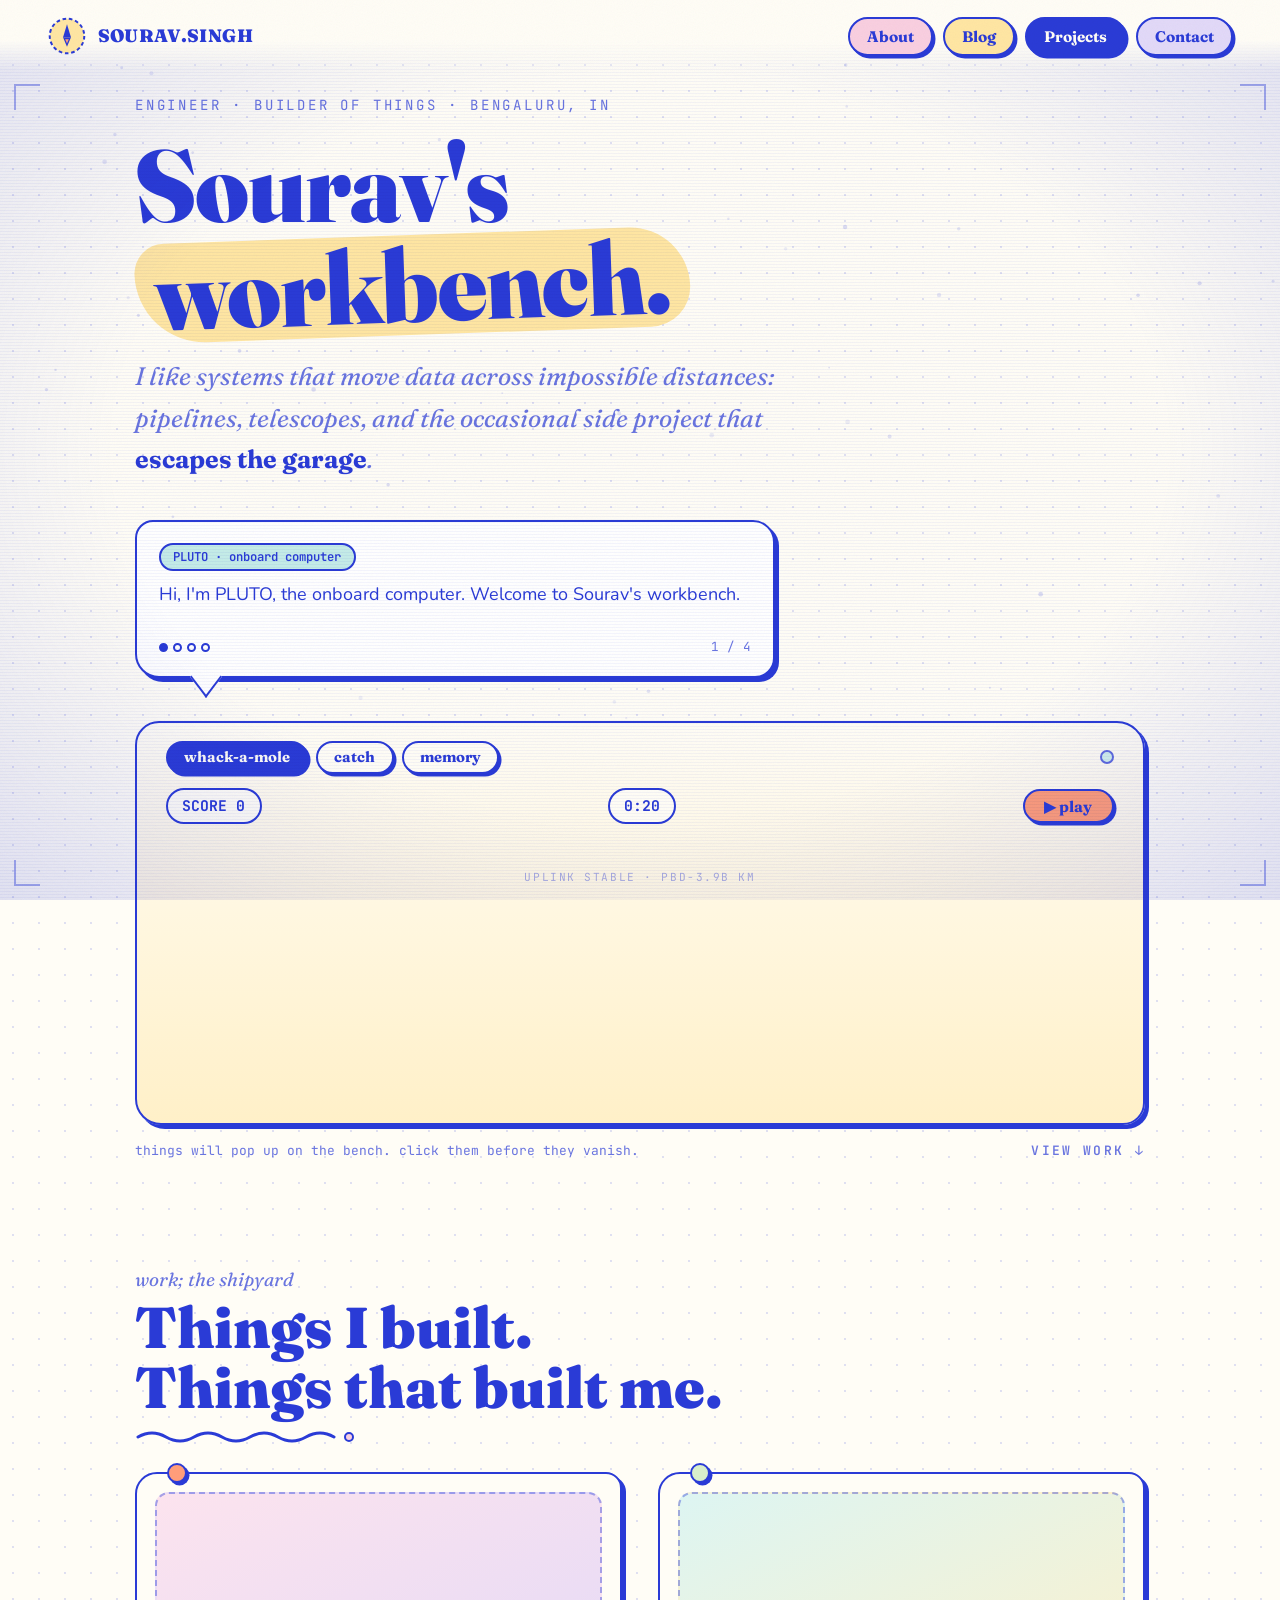
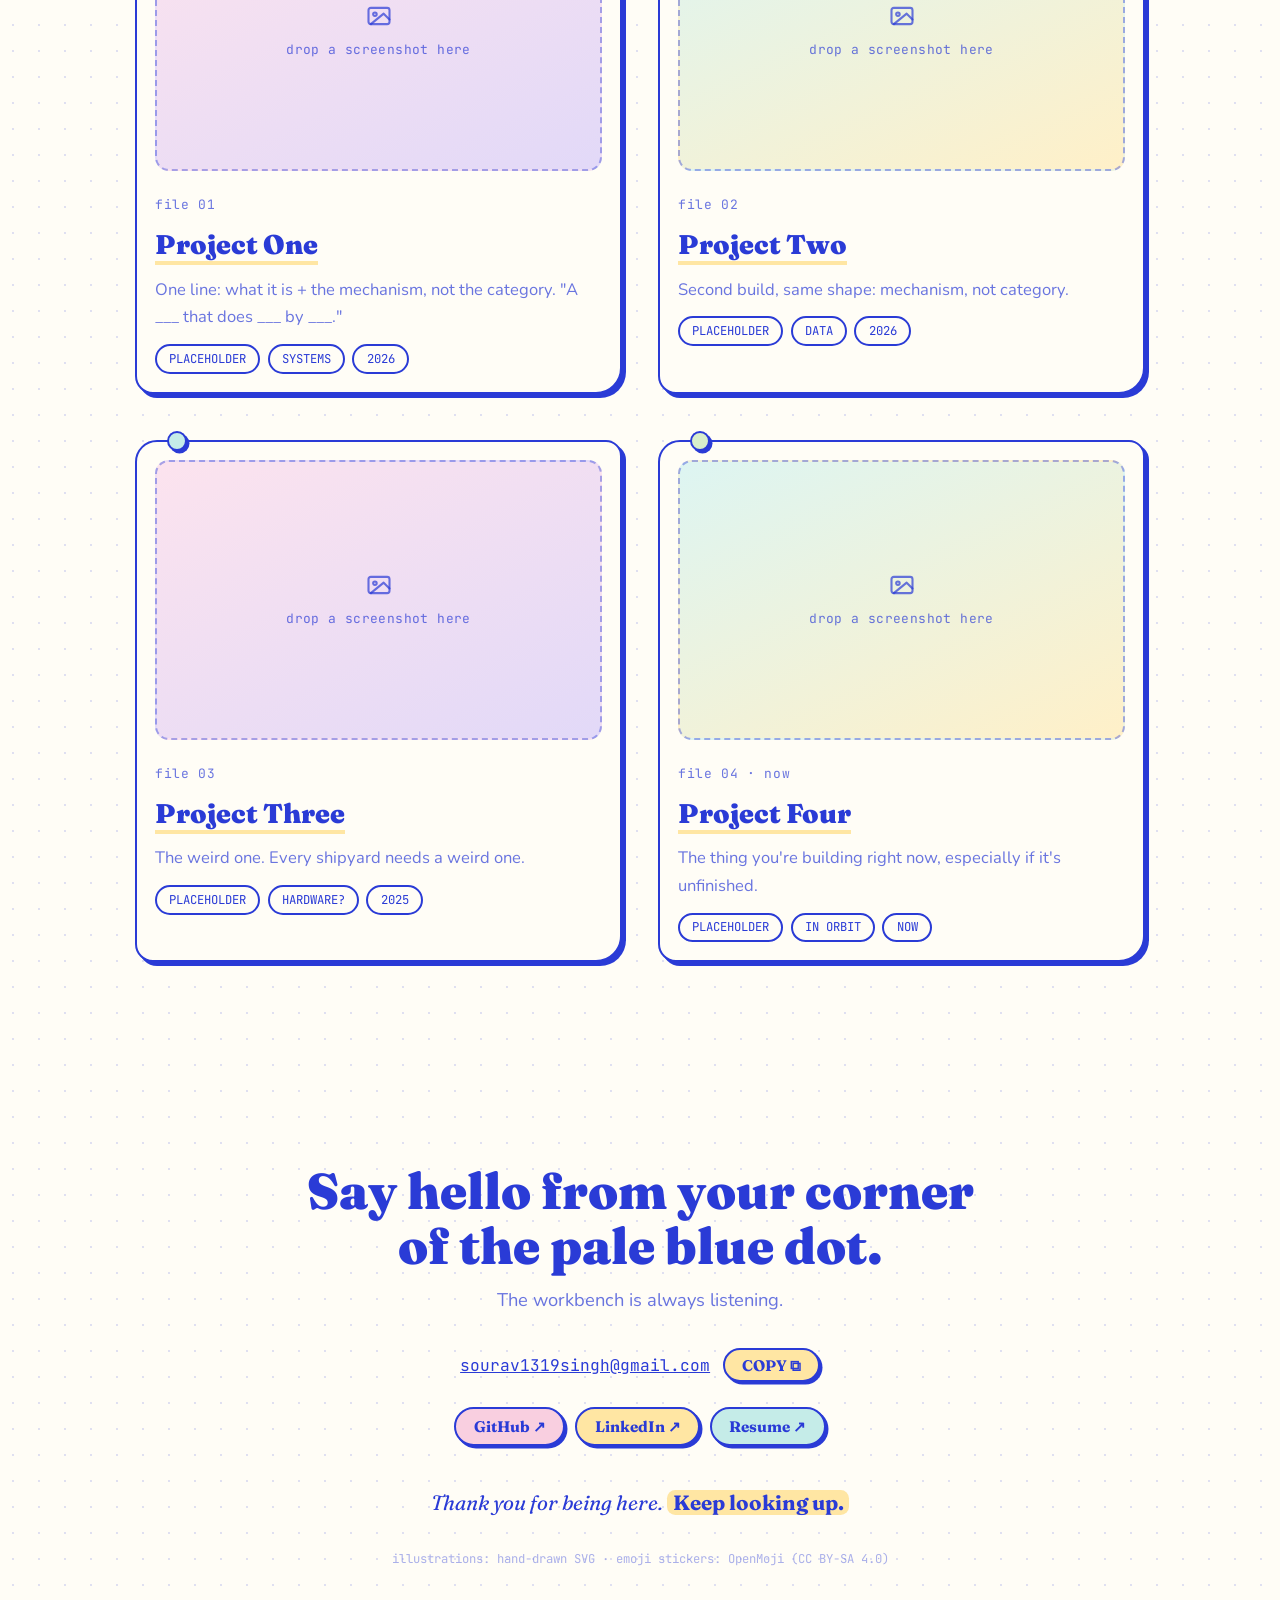
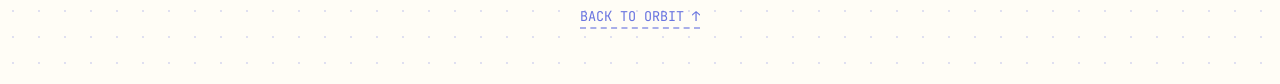
==== index.html @ b473039c "Revert "Full dark sci-fi reskin: pure black palette via token swap, glitching RGB-split boot sequenc" ====
<!DOCTYPE html>
<html lang="en">
<head>
<meta charset="UTF-8">
<meta name="viewport" content="width=device-width, initial-scale=1.0">
<title>Sourav Singh — Engineer, builder of things</title>
<meta name="description" content="Sourav Singh's workbench. Software engineer, space enthusiast, builder of things.">
<link rel="icon" href="data:image/svg+xml,%3Csvg xmlns='http://www.w3.org/2000/svg' viewBox='0 0 32 32'%3E%3Crect width='32' height='32' rx='7' fill='%23ffe6a3'/%3E%3Cpath d='M16 5l4 13h-8z' fill='%232a3bd6'/%3E%3Cpath d='M13 20h6l-3 6z' fill='%23ff9d7a'/%3E%3C/svg%3E">
<link rel="preconnect" href="https://fonts.googleapis.com">
<link rel="preconnect" href="https://fonts.gstatic.com" crossorigin>
<link href="https://fonts.googleapis.com/css2?family=Fraunces:ital,opsz,wght@0,9..144,500;0,9..144,700;0,9..144,900;1,9..144,500&family=Nunito:wght@400;600;700&family=JetBrains+Mono:wght@400;600&display=swap" rel="stylesheet">
<link rel="stylesheet" href="style.css">
</head>
<body>

<div id="boot" aria-hidden="true">
  <div>ESTABLISHING UPLINK<span class="blink">_</span></div>
  <div class="bar"><i id="bootbar"></i></div>
  <div id="bootmsg">warming up the workbench…</div>
</div>

<div class="grain" aria-hidden="true"></div>

<div id="sky"><canvas id="cv"></canvas></div>

<nav>
  <a class="stamp" href="./" aria-label="home">
    <svg width="40" height="40" viewBox="0 0 44 44" aria-hidden="true">
      <circle cx="22" cy="22" r="19" fill="var(--yellow)" stroke="var(--ink)" stroke-width="2.2" stroke-dasharray="4 3"/>
      <path d="M22 9l4.5 15h-9z" fill="var(--ink)"/>
      <path d="M19 25h6l-3 7z" fill="var(--coral)" stroke="var(--ink)" stroke-width="1.4"/>
    </svg>
    <span>SOURAV.SINGH</span>
  </a>
  <div class="links">
    <a class="pill p-pink" href="about.html">About</a>
    <a class="pill" href="blog.html">Blog</a>
    <a class="pill p-aqua" href="#projects" aria-current="page">Projects</a>
    <a class="pill p-lav" href="#contact">Contact</a>
  </div>
</nav>

<main>

  <!-- ==================== HERO ==================== -->
  <header class="hero">
    <p class="kicker">ENGINEER · BUILDER OF THINGS · BENGALURU, IN</p>
    <h1>Sourav's<br><span class="yay">workbench.</span></h1>
    <p class="sub">
      I like systems that move data across impossible distances: pipelines,
      telescopes, and the occasional side project that <b>escapes the garage</b>.
    </p>

    <div class="bubble" id="bubble" role="button" tabindex="0" aria-label="PLUTO is speaking, click for next page">
      <span class="who">PLUTO · onboard computer</span>
      <p class="txt" id="btxt"></p>
      <div class="pg">
        <span class="dots" id="bdots"></span>
        <span class="cnt" id="bcnt">1 / 4</span>
      </div>
    </div>

    <div class="bench-wrap">
      <div class="bench" id="bench">
        <div class="gtop">
          <div class="gtabs" role="tablist" aria-label="choose a game">
            <button class="gtab on" data-game="whack" role="tab" aria-selected="true">whack-a-mole</button>
            <button class="gtab" data-game="catch" role="tab" aria-selected="false">catch</button>
            <button class="gtab" data-game="memory" role="tab" aria-selected="false">memory</button>
          </div>
          <button id="pbd" title="a pale, blue dot" aria-label="A pale blue dot, press for a message"><span class="sr">pale blue dot</span></button>
        </div>
        <div class="ghud">
          <span class="gstat"><b id="gscore">SCORE 0</b></span>
          <span class="gstat" id="gtimewrap"><b id="gtime">0:20</b></span>
          <button id="gstart">▶ play</button>
        </div>
        <div id="gstage" class="gstage"></div>
      </div>
      <div class="bench-controls">
        <span class="benchnote" id="gmsg">pick a game and hit play.</span>
        <span class="benchnote viewwork">VIEW WORK ↓</span>
      </div>
    </div>

  </header>

  <!-- ==================== PROJECTS ==================== -->
  <section id="projects">
    <p class="eyebrow rv">work; the shipyard</p>
    <h2 class="rv">Things I built.<br>Things that built me.</h2>
    <svg class="squig rv" width="220" height="14" viewBox="0 0 220 14" aria-hidden="true">
      <path d="M3 8 q14 -8 28 0 t28 0 t28 0 t28 0 t28 0 t28 0 t28 0" fill="none" stroke="var(--ink)" stroke-width="3" stroke-linecap="round"/>
      <circle cx="214" cy="8" r="4" fill="var(--pink)" stroke="var(--ink)" stroke-width="2"/>
    </svg>

    <div class="board rv">
      <article class="pcard">
        <span class="pin"></span>
        <a class="mock" href="project.html" aria-label="Open Project One">
          <svg width="28" height="28" viewBox="0 0 24 24" fill="none" stroke="currentColor" stroke-width="1.8" stroke-linecap="round" stroke-linejoin="round" aria-hidden="true"><rect x="3" y="5" width="18" height="14" rx="2"/><circle cx="8.5" cy="10.5" r="1.5"/><path d="M21 15l-5-5L5 19"/></svg>
          drop a screenshot here
        </a>
        <div class="pinfo">
          <span class="pno">file 01</span>
          <h3><a href="project.html">Project One</a></h3>
          <p class="pitch">One line: what it is + the mechanism, not the category. "A ___ that does ___ by ___."</p>
          <div class="ptags"><span>PLACEHOLDER</span><span>SYSTEMS</span><span>2026</span></div>
        </div>
      </article>

      <article class="pcard">
        <span class="pin"></span>
        <a class="mock" href="project.html" aria-label="Open Project Two">
          <svg width="28" height="28" viewBox="0 0 24 24" fill="none" stroke="currentColor" stroke-width="1.8" stroke-linecap="round" stroke-linejoin="round" aria-hidden="true"><rect x="3" y="5" width="18" height="14" rx="2"/><circle cx="8.5" cy="10.5" r="1.5"/><path d="M21 15l-5-5L5 19"/></svg>
          drop a screenshot here
        </a>
        <div class="pinfo">
          <span class="pno">file 02</span>
          <h3><a href="project.html">Project Two</a></h3>
          <p class="pitch">Second build, same shape: mechanism, not category.</p>
          <div class="ptags"><span>PLACEHOLDER</span><span>DATA</span><span>2026</span></div>
        </div>
      </article>

      <article class="pcard">
        <span class="pin"></span>
        <a class="mock" href="project.html" aria-label="Open Project Three">
          <svg width="28" height="28" viewBox="0 0 24 24" fill="none" stroke="currentColor" stroke-width="1.8" stroke-linecap="round" stroke-linejoin="round" aria-hidden="true"><rect x="3" y="5" width="18" height="14" rx="2"/><circle cx="8.5" cy="10.5" r="1.5"/><path d="M21 15l-5-5L5 19"/></svg>
          drop a screenshot here
        </a>
        <div class="pinfo">
          <span class="pno">file 03</span>
          <h3><a href="project.html">Project Three</a></h3>
          <p class="pitch">The weird one. Every shipyard needs a weird one.</p>
          <div class="ptags"><span>PLACEHOLDER</span><span>HARDWARE?</span><span>2025</span></div>
        </div>
      </article>

      <article class="pcard">
        <span class="pin"></span>
        <a class="mock" href="project.html" aria-label="Open Project Four">
          <svg width="28" height="28" viewBox="0 0 24 24" fill="none" stroke="currentColor" stroke-width="1.8" stroke-linecap="round" stroke-linejoin="round" aria-hidden="true"><rect x="3" y="5" width="18" height="14" rx="2"/><circle cx="8.5" cy="10.5" r="1.5"/><path d="M21 15l-5-5L5 19"/></svg>
          drop a screenshot here
        </a>
        <div class="pinfo">
          <span class="pno">file 04 · now</span>
          <h3><a href="project.html">Project Four</a></h3>
          <p class="pitch">The thing you're building right now, especially if it's unfinished.</p>
          <div class="ptags"><span>PLACEHOLDER</span><span>IN ORBIT</span><span>NOW</span></div>
        </div>
      </article>
    </div>
  </section>

</main>

<footer id="contact">
  <p class="big rv">Say hello from your corner<br>of the pale blue dot.</p>
  <p class="sub rv">The workbench is always listening.</p>
  <div class="mailrow rv">
    <a href="mailto:sourav1319singh@gmail.com">sourav1319singh@gmail.com</a>
    <button id="copymail">COPY ⧉</button>
  </div>
  <div class="elsewhere rv">
    <a class="pill p-pink" href="#" rel="noopener">GitHub ↗</a>
    <a class="pill" href="#" rel="noopener">LinkedIn ↗</a>
    <a class="pill p-aqua" href="#" rel="noopener">Resume ↗</a>
  </div>
  <p class="signoff rv">Thank you for being here. <b>Keep looking up.</b></p>
  <p class="credit">illustrations: hand-drawn SVG · emoji stickers: OpenMoji (CC BY-SA 4.0)</p>
  <a class="top" href="#">BACK TO ORBIT ↑</a>
</footer>

<div id="plutow">
  <button class="x" aria-label="close">✕</button>
  <span class="who">PLUTO</span>
  <p id="plutowtxt">psst, try the whack-a-mole. it's harder than it looks.</p>
</div>

<div id="modal" role="dialog" aria-modal="true" aria-label="A message">
  <div class="box">
    <button id="mclose" aria-label="close">✕</button>
    <p>“Look again at that dot. That's here. That's home. That's us.”</p>
    <cite>— CARL SAGAN · PALE BLUE DOT · 1994</cite>
  </div>
</div>

<script src="main.js"></script>
<script>
/* ---------- mini games (index only) ---------- */
(function(){
const ICONS={
  rocket: "<g id=\"color\">\n    <circle cx=\"48.4645\" cy=\"23.7594\" r=\"2.1014\" fill=\"#fff\"/>\n    <path fill=\"#fcea2b\" d=\"m16.12,48.114c-3.1584,3.1634-4.6518,7.5601-3.97,11.688,4.128.6763,8.5223-.8196,11.683-3.977,3.1584-3.1634,4.6518-7.5601,3.97-11.688-4.128-.6763-8.5223.8196-11.683,3.977Z\"/>\n    <path fill=\"#61b2e4\" d=\"m31.973,45.839c-.1919.966-.6657,1.8536-1.3616,2.5507-.3389.3373-.7246.6241-1.1452.8516,2.1626,2.9716,3.7579,6.2847,4.6952,9.7506.7092-.6216,1.3906-1.2786,2.0417-1.9685,1.9136-2.0343,3.5491-4.3376,4.8516-6.8326,1.2507-2.4201,2.1751-4.9922,2.7442-7.6354-3.7285,1.9544-7.7719,3.0771-11.826,3.2837h0Z\"/>\n    <path fill=\"#92d3f5\" d=\"m14.923,35.749c-.69.65-1.3472,1.3303-1.9691,2.0383,3.4682.9313,6.7846,2.521,9.7604,4.6784.2264-.414.5104-.7939.8435-1.1281.6949-.6935,1.5791-1.1665,2.5417-1.3598.2106-4.0507,1.3364-8.0899,3.293-11.814.0019-.0037.0037-.0074.0056-.0112-2.645.5687-5.2188,1.4928-7.6405,2.7434-2.496,1.303-4.7999,2.9389-6.8346,4.853h0Z\"/>\n    <path fill=\"#ea5a47\" d=\"m34.821,20.747c-5.2314,5.2507-8.3665,12.1635-8.7228,19.233,1.6376-.3318,3.3326.1781,4.515,1.3584,1.186,1.1868,1.6956,2.8903,1.356,4.5332,7.0754-.3609,13.9919-3.5024,19.242-8.7398,6.7117-6.7229,9.8843-16.067,8.4337-24.839-1.7318-.2827-3.5044-.3879-5.2915-.3141-7.1741.2926-14.2097,3.4508-19.532,8.7677l-.0004.0006Zm10.249-.5291c1.8412-1.8413,4.8269-1.8418,6.6687-.0012.0004.0004.0008.0008.0012.0012,1.8418,1.8407,1.8424,4.8255.0012,6.6667-.0004.0004-.0008.0008-.0012.0012-1.8419,1.8404-4.8274,1.8398-6.6685-.0014-1.8417-1.8406-1.8424-4.8252-.0014-6.6665Z\"/>\n    <path fill=\"#f1b31c\" d=\"m26.538,52.037c-.8756.9831-1.8894,1.8467-3.0072,2.5617-3.4907,2.2228-7.7244,2.8345-11.441,1.653-.1495,1.1964-.1293,2.3916.06,3.5496,4.128.6763,8.5223-.8195,11.683-3.9769,1.1048-1.1131,2.0209-2.3956,2.7055-3.7874h-.0003Z\"/>\n    <path fill=\"#d22f27\" d=\"m26.204,38.687c-.033.4281-.0559.8558-.0684,1.283,1.6271-.316,3.305.1967,4.4773,1.3682,1.186,1.1868,1.6956,2.8903,1.356,4.5332,7.075-.3618,13.9907-3.5038,19.24-8.7412,1.4932-1.5067,2.8266-3.1619,3.9746-4.9339-1.3472,1.2267-2.8051,2.3344-4.353,3.3074-7.5574,4.7109-16.6938,5.8918-24.627,3.1832h.0005Z\"/>\n    <path fill=\"#61b2e4\" d=\"m24.039,48.551c.8703-.4372,1.7206-.9178,2.5501-1.438,2.4433-1.5323,4.6776-3.4046,6.6294-5.5552l.0028-.0028c1.8803-2.0911,3.4745-4.4187,4.7329-6.9122.061-.1204.0967-.252.1047-.3867-3.3985-.7533-14.846,10.251-14.0199,14.2949h0Z\"/>\n  </g>\n  <g id=\"line\">\n    <path d=\"m48.405,29.49c-3.2761,0-5.941-2.6641-5.941-5.9392s2.6649-5.9392,5.941-5.9392,5.941,2.6641,5.941,5.9392-2.6649,5.9392-5.941,5.9392Zm0-9.8987c-2.1839,0-3.9607,1.7757-3.9607,3.9595s1.7768,3.9595,3.9607,3.9595,3.9607-1.7758,3.9607-3.9595-1.7769-3.9595-3.9607-3.9595Z\"/>\n    <path fill=\"none\" stroke=\"#000\" stroke-linecap=\"round\" stroke-linejoin=\"round\" stroke-width=\"1.949\" d=\"m20.653,45.063c-1.678.7083-3.2222,1.7475-4.5331,3.0508-3.1581,3.1631-4.6517,7.5594-3.9703,11.687,4.128.6762,8.5221-.8196,11.683-3.9769,1.3043-1.3104,2.3446-2.8541,3.0537-4.5318\"/>\n    <path fill=\"none\" stroke=\"#000\" stroke-linecap=\"round\" stroke-linejoin=\"round\" stroke-width=\"1.949\" d=\"m14.923,35.749c-.69.65-1.3472,1.3303-1.9691,2.0383,3.4682.9313,6.7846,2.521,9.7604,4.6784.2264-.414.5104-.7939.8435-1.1281.6949-.6935,1.5791-1.1665,2.5417-1.3598.2106-4.0507,1.3364-8.0899,3.293-11.814.0019-.0037.0037-.0074.0056-.0112-2.645.5687-5.2188,1.4928-7.6405,2.7434-2.496,1.303-4.7999,2.9389-6.8346,4.853h0Z\"/>\n    <path fill=\"none\" stroke=\"#000\" stroke-linecap=\"round\" stroke-linejoin=\"round\" stroke-width=\"1.949\" d=\"m31.973,45.839c-.1919.966-.6657,1.8536-1.3616,2.5507-.3389.3373-.7246.6241-1.1452.8516,2.1626,2.9716,3.7579,6.2847,4.6952,9.7506.7092-.6216,1.3906-1.2786,2.0417-1.9685,1.9136-2.0343,3.5491-4.3376,4.8516-6.8326,1.2507-2.4201,2.1751-4.9922,2.7442-7.6354-3.7285,1.9544-7.7719,3.0771-11.826,3.2837h0Z\"/>\n    <path fill=\"none\" stroke=\"#000\" stroke-linecap=\"round\" stroke-linejoin=\"round\" stroke-width=\"1.949\" d=\"m31.83,43.345c.2696.8863.2506,1.6919.1371,2.5245,7.0759-.3611,13.993-3.5031,19.243-8.7412,6.7106-6.7215,9.8836-16.063,8.4351-24.834-8.7712-1.4365-18.108,1.742-24.823,8.4508-5.2322,5.2509-8.3679,12.164-8.7242,19.234.9413-.1907,1.8984-.0942,2.7693.2387\"/>\n    <path fill=\"none\" stroke=\"#000\" stroke-linecap=\"round\" stroke-linejoin=\"round\" stroke-width=\"1.949\" d=\"m37.072,34.196h-.0002c-2.4156,1.2183-4.6724,2.7626-6.6996,4.5844-2.0849,1.8911-3.9,4.0556-5.3844,6.4211-.5039.8031-.9684,1.6273-1.3917,2.4694\"/>\n  </g>",
  cube: "<g id=\"color\">\n    <polygon fill=\"#D0CFCE\" points=\"58.0936,22.6076 35.6729,27.8442 13.9289,22.2732 35.6729,17.4173\"/>\n    <polygon fill=\"#9B9B9A\" points=\"58.2211,48.3473 36.0428,54.1045 35.6729,27.0042 58.1657,21.846\"/>\n    <polygon fill=\"#D0CFCE\" points=\"13.9856,47.957 35.7027,54.1045 35.6729,27.8442 22.6497,24.6986 13.9832,22.2957\"/>\n  </g>\n  <g id=\"hair\"/>\n  <g id=\"skin\"/>\n  <g id=\"skin-shadow\"/>\n  <g id=\"line\">\n    <polyline fill=\"none\" stroke=\"#000000\" stroke-linecap=\"round\" stroke-linejoin=\"round\" stroke-miterlimit=\"10\" stroke-width=\"2.069\" points=\"35.6352,54.0172 57.4698,48.7313 57.4698,21.7647 35.6167,26.5155 13.7667,21.7647 13.7667,48.7313 35.6013,54.0172 35.6013,30.3713\"/>\n    <polyline fill=\"none\" stroke=\"#000000\" stroke-linecap=\"round\" stroke-linejoin=\"round\" stroke-miterlimit=\"10\" stroke-width=\"2.069\" points=\"13.7667,21.7647 35.8082,16.4545 57.4698,21.7647\"/>\n    <circle cx=\"21.2735\" cy=\"32.9339\" r=\"3\"/>\n    <circle cx=\"27.2446\" cy=\"44.3761\" r=\"3\"/>\n    <circle cx=\"41.767\" cy=\"45.2211\" r=\"3\"/>\n    <circle cx=\"46.8274\" cy=\"38.0668\" r=\"3\"/>\n    <circle cx=\"51.8878\" cy=\"30.9124\" r=\"3\"/>\n    <ellipse cx=\"35.8312\" cy=\"21.1219\" rx=\"4\" ry=\"1.6191\"/>\n  </g>",
  telescope: "<g id=\"color\">\n    <path fill=\"#3f3f3f\" d=\"m52.3814,18.772l-3.5781-8.2122-6.837,3.3699c.2373-.1073,3.2886,7.6306,3.2886,7.6306.1093.2534,7.1265-2.7883,7.1265-2.7883Z\"/>\n    <path fill=\"#9b9b9a\" d=\"m29.095,27.698l3.8277-1.665c-.0619.0172,12.4053-4.5587,12.4053-4.5587l-3.1999-7.6428-15.205,7.5593,2.1719,6.3072Z\"/>\n    <path fill=\"#9b9b9a\" d=\"m14.6585,27.9833l1.7596,3.9323,13.2103-4.4182-2.4411-6.2384-4.0234,2.1377c.2375-.0993-8.5054,4.5866-8.5054,4.5866Z\"/>\n  </g>\n  <g id=\"line\">\n    <polyline fill=\"none\" stroke=\"#000\" stroke-linecap=\"round\" stroke-linejoin=\"round\" stroke-width=\"2\" points=\"16.0186 56.6623 29.1491 36.039 31.624 36.039 43.8948 56.6564\"/>\n    <line x1=\"30.4618\" x2=\"30.4618\" y1=\"36.741\" y2=\"60.257\" fill=\"none\" stroke=\"#000\" stroke-linecap=\"round\" stroke-linejoin=\"round\" stroke-width=\"2\"/>\n    <line x1=\"9.7475\" x2=\"11.8352\" y1=\"32.5748\" y2=\"31.7117\" fill=\"none\" stroke=\"#000\" stroke-linecap=\"round\" stroke-linejoin=\"round\" stroke-width=\"2\"/>\n    <polyline fill=\"none\" stroke=\"#000\" stroke-linecap=\"round\" stroke-linejoin=\"round\" stroke-width=\"2\" points=\"45.6328 12.1786 48.8033 10.5598 52.3814 18.772 49.2019 19.9125\"/>\n    <line x1=\"26.8219\" x2=\"30.3531\" y1=\"19.924\" y2=\"31.3607\" fill=\"none\" stroke=\"#000\" stroke-linecap=\"round\" stroke-linejoin=\"round\" stroke-width=\"2\"/>\n    <circle cx=\"30.3531\" cy=\"31.3607\" r=\"2\"/>\n    <polyline fill=\"none\" stroke=\"#000\" stroke-linecap=\"round\" stroke-linejoin=\"round\" stroke-width=\"2\" points=\"25.028 28.5329 16.1973 31.7319 14.6585 28.1744 23.5457 23.5568\"/>\n    <polyline fill=\"none\" stroke=\"#000\" stroke-linecap=\"round\" stroke-linejoin=\"round\" stroke-width=\"2\" points=\"30.9216 19.7807 42.1281 14.0815 45.2549 21.3103 32.6562 25.8289\"/>\n  </g>",
  planet: "<g id=\"color\">\n    <circle cx=\"36.1456\" cy=\"36.4282\" r=\"22.5428\" fill=\"#ea5a47\"/>\n    <path fill=\"#d22f27\" d=\"M52.5238,20.931A22.5441,22.5441,0,0,1,16.2821,47.0757,22.5423,22.5423,0,1,0,52.5238,20.931Z\"/>\n    <path fill=\"#f1b31c\" d=\"M52.7935,22.7551c7.6746-.9256,13.1384-.0236,14.1918,2.8489C68.8256,30.6221,56.51,39.7536,39.4777,46S7.1461,53.2415,5.3059,48.2235c-1.07-2.9183,2.6472-7.2279,9.2958-11.552l.0766,1.5538c-2.5091,2.2523-3.7143,4.3411-3.1382,5.9122,1.4336,3.909,13.3515,3.1334,26.6194-1.7323s22.8616-11.9789,21.428-15.8879c-.5527-1.5073-2.6644-2.3181-5.8112-2.4664Z\"/>\n  </g>\n  <g id=\"line\">\n    <path fill=\"none\" stroke=\"#000\" stroke-linecap=\"round\" stroke-linejoin=\"round\" stroke-width=\"2\" d=\"M17.1562,46.5937A21.5389,21.5389,0,1,1,55.9267,27.9065\"/>\n    <path fill=\"none\" stroke=\"#000\" stroke-linecap=\"round\" stroke-linejoin=\"round\" stroke-width=\"2\" d=\"M57.6771,37.1641a21.5552,21.5552,0,0,1-34.892,16.1641\"/>\n    <path fill=\"none\" stroke=\"#000\" stroke-linecap=\"round\" stroke-linejoin=\"round\" stroke-width=\"2\" d=\"M52.7935,22.7551c7.6746-.9256,13.1384-.0236,14.1918,2.8489C68.8256,30.6221,56.51,39.7536,39.4777,46S7.1461,53.2415,5.3059,48.2235c-1.07-2.9183,2.6472-7.2279,9.2958-11.552\"/>\n    <path fill=\"none\" stroke=\"#000\" stroke-linecap=\"round\" stroke-linejoin=\"round\" stroke-width=\"2\" d=\"M53.7763,24.0509c3.1468.1483,5.2585.9591,5.8112,2.4664,1.4336,3.909-8.16,11.0223-21.428,15.8879S12.9737,48.0465,11.54,44.1375c-.5761-1.5711.6291-3.66,3.1382-5.9122\"/>\n  </g>",
  pencil: "<g id=\"color\">\n    <polygon fill=\"#3F3F3F\" stroke=\"none\" points=\"14.5943,53.154 18.2544,56.814 12.6242,59.0928\"/>\n    <polyline fill=\"#f4aa41\" stroke=\"none\" points=\"18.0381,41.8761 36.8684,23.0457 48.1813,34.3586 29.5108,53.0291\"/>\n    <polyline fill=\"#a57939\" stroke=\"none\" points=\"14.4132,52.5663 17.9281,43.3946 27.8278,53.2939 18.6558,56.809\"/>\n    <polyline fill=\"#EA5A47\" stroke=\"none\" points=\"42.9209,16.9933 50.4228,9.4913 61.7357,20.8042 54.2975,28.2424\"/>\n    <polyline fill=\"#9b9b9a\" stroke=\"none\" points=\"35.6498,24.2643 43.3318,16.5823 54.6447,27.8952 47.0278,35.512\"/>\n  </g>\n  <g id=\"hair\"/>\n  <g id=\"skin\"/>\n  <g id=\"skin-shadow\"/>\n  <g id=\"line\">\n    <polygon fill=\"none\" stroke=\"#000000\" stroke-linecap=\"round\" stroke-linejoin=\"round\" stroke-miterlimit=\"10\" stroke-width=\"2\" points=\"18.6304,56.8203 27.8278,53.2939 53.8207,27.301 43.9212,17.4015 17.9281,43.3946 14.3904,52.6032\"/>\n    <polyline fill=\"none\" stroke=\"#000000\" stroke-linecap=\"round\" stroke-linejoin=\"round\" stroke-miterlimit=\"10\" stroke-width=\"2\" points=\"47.3354,13.9873 50.8388,10.4839 60.7383,20.3834 57.2645,23.8572\"/>\n    <line x1=\"18.5562\" x2=\"28.4557\" y1=\"42.7665\" y2=\"52.6659\" fill=\"none\" stroke=\"#000000\" stroke-linecap=\"round\" stroke-linejoin=\"round\" stroke-miterlimit=\"10\" stroke-width=\"2\"/>\n    <polyline fill=\"none\" stroke=\"#000000\" stroke-linecap=\"round\" stroke-linejoin=\"round\" stroke-miterlimit=\"10\" stroke-width=\"2\" points=\"14.3979,52.5817 11.9073,59.3148 18.6558,56.809\"/>\n    <line x1=\"36.9099\" x2=\"46.4225\" y1=\"25.0073\" y2=\"34.5199\" fill=\"none\" stroke=\"#000000\" stroke-linecap=\"round\" stroke-linejoin=\"round\" stroke-miterlimit=\"10\" stroke-width=\"2\"/>\n  </g>",
  floppies: "<g id=\"color\">\n    <rect x=\"11.1359\" y=\"11\" width=\"50\" height=\"50\" fill=\"#3F3F3F\" stroke=\"none\" stroke-linecap=\"round\" stroke-linejoin=\"round\" stroke-miterlimit=\"10\" stroke-width=\"2\"/>\n    <polyline fill=\"#D0CFCE\" stroke=\"none\" stroke-linecap=\"round\" stroke-linejoin=\"round\" stroke-miterlimit=\"10\" stroke-width=\"2\" points=\"56.1359,60 56.1359,35.1616 16.1359,35.1616 16.1359,60\"/>\n    <polyline fill=\"#9B9B9A\" stroke=\"none\" stroke-linecap=\"round\" stroke-linejoin=\"round\" stroke-miterlimit=\"10\" stroke-width=\"2\" points=\"16.1359,12 16.1359,29.6067 47.0488,29.6067 47.0488,12\"/>\n    <rect x=\"19.9563\" y=\"38.96\" width=\"32.0306\" height=\"5.7713\" fill=\"#61B2E4\" stroke=\"none\" stroke-linecap=\"round\" stroke-linejoin=\"round\" stroke-miterlimit=\"10\" stroke-width=\"2\"/>\n  </g>\n  <g id=\"hair\"/>\n  <g id=\"skin\"/>\n  <g id=\"skin-shadow\"/>\n  <g id=\"line\">\n    <rect x=\"11.1359\" y=\"11\" width=\"50\" height=\"50\" fill=\"none\" stroke=\"#000000\" stroke-linecap=\"round\" stroke-linejoin=\"round\" stroke-miterlimit=\"10\" stroke-width=\"2\"/>\n    <polyline fill=\"none\" stroke=\"#000000\" stroke-linecap=\"round\" stroke-linejoin=\"round\" stroke-miterlimit=\"10\" stroke-width=\"2\" points=\"56.1359,60 56.1359,35.1616 16.1359,35.1616 16.1359,60\"/>\n    <polyline fill=\"none\" stroke=\"#000000\" stroke-linecap=\"round\" stroke-linejoin=\"round\" stroke-miterlimit=\"10\" stroke-width=\"2\" points=\"16.1359,12 16.1359,29.6067 47.0488,29.6067 47.0488,12\"/>\n    <rect x=\"19.9563\" y=\"38.96\" width=\"32.0306\" height=\"5.7713\" fill=\"none\" stroke=\"#000000\" stroke-linecap=\"round\" stroke-linejoin=\"round\" stroke-miterlimit=\"10\" stroke-width=\"2\"/>\n  </g>",
  mouse: "<g id=\"color\">\n    <path fill=\"#d0cfce\" d=\"m38.41,11.95h-4.821c-7.25,0-13.18,4.932-13.18,12.18v23.74c0,7.25,5.932,12.18,13.18,12.18h4.821c7.25,0,13.18-4.932,13.18-12.18v-23.74c-.0001-7.25-5.932-12.18-13.18-12.18Z\"/>\n    <path fill=\"#3f3f3f\" d=\"m36.15,17.93h-.3082c-1.407,0-2.558,1.151-2.558,2.558v7.94c0,1.407,1.151,2.558,2.558,2.558h.3082c1.407,0,2.558-1.151,2.558-2.558v-7.94c0-1.407-1.151-2.558-2.558-2.558Z\"/>\n    <path fill=\"#9b9b9a\" d=\"m34.79,12.79c3.959,1.699,7.723,4.137,8.161,10.3.5077,7.135-2.133,20.5-2.982,27.28-.5935,4.745-2.3281,6.4477-5.4441,8.9377-1.571,1.256,6.7008.6745,10.1818-1.3614,2.989-1.747,3.9726-3.4222,5.7914-6.5333l.1283-30.0929s-1.225-9.075-11.2-9.078c0,0-10.01-.5155-4.635.5512l-.0014-.0034Z\"/>\n  </g>\n  <g id=\"line\">\n    <path fill=\"none\" stroke=\"#000\" stroke-linecap=\"round\" stroke-linejoin=\"round\" stroke-width=\"2\" d=\"m36.26,31.12h-.5181c-1.37,0-2.49-1.115-2.49-2.478v-8.126c0-1.363,1.121-2.478,2.49-2.478h.5181c1.37,0,2.49,1.115,2.49,2.478v8.126c0,1.363-1.121,2.478-2.49,2.478Z\"/>\n    <path fill=\"none\" stroke=\"#000\" stroke-linecap=\"round\" stroke-linejoin=\"round\" stroke-width=\"2\" d=\"m39.61,60.05h-7.215c-6.475,0-11.77-5.263-11.77-11.7v-24.71c0-6.432,5.298-11.7,11.77-11.7h7.215c6.475,0,11.77,5.263,11.77,11.7v24.71c0,6.432-5.298,11.7-11.77,11.7Z\"/>\n  </g>",
  dish: "<g id=\"color\">\n    <path fill=\"#d0cfce\" d=\"m14.276,31.5192h3.2117l-.0234-1.1721-3.2401.0106c-.0434.3279.0085.8336.0519,1.1615Z\"/>\n    <polygon fill=\"#9b9b9a\" points=\"52.4477 59.999 54.9527 38.197 51.7041 38.197 48.8004 59.999 52.4477 59.999\"/>\n    <path fill=\"#d0cfce\" d=\"m47.6445,29.3771c.0569.5118.0938,1.0293.0938,1.556,0-.5267-.0369-1.0442-.0938-1.556Z\"/>\n    <path fill=\"#d0cfce\" d=\"m48.8004,29.3771c-.4111-3.6953-2.5001-7.7075-5.8095-10.2492-2.6571-2.0407-6.2527-2.9817-9.2531-3.1947l.2712,26.9989c.2486.6495-.3346,2.4231.6547,2.6473,2.0178.4572,6.3562-1.3102,8.0762-2.6473,1.7857-1.3882,3.8837-3.5192,4.9515-6.3317.9164-2.4136.9159-5.4874,1.109-7.2233Z\"/>\n    <path fill=\"#9b9b9a\" d=\"m34.7383,41.7864l-1.2595.1084.259,4.0384c2.2672-.1608,8.4311-2.5655,10.2455-4.0463,2.9667-2.4215,4.7545-5.8777,4.7545-10.9537,0-.5267,0-1.7478-1.0933-1.5561-.7412,6.6622-6.1689,11.9313-12.9062,12.4093Z\"/>\n    <path fill=\"#3f3f3f\" d=\"m52.7421,27.7526l-3.4453-.0401c-.499.189-.6415,5.5357-.0034,6.2814h3.0961s2.7955-.5886,2.4704-3.7291c-.3754-2.5138-1.5545-2.5138-2.1178-2.5122Z\"/>\n  </g>\n  <g id=\"line\">\n    <path fill=\"none\" stroke=\"#000\" stroke-linecap=\"round\" stroke-linejoin=\"round\" stroke-width=\"2\" d=\"m33.7378,45.9332c8.2843,0,15-6.7157,15-15s-6.7157-15-15-15v30Z\"/>\n    <path fill=\"none\" stroke=\"#000\" stroke-linecap=\"round\" stroke-linejoin=\"round\" stroke-width=\"2\" d=\"m52.6418,27.9625c1.6565.0351,2.9709,1.4064,2.9358,3.0629-.0351,1.6565-1.4064,2.9709-3.0629,2.9358\"/>\n    <path fill=\"none\" stroke=\"#000\" stroke-linecap=\"round\" stroke-linejoin=\"round\" stroke-width=\"2\" d=\"m18.4115,32.4905h-4.3872s-.7404.0215-.7404-1.5303.7404-1.5305.7404-1.5305h4.3872v3.0608Z\"/>\n    <line x1=\"24.1309\" x2=\"33.7378\" y1=\"30.9332\" y2=\"30.9332\" fill=\"none\" stroke=\"#000\" stroke-linecap=\"round\" stroke-linejoin=\"round\" stroke-width=\"2\"/>\n    <line x1=\"22.1212\" x2=\"33.7378\" y1=\"27.6488\" y2=\"15.9332\" fill=\"none\" stroke=\"#000\" stroke-linecap=\"round\" stroke-linejoin=\"round\" stroke-width=\"2\"/>\n    <line x1=\"22.1564\" x2=\"33.7378\" y1=\"34.2741\" y2=\"45.9332\" fill=\"none\" stroke=\"#000\" stroke-linecap=\"round\" stroke-linejoin=\"round\" stroke-width=\"2\"/>\n    <line x1=\"40.2378\" x2=\"58.8314\" y1=\"59.999\" y2=\"59.999\" fill=\"none\" stroke=\"#000\" stroke-linecap=\"round\" stroke-linejoin=\"round\" stroke-width=\"2\"/>\n    <polyline fill=\"none\" stroke=\"#000\" stroke-linecap=\"round\" stroke-linejoin=\"round\" stroke-width=\"2\" points=\"48.8004 59.999 51.7041 38.197 54.9527 38.197 52.049 59.999\"/>\n  </g>",
};
function icon(id,size){ return '<svg width="'+size+'" height="'+size+'" viewBox="0 0 72 72">'+ICONS[id]+'</svg>'; }
function floatPlus(x,y,parent){
  const f=document.createElement('span');
  f.className='gfloat'; f.textContent='+1';
  f.style.left=x+'px'; f.style.top=y+'px';
  parent.appendChild(f);
  setTimeout(()=>f.remove(),700);
}

const WPOOL=['rocket','cube','telescope','planet','pencil','floppies','mouse','dish'];
const MPOOL=['rocket','cube','telescope','planet','floppies','dish'];
const BLURB={
  whack:"things will pop up on the bench. click them before they vanish.",
  catch:"things will fall off the shelf. catch them before they hit the table.",
  memory:"find the pairs. PLUTO is timing your brain, not your hands."
};

const gstage=document.getElementById('gstage');
const gscoreEl=document.getElementById('gscore');
const gtimeEl=document.getElementById('gtime');
const gtimewrap=document.getElementById('gtimewrap');
const gstart=document.getElementById('gstart');
const gmsg=document.getElementById('gmsg');
const gtabs=[...document.querySelectorAll('.gtab')];

let active='whack', score=0, timeLeft=20, countdownTimer=null, playing=false;

function setScore(t){ gscoreEl.textContent=t; }

/* ---------- whack-a-mole ---------- */
const whack={spawnTimer:null, pops:new Map()};
function whackStop(){
  clearInterval(whack.spawnTimer); whack.spawnTimer=null;
  whack.pops.forEach((t,el)=>{ clearTimeout(t); el.classList.remove('up'); el.innerHTML=''; });
  whack.pops.clear();
}
function whackBoard(){
  gstage.innerHTML='<div class="wgrid">'+Array.from({length:6},(_,i)=>'<div class="gslot" data-slot="'+i+'"></div>').join('')+'</div>';
}
function whackStart(){
  whackBoard();
  const slots=[...gstage.querySelectorAll('.gslot')];
  slots.forEach(s=>s.addEventListener('click',()=>{
    if(!s.classList.contains('up'))return;
    score++; setScore('SCORE '+score);
    clearTimeout(whack.pops.get(s)); whack.pops.delete(s);
    const r=s.getBoundingClientRect(), gr=gstage.getBoundingClientRect();
    floatPlus(r.left-gr.left+r.width/2, r.top-gr.top+r.height*.3, gstage);
    s.classList.remove('up'); s.classList.add('hit');
    s.innerHTML='';
    setTimeout(()=>s.classList.remove('hit'),260);
  }));
  whack.spawnTimer=setInterval(()=>{
    const free=slots.filter(s=>!s.classList.contains('up'));
    if(!free.length)return;
    const s=free[Math.floor(Math.random()*free.length)];
    const id=WPOOL[Math.floor(Math.random()*WPOOL.length)];
    s.innerHTML='<div class="gpiece">'+icon(id,58)+'</div>';
    s.classList.add('up');
    const t=setTimeout(()=>{ s.classList.remove('up'); s.innerHTML=''; whack.pops.delete(s); },820);
    whack.pops.set(s,t);
  },640);
}
function reactWhack(s){
  if(s===0)return "zero. the objects remain undefeated.";
  if(s<=3)return "a few casualties. mostly yours.";
  if(s<=7)return "respectable. the dice looked nervous.";
  if(s<=12)return "okay now you're just showing off.";
  return "i'm telling the rocket to watch its back.";
}

/* ---------- catch ---------- */
const catchG={spawnTimer:null, pieces:new Set()};
function catchStop(){
  clearInterval(catchG.spawnTimer); catchG.spawnTimer=null;
  catchG.pieces.forEach(el=>{clearTimeout(el._t); el.remove();});
  catchG.pieces.clear();
}
function catchBoard(){
  gstage.innerHTML='<div class="cstage" id="cstage"></div>';
}
function catchStart(){
  catchBoard();
  const stageEl=document.getElementById('cstage');
  catchG.spawnTimer=setInterval(()=>{
    const id=WPOOL[Math.floor(Math.random()*WPOOL.length)];
    const el=document.createElement('div');
    el.className='gfall';
    el.innerHTML=icon(id,50);
    const maxLeft=Math.max(0, stageEl.clientWidth-54);
    el.style.left=Math.floor(Math.random()*maxLeft)+'px';
    el.style.top='-54px';
    const spin=(Math.random()<.5?'':'-')+(2.2+Math.random()*1.6).toFixed(2)+'s';
    el.style.animation='gspin '+spin+' linear infinite';
    stageEl.appendChild(el);
    catchG.pieces.add(el);
    requestAnimationFrame(()=>{
      el.style.transition='top 2.4s linear';
      el.style.top=(stageEl.clientHeight+10)+'px';
    });
    el.addEventListener('click',()=>{
      if(!catchG.pieces.has(el))return;
      score++; setScore('SCORE '+score);
      catchG.pieces.delete(el); clearTimeout(el._t);
      const r=el.getBoundingClientRect(), gr=stageEl.getBoundingClientRect();
      floatPlus(r.left-gr.left+r.width/2, r.top-gr.top+r.height/2, stageEl);
      el.style.transition='transform .18s ease,opacity .18s ease';
      el.style.transform='scale(1.6)'; el.style.opacity='0';
      setTimeout(()=>el.remove(),180);
    });
    el._t=setTimeout(()=>{ catchG.pieces.delete(el); el.remove(); },2500);
  },780);
}
function reactCatch(s){
  if(s===0)return "you caught nothing. gravity wins again.";
  if(s<=3)return "a few made it. barely.";
  if(s<=7)return "solid hands. nothing escapes orbit today.";
  return "perfect streak. are you even human.";
}

/* ---------- memory ---------- */
let mem={openEls:[], moves:0, lock:false, matched:0};
function memoryStop(){ mem={openEls:[],moves:0,lock:false,matched:0}; }
function memoryBoard(){
  let deck=[...MPOOL,...MPOOL];
  for(let i=deck.length-1;i>0;i--){const j=Math.floor(Math.random()*(i+1));[deck[i],deck[j]]=[deck[j],deck[i]];}
  gstage.innerHTML='<div class="mgrid">'+deck.map((id,idx)=>
    '<button class="gcard" data-idx="'+idx+'" data-id="'+id+'">'
    +'<span class="gcard-inner">'
    +'<span class="gcard-face gcard-back"><span class="qm">?</span></span>'
    +'<span class="gcard-face gcard-front">'+icon(id,42)+'</span>'
    +'</span></button>'
  ).join('')+'</div>';
}
function memoryStart(){
  memoryBoard();
  mem={openEls:[],moves:0,lock:false,matched:0};
  setScore('MOVES 0');
  gstage.querySelectorAll('.gcard').forEach(card=>{
    card.addEventListener('click',()=>{
      if(mem.lock||card.classList.contains('open')||card.classList.contains('matched'))return;
      card.classList.add('open');
      mem.openEls.push(card);
      if(mem.openEls.length===2){
        mem.moves++; setScore('MOVES '+mem.moves);
        mem.lock=true;
        const [a,b]=mem.openEls;
        if(a.dataset.id===b.dataset.id){
          setTimeout(()=>{
            a.classList.add('matched'); b.classList.add('matched');
            mem.openEls=[]; mem.lock=false; mem.matched++;
            if(mem.matched===MPOOL.length){ endGame('memory'); }
          },200);
        } else {
          setTimeout(()=>{
            a.classList.remove('open'); b.classList.remove('open');
            mem.openEls=[]; mem.lock=false;
          },800);
        }
      }
    });
  });
}
function reactMemory(m){
  if(m<=8)return "suspiciously good. did you peek?";
  if(m<=14)return "respectable memory. PLUTO is mildly impressed.";
  if(m<=22)return "you found them all. eventually.";
  return "a valiant, chaotic effort.";
}

/* ---------- controller ---------- */
function stopAll(){
  whackStop(); catchStop(); memoryStop();
  clearInterval(countdownTimer); countdownTimer=null;
  playing=false;
}
function idleState(game){
  stopAll();
  gstage.innerHTML='';
  score=0;
  if(game==='memory'){ gtimewrap.style.visibility='hidden'; setScore('MOVES 0'); }
  else { gtimewrap.style.visibility='visible'; gtimeEl.textContent='0:20'; setScore('SCORE 0'); }
  gstart.textContent='▶ play'; gstart.disabled=false;
  gmsg.textContent=BLURB[game];
}
function startCountdown(onEnd){
  timeLeft=20; gtimeEl.textContent='0:20';
  countdownTimer=setInterval(()=>{
    timeLeft--;
    gtimeEl.textContent='0:'+String(timeLeft).padStart(2,'0');
    if(timeLeft<=0){ clearInterval(countdownTimer); countdownTimer=null; onEnd(); }
  },1000);
}
function endGame(game){
  playing=false;
  if(game==='whack'){ whackStop(); gmsg.textContent=reactWhack(score); }
  if(game==='catch'){ catchStop(); gmsg.textContent=reactCatch(score); }
  if(game==='memory'){ gmsg.textContent=reactMemory(mem.moves); }
  gstart.textContent='↺ play again'; gstart.disabled=false;
}
gtabs.forEach(tab=>tab.addEventListener('click',()=>{
  gtabs.forEach(t=>{t.classList.remove('on');t.setAttribute('aria-selected','false');});
  tab.classList.add('on'); tab.setAttribute('aria-selected','true');
  active=tab.dataset.game;
  idleState(active);
}));
gstart.addEventListener('click',()=>{
  if(playing)return;
  playing=true; gstart.disabled=true; score=0;
  gmsg.textContent='go!';
  if(active==='whack'){ setScore('SCORE 0'); whackStart(); startCountdown(()=>endGame('whack')); }
  else if(active==='catch'){ setScore('SCORE 0'); catchStart(); startCountdown(()=>endGame('catch')); }
  else if(active==='memory'){ memoryStart(); }
});
idleState('whack');

})();

</script>
</body>
</html>
---- style.css ----
/* Sourav's workbench — shared styles (riso aesthetic) */
:root{
  --paper:#fffdf6; --paper-2:#fbf7ea;
  --ink:#2a3bd6;
  --ink-70:rgba(42,59,214,.7); --ink-40:rgba(42,59,214,.4); --ink-15:rgba(42,59,214,.15);
  --pink:#f9cfe0; --pink-2:#fce3ee;
  --yellow:#ffe6a3; --yellow-2:#fff0c8;
  --aqua:#c5ece8; --aqua-2:#ddf5f2;
  --mint:#d8eecb; --lav:#e2d9f8;
  --coral:#ff9d7a; --cream:#fff8e6;
  --hard:4px 4px 0 var(--ink); --hard-s:2.5px 2.5px 0 var(--ink);
  --serif:'Fraunces',Georgia,serif;
  --sans:'Nunito',system-ui,sans-serif;
  --mono:'JetBrains Mono',monospace;
}
*{margin:0;padding:0;box-sizing:border-box}
html{scroll-behavior:smooth;font-size:112.5%}
body{background:var(--paper);color:var(--ink);font-family:var(--sans);line-height:1.65;font-size:1.02rem;overflow-x:hidden;
  background-image:radial-gradient(var(--ink-15) .8px, transparent .8px);background-size:26px 26px}
::selection{background:var(--yellow);color:var(--ink)}
.wob{border-radius:255px 15px 225px 15px/15px 225px 15px 255px}
.wob2{border-radius:15px 225px 15px 255px/255px 15px 225px 15px}

#boot{position:fixed;inset:0;z-index:100;background:var(--paper);display:flex;flex-direction:column;justify-content:center;align-items:center;gap:1rem;font-family:var(--mono);color:var(--ink);font-size:.9rem;transition:opacity .5s ease}
#boot.done{opacity:0;pointer-events:none}
#boot .bar{width:220px;height:10px;border:2px solid var(--ink);border-radius:99px;overflow:hidden;background:var(--yellow-2)}
#boot .bar i{display:block;height:100%;width:0;background:var(--yellow);transition:width .18s linear}
#boot .blink{animation:blink 1s steps(1) infinite}
@keyframes blink{50%{opacity:0}}

#sky{position:fixed;inset:0;z-index:-1;pointer-events:none}
#cv{position:absolute;inset:0;width:100%;height:100%}

/* cockpit-monitor atmosphere: scanlines + vignette + HUD corner frame, all above content but non-interactive */
body::before{content:"";position:fixed;inset:0;z-index:5;pointer-events:none;
  background:repeating-linear-gradient(to bottom,rgba(42,59,214,.05) 0px,rgba(42,59,214,.05) 1px,transparent 1px,transparent 3px);
  mix-blend-mode:multiply}
body::after{content:"";position:fixed;inset:0;z-index:5;pointer-events:none;
  background:radial-gradient(ellipse at center,transparent 58%,rgba(42,59,214,.14) 100%)}
.hudframe{position:fixed;inset:0;z-index:6;pointer-events:none}
.hudframe .hc{position:absolute;width:26px;height:26px;border:2px solid var(--ink);opacity:.4}
.hudframe .hc.tl{top:84px;left:14px;border-right:none;border-bottom:none}
.hudframe .hc.tr{top:84px;right:14px;border-left:none;border-bottom:none}
.hudframe .hc.bl{bottom:14px;left:14px;border-right:none;border-top:none}
.hudframe .hc.br{bottom:14px;right:14px;border-left:none;border-top:none}
.hudframe .hreadout{position:absolute;bottom:14px;left:50%;transform:translateX(-50%);font-family:var(--mono);font-size:.62rem;letter-spacing:.14em;color:var(--ink);opacity:.4;white-space:nowrap}
@media(max-width:860px){.hudframe{display:none}}
@media(prefers-reduced-motion:reduce){body::before{display:none}}

nav{position:fixed;top:0;left:0;right:0;z-index:50;display:flex;justify-content:space-between;align-items:center;padding:.9rem clamp(1.2rem,4vw,2.6rem);background:linear-gradient(to bottom,var(--paper) 55%,transparent)}
.stamp{display:flex;align-items:center;gap:.6rem;text-decoration:none;color:var(--ink)}
.stamp svg{display:block}
.stamp span{font-family:var(--serif);font-weight:900;font-size:1rem;letter-spacing:.02em}
nav .links{display:flex;gap:.55rem;flex-wrap:wrap}
.pill{font-family:var(--serif);font-weight:700;font-size:.85rem;color:var(--ink);text-decoration:none;border:2px solid var(--ink);padding:.28rem .95rem;background:var(--yellow);box-shadow:var(--hard-s);border-radius:99px;transition:transform .15s,box-shadow .15s;display:inline-block}
.pill:hover{transform:translate(-2px,-2px);box-shadow:4px 4px 0 var(--ink)}
.pill:active{transform:translate(1px,1px);box-shadow:1px 1px 0 var(--ink)}
.pill.p-pink{background:var(--pink)}.pill.p-aqua{background:var(--aqua)}.pill.p-lav{background:var(--lav)}.pill.p-mint{background:var(--mint)}
.pill.ghost{background:var(--paper)}
.pill[aria-current="page"]{background:var(--ink);color:var(--paper)}

main{max-width:1100px;margin:0 auto;padding:0 clamp(1.2rem,4.5vw,2.5rem)}

/* hero */
header.hero{min-height:100svh;display:flex;flex-direction:column;justify-content:center;padding-top:5.2rem;position:relative}
.kicker{font-family:var(--mono);font-size:.78rem;letter-spacing:.2em;color:var(--ink-70);margin-bottom:1rem}
h1{font-family:var(--serif);font-weight:900;font-size:clamp(2.9rem,8vw,6rem);line-height:.98;letter-spacing:-.01em}
h1 .yay{display:inline-block;background:var(--yellow);padding:0 .18em;border-radius:.3em .6em .4em .7em;transform:rotate(-2deg)}
.hero .sub{margin-top:1.1rem;font-family:var(--serif);font-style:italic;font-size:clamp(1.1rem,2.4vw,1.4rem);color:var(--ink-70);max-width:38rem}
.hero .sub b{color:var(--ink);font-style:normal;font-weight:700}

.bubble{margin-top:2.2rem;max-width:640px;background:#fff;border:2px solid var(--ink);border-radius:18px 22px 20px 24px;box-shadow:var(--hard);padding:1rem 1.2rem;position:relative;cursor:pointer}
.bubble::after{content:"";position:absolute;bottom:-14px;left:56px;width:24px;height:24px;background:#fff;border-right:2px solid var(--ink);border-bottom:2px solid var(--ink);transform:rotate(45deg) skew(8deg,8deg)}
.bubble .who{display:inline-block;font-family:var(--mono);font-size:.68rem;font-weight:600;background:var(--aqua);border:2px solid var(--ink);border-radius:99px;padding:.1rem .7rem;margin-bottom:.5rem}
.bubble .txt{font-size:1rem;min-height:2.6rem;color:var(--ink)}
.bubble.typing .txt::after{content:"";display:inline-block;width:2px;height:1em;background:var(--ink);margin-left:2px;vertical-align:-2px;animation:blink .9s steps(1) infinite}
.bubble .pg{display:flex;align-items:center;gap:.45rem;margin-top:.6rem}
.bubble .pg .dots{display:flex;gap:5px}
.bubble .pg .dots i{width:9px;height:9px;border:2px solid var(--ink);border-radius:50%;background:transparent;transition:background .2s}
.bubble .pg .dots i.on{background:var(--ink)}
.bubble .pg .cnt{font-family:var(--mono);font-size:.7rem;color:var(--ink-70);margin-left:auto}

.bench-wrap{margin-top:2.4rem;position:relative}
.bench{position:relative;border:2px solid var(--ink);background:linear-gradient(to bottom,var(--paper) 0%,var(--yellow-2) 100%);border-radius:24px 28px 22px 26px;box-shadow:var(--hard);overflow:hidden;padding:1rem clamp(.8rem,3vw,1.6rem) 1.3rem}
.bench-controls{display:flex;justify-content:space-between;align-items:center;margin-top:.8rem;gap:.6rem;flex-wrap:wrap}
.bench-controls .benchnote{font-family:var(--mono);font-size:.72rem;color:var(--ink-70);white-space:nowrap}
.bench-controls .viewwork{margin-left:auto;letter-spacing:.18em;font-weight:600}
#pbd{flex-shrink:0;width:14px;height:14px;border-radius:50%;background:var(--aqua);border:2px solid var(--ink);opacity:.75;cursor:pointer}
#pbd:hover{opacity:1;background:var(--ink)}
.sr{position:absolute;width:1px;height:1px;overflow:hidden;clip:rect(0 0 0 0)}

/* ---------- games ---------- */
.gtop{display:flex;justify-content:space-between;align-items:center;gap:.6rem;margin-bottom:.8rem;flex-wrap:wrap}
.gtabs{display:flex;gap:.45rem;flex-wrap:wrap}
.gtab{font-family:var(--serif);font-weight:700;font-size:.82rem;border:2px solid var(--ink);background:var(--paper);color:var(--ink);border-radius:99px;padding:.3rem .9rem;cursor:pointer;box-shadow:var(--hard-s);transition:transform .15s,box-shadow .15s}
.gtab:hover{transform:translate(-2px,-2px);box-shadow:4px 4px 0 var(--ink)}
.gtab.on{background:var(--ink);color:var(--paper)}
.ghud{display:flex;justify-content:space-between;align-items:center;gap:.6rem;margin-bottom:.9rem;font-family:var(--mono);flex-wrap:wrap}
.ghud .gstat{display:flex;gap:.9rem}
.ghud .gstat b{font-family:var(--mono);font-size:.82rem;background:var(--paper);border:2px solid var(--ink);border-radius:99px;padding:.2rem .8rem;display:inline-block}
#gstart{font-family:var(--serif);font-weight:700;font-size:.85rem;border:2px solid var(--ink);background:var(--coral);color:var(--ink);border-radius:99px;padding:.3rem 1.1rem;cursor:pointer;box-shadow:var(--hard-s);transition:transform .15s,box-shadow .15s}
#gstart:hover{transform:translate(-2px,-2px);box-shadow:4px 4px 0 var(--ink)}
#gstart:disabled{opacity:.55;cursor:default;transform:none;box-shadow:var(--hard-s)}
.gstage{position:relative;min-height:260px}

.wgrid{display:grid;grid-template-columns:repeat(3,1fr);gap:1rem;max-width:480px;margin:0 auto}
.gslot{aspect-ratio:1;border:2px dashed var(--ink-40);border-radius:50%;display:flex;align-items:center;justify-content:center;background:var(--paper-2);cursor:pointer;transition:transform .2s cubic-bezier(.34,1.56,.64,1)}
.gslot.up{background:var(--yellow-2);border-color:var(--ink);box-shadow:0 0 0 4px rgba(255,230,163,.6)}
.gslot.hit{transform:scale(1.18)}
.gslot .gpiece{width:78%;height:78%;display:flex;align-items:center;justify-content:center;transform:scale(0);transition:transform .15s cubic-bezier(.34,1.56,.64,1)}
.gslot.up .gpiece{transform:scale(1)}
.gfloat{position:absolute;font-family:var(--serif);font-weight:900;font-size:1.05rem;color:var(--ink);pointer-events:none;z-index:5;animation:gfloatup .7s ease forwards}
@keyframes gfloatup{0%{opacity:1;transform:translate(-50%,-50%) scale(.8)}30%{opacity:1;transform:translate(-50%,-160%) scale(1.2)}100%{opacity:0;transform:translate(-50%,-240%) scale(1)}}
@keyframes gspin{to{transform:rotate(360deg)}}

.cstage{position:relative;height:260px;border:2px dashed var(--ink-40);border-radius:14px;background:var(--paper-2);overflow:hidden}
.gfall{position:absolute;top:-54px;width:50px;height:50px;cursor:pointer}

.mgrid{display:grid;grid-template-columns:repeat(6,1fr);gap:.6rem;max-width:620px;margin:0 auto}
@media(max-width:640px){.mgrid{grid-template-columns:repeat(4,1fr)}}
.gcard{aspect-ratio:1;border:none;background:none;cursor:pointer;padding:0;perspective:600px}
.gcard.matched{cursor:default}
.gcard-inner{position:relative;display:block;width:100%;height:100%;transition:transform .4s cubic-bezier(.4,.2,.2,1);transform-style:preserve-3d}
.gcard.open .gcard-inner,.gcard.matched .gcard-inner{transform:rotateY(180deg)}
.gcard-face{position:absolute;inset:0;display:flex;align-items:center;justify-content:center;border:2px solid var(--ink);border-radius:10px;box-shadow:var(--hard-s);backface-visibility:hidden;-webkit-backface-visibility:hidden}
.gcard-back{background:var(--paper)}
.gcard-front{background:var(--yellow-2);transform:rotateY(180deg)}
.gcard.matched .gcard-front{background:var(--mint)}
.gcard .qm{font-family:var(--serif);font-weight:900;font-size:1.3rem;color:var(--ink-40)}
.scrollcue{position:absolute;bottom:1.4rem;right:clamp(1.2rem,4vw,2.5rem);font-family:var(--mono);font-size:.72rem;letter-spacing:.18em;color:var(--ink-70)}
.scrollcue::after{content:"↓";display:block;text-align:center;font-size:1rem;animation:hop 1.6s ease-in-out infinite}
@keyframes hop{0%,100%{transform:translateY(0)}50%{transform:translateY(5px)}}

#plutow{position:fixed;bottom:18px;right:18px;z-index:60;max-width:250px;background:#fff;border:2px solid var(--ink);border-radius:16px 20px 18px 22px;box-shadow:var(--hard-s);padding:.8rem .9rem;font-size:.85rem;display:none;cursor:pointer}
#plutow.on{display:block}
#plutow .who{display:inline-block;font-family:var(--mono);font-size:.64rem;font-weight:600;background:var(--pink);border:2px solid var(--ink);border-radius:99px;padding:.05rem .6rem;margin-bottom:.4rem}
#plutow button.x{position:absolute;top:-10px;right:-10px;width:24px;height:24px;border:2px solid var(--ink);background:var(--yellow);color:var(--ink);border-radius:50%;font-weight:700;cursor:pointer;box-shadow:var(--hard-s)}

/* sections */
section{padding:clamp(3.6rem,8vw,6rem) 0;position:relative}
.eyebrow{font-family:var(--serif);font-style:italic;font-size:1.05rem;color:var(--ink-70)}
h2{font-family:var(--serif);font-weight:900;font-size:clamp(2rem,4.6vw,3.2rem);line-height:1.04;margin:.2rem 0 .6rem}
.squig{display:block;margin:.4rem 0 1.6rem}
.lead{color:var(--ink-70);max-width:42rem;margin-bottom:2.2rem}

.about-grid{display:grid;grid-template-columns:1.1fr .9fr;gap:clamp(1.6rem,4vw,3.4rem);align-items:start}
@media(max-width:880px){.about-grid{grid-template-columns:1fr}}
.about-copy p{margin-bottom:.95rem}
.about-copy p strong{font-weight:700}
.chips{display:flex;flex-wrap:wrap;gap:.5rem;margin-top:1.2rem}
.chips span{font-family:var(--mono);font-size:.72rem;border:2px solid var(--ink);border-radius:99px;padding:.22rem .75rem;background:var(--paper)}
.chips span:nth-child(2n){background:var(--pink-2)}.chips span:nth-child(3n){background:var(--aqua-2)}.chips span:nth-child(5n){background:var(--yellow-2)}

.orbitcard{border:2px solid var(--ink);background:var(--paper);box-shadow:var(--hard);padding:1rem;border-radius:26px 22px 28px 20px}
.orbitcard svg{width:100%;height:auto;display:block}
.orbitcard .cap{font-family:var(--mono);font-size:.7rem;color:var(--ink-70);text-align:center;margin-top:.4rem}

.qcard{margin-top:1.2rem;border:2px solid var(--ink);background:var(--cream);box-shadow:var(--hard);padding:1.1rem 1.4rem;border-radius:14px 22px 16px 24px}
.qcard .tag{display:inline-block;font-family:var(--serif);font-weight:700;font-size:.78rem;border:2px solid var(--ink);border-radius:99px;padding:.12rem .8rem;background:var(--aqua);margin-bottom:.6rem}
.qcard blockquote{font-family:var(--serif);font-style:italic;font-size:clamp(1.15rem,2.6vw,1.45rem);line-height:1.45}
.qcard cite{display:block;margin-top:.5rem;font-style:normal;font-family:var(--mono);font-size:.78rem;color:var(--ink-70)}

.plancard{margin-top:2.8rem;border:2px solid var(--ink);box-shadow:var(--hard);border-radius:16px 24px 14px 26px;overflow:hidden;background:var(--cream)}
.plancard .bar{display:flex;align-items:center;gap:.6rem;padding:.55rem 1rem;background:var(--lav);border-bottom:2px solid var(--ink);font-family:var(--mono);font-size:.74rem}
.plancard .bar .dots{display:flex;gap:5px}
.plancard .bar .dots i{width:11px;height:11px;border-radius:50%;border:2px solid var(--ink)}
.plancard .bar .dots i:nth-child(1){background:var(--coral)}.plancard .bar .dots i:nth-child(2){background:var(--yellow)}.plancard .bar .dots i:nth-child(3){background:var(--mint)}
.plancard .bar .path{margin-left:auto}
.plancard pre{padding:1.2rem 1.3rem;overflow-x:auto;font-family:var(--mono);font-size:.88rem;line-height:1.8;color:var(--ink)}
.plancard .c{color:var(--ink-40)}.plancard .k{color:#7a3bd6}.plancard .v{color:#c9622a}

.bloghead{display:grid;grid-template-columns:1fr auto;gap:1.6rem;align-items:end;margin-bottom:2rem}
@media(max-width:880px){.bloghead{grid-template-columns:1fr}}
.feyncard{border:2px solid var(--ink);background:var(--paper);box-shadow:var(--hard);padding:.7rem;border-radius:20px 14px 22px 16px;max-width:340px}
.feyncard svg{width:100%;height:auto;display:block}
.notes{display:grid;gap:1rem}
.note{display:grid;grid-template-columns:54px 1fr auto;gap:1rem;align-items:center;border:2px solid var(--ink);background:var(--paper);box-shadow:var(--hard);border-radius:18px 26px 16px 24px;padding:1rem 1.2rem;text-decoration:none;color:var(--ink);transition:transform .15s,box-shadow .15s}
.note:hover{transform:translate(-2px,-2px);box-shadow:6px 6px 0 var(--ink)}
.note .icon{width:44px;height:44px;border:2px solid var(--ink);border-radius:48% 52% 45% 55%;display:grid;place-items:center;background:var(--aqua)}
.note:nth-child(7n+2) .icon{background:var(--pink)}.note:nth-child(7n+3) .icon{background:var(--yellow)}
.note:nth-child(7n+4) .icon{background:var(--mint)}.note:nth-child(7n+5) .icon{background:var(--lav)}
.note:nth-child(7n+6) .icon{background:var(--coral)}.note:nth-child(7n+7) .icon{background:var(--pink-2)}
.note .no{font-family:var(--mono);font-size:.72rem;color:var(--ink-70)}
.note .t{font-family:var(--serif);font-weight:700;font-size:1.12rem}
.note .t small{display:block;font-family:var(--sans);font-weight:400;font-size:.85rem;color:var(--ink-70);margin-top:.1rem}
.note .arr{font-family:var(--serif);font-size:1.3rem}
@media(max-width:640px){.note{grid-template-columns:1fr;gap:.5rem}}

/* featured work — scattered card board */
.board{display:grid;grid-template-columns:1fr 1fr;gap:2.6rem 2rem;margin-top:1rem}
@media(max-width:820px){.board{grid-template-columns:1fr;gap:2.2rem}}

.pcard{position:relative;border:2px solid var(--ink);background:var(--paper);box-shadow:var(--hard);border-radius:22px 16px 26px 18px;padding:1rem;transition:transform .2s ease,box-shadow .2s ease}
.pcard:hover{transform:translateY(-4px);box-shadow:7px 7px 0 var(--ink);z-index:2}

.pcard .pin{position:absolute;top:-11px;left:30px;width:20px;height:20px;border-radius:50%;background:var(--coral);border:2px solid var(--ink);box-shadow:var(--hard-s)}
.pcard:nth-child(2n) .pin{background:var(--mint)}
.pcard:nth-child(3n) .pin{background:var(--aqua)}

.pcard .mock{display:flex;flex-direction:column;align-items:center;justify-content:center;gap:.5rem;aspect-ratio:16/10;border:2px dashed var(--ink-40);border-radius:14px;background:linear-gradient(155deg,var(--pink-2),var(--lav));color:var(--ink-70);font-family:var(--mono);font-size:.72rem;letter-spacing:.03em;text-decoration:none}
.pcard:nth-child(2n) .mock{background:linear-gradient(155deg,var(--aqua-2),var(--yellow-2))}
.pcard .mock:hover{color:var(--ink)}

.pinfo{margin-top:.95rem}
.pinfo .pno{font-family:var(--mono);font-size:.72rem;color:var(--ink-70);letter-spacing:.05em}
.pinfo h3{font-family:var(--serif);font-weight:900;font-size:1.5rem;margin:.25rem 0 .45rem}
.pinfo h3 a{color:var(--ink);text-decoration:none;border-bottom:4px solid var(--yellow)}
.pinfo .pitch{font-size:.92rem;color:var(--ink-70);margin-bottom:.75rem}
.pinfo .ptags{display:flex;flex-wrap:wrap;gap:.4rem}
.pinfo .ptags span{font-family:var(--mono);font-size:.68rem;border:2px solid var(--ink);border-radius:99px;padding:.16rem .68rem;background:var(--paper)}

/* project detail page (case study) */
.cs{display:grid;grid-template-columns:200px 1fr;gap:clamp(1.4rem,4vw,3rem);align-items:start}
@media(max-width:880px){.cs{grid-template-columns:1fr}}
.rail{position:sticky;top:90px;display:flex;flex-direction:column;gap:.5rem;border-right:2px dashed var(--ink-40);padding-right:1rem}
@media(max-width:880px){.rail{position:static;flex-direction:row;flex-wrap:wrap;border-right:none;padding-right:0;border-bottom:2px dashed var(--ink-40);padding-bottom:.8rem}}
.rail a{font-family:var(--serif);font-weight:700;font-size:.92rem;color:var(--ink);text-decoration:none;border:2px solid var(--ink);border-radius:99px;padding:.25rem .9rem;background:var(--paper);box-shadow:var(--hard-s);transition:transform .15s}
.rail a:hover{transform:translate(-2px,-2px)}
.rail a.on{background:var(--lav)}
.cs h3.big{font-family:var(--serif);font-weight:900;font-size:clamp(1.5rem,3.4vw,2.2rem);margin:1.8rem 0 .4rem}
.cs .body p{margin:.8rem 0;max-width:46rem}
.cs .body .eyebrow{margin-top:2.2rem;display:block}
ul.resolve{list-style:none;max-width:46rem;margin:.8rem 0}
ul.resolve li{border:2px dashed var(--ink-40);border-radius:12px 18px 10px 16px;padding:.5rem .9rem;margin:.4rem 0;font-size:.92rem}
ul.resolve li b{font-family:var(--mono);font-size:.78rem}
.mockcards{display:grid;grid-template-columns:repeat(auto-fit,minmax(180px,1fr));gap:.8rem;margin:1rem 0}
.mockcards .mc{border:2px solid var(--ink);border-radius:16px 12px 18px 14px;padding:1rem;background:linear-gradient(160deg,var(--pink-2),var(--lav));box-shadow:var(--hard-s);min-height:120px;display:flex;flex-direction:column;justify-content:flex-end;gap:.2rem}
.mockcards .mc:nth-child(2n){background:linear-gradient(160deg,var(--aqua-2),var(--yellow-2))}
.mockcards .mc b{font-family:var(--serif);font-size:.98rem}
.mockcards .mc small{font-size:.8rem;color:var(--ink-70)}

/* blog post (long-form article) */
.post{max-width:46rem;margin:0 auto}
.post .pkicker{display:flex;align-items:center;gap:.6rem;flex-wrap:wrap;margin-bottom:1rem}
.post .pkicker .no{font-family:var(--mono);font-size:.72rem;border:2px solid var(--ink);border-radius:99px;padding:.15rem .75rem;background:var(--yellow-2)}
.post .pkicker .src{font-family:var(--mono);font-size:.72rem;color:var(--ink-70)}
.post h1{font-family:var(--serif);font-weight:900;font-size:clamp(1.9rem,4.6vw,3rem);line-height:1.08;margin-bottom:.7rem}
.post .dek{font-family:var(--serif);font-style:italic;font-size:1.1rem;color:var(--ink-70);margin-bottom:2rem;max-width:40rem}
.post .body p{margin:1rem 0;line-height:1.75}
.post .body strong{font-weight:700}
.post .body table{width:100%;border-collapse:collapse;margin:1.4rem 0;font-size:.88rem}
.post .body th,.post .body td{border:2px solid var(--ink);padding:.45rem .7rem;text-align:left;vertical-align:top}
.post .body th{background:var(--yellow-2);font-family:var(--serif);font-weight:700}
.post .body tbody tr:nth-child(2n){background:var(--paper-2)}
.post .body pre{background:var(--cream);border:2px solid var(--ink);border-radius:12px 16px 10px 14px;padding:1rem 1.2rem;overflow-x:auto;font-family:var(--mono);font-size:.85rem;line-height:1.65;margin:1.3rem 0;box-shadow:var(--hard-s)}
.post .body code{font-family:var(--mono);font-size:.88em;background:var(--yellow-2);padding:.05rem .35rem;border-radius:5px}
.post .body pre code{background:none;padding:0}
.post .body blockquote{border-left:4px solid var(--ink);padding:.2rem 0 .2rem 1.1rem;margin:1.3rem 0;font-family:var(--serif);font-style:italic;font-size:1.05rem;color:var(--ink-70)}
.post .memo{border:2px dashed var(--coral);background:var(--pink-2);border-radius:14px 20px 12px 22px;padding:1rem 1.2rem;margin:1.5rem 0;font-family:var(--mono);font-size:.82rem;line-height:1.6}
.post .memo .flag{display:block;font-family:var(--sans);font-weight:700;font-size:.72rem;letter-spacing:.06em;text-transform:uppercase;color:#c9622a;margin-bottom:.35rem}
.post-nav{margin-top:2.6rem;padding-top:1.4rem;border-top:2px dashed var(--ink-40);display:flex;justify-content:space-between;align-items:center;gap:1rem;flex-wrap:wrap}
.post-nav a{font-family:var(--serif);font-weight:700;font-size:.88rem;color:var(--ink);text-decoration:none;border:2px solid var(--ink);border-radius:99px;padding:.3rem 1rem;background:var(--paper);box-shadow:var(--hard-s);transition:transform .15s}
.post-nav a:hover{transform:translate(-2px,-2px);box-shadow:4px 4px 0 var(--ink)}
.post-nav .all{margin:0 auto}

footer{padding:clamp(3.5rem,8vw,5.5rem) 0 3rem;text-align:center}
footer .big{font-family:var(--serif);font-weight:900;font-size:clamp(1.8rem,4.5vw,2.8rem);line-height:1.1;margin-bottom:.6rem}
footer .sub{color:var(--ink-70);margin-bottom:1.8rem}
.mailrow{display:flex;justify-content:center;align-items:center;gap:.7rem;flex-wrap:wrap;margin-bottom:1.4rem;font-family:var(--mono);font-size:.9rem}
.mailrow a{color:var(--ink)}
#copymail{font-family:var(--serif);font-weight:700;font-size:.85rem;background:var(--yellow);border:2px solid var(--ink);color:var(--ink);padding:.3rem .95rem;border-radius:99px;cursor:pointer;box-shadow:var(--hard-s)}
#copymail:hover{transform:translate(-2px,-2px);box-shadow:4px 4px 0 var(--ink)}
.elsewhere{display:flex;justify-content:center;gap:.6rem;flex-wrap:wrap;margin-bottom:2.2rem}
.signoff{font-family:var(--serif);font-style:italic;font-size:1.15rem}
.signoff b{font-style:normal;background:var(--yellow);padding:0 .25em;border-radius:.4em}
footer .top{display:inline-block;margin-top:2rem;font-family:var(--mono);font-size:.75rem;color:var(--ink-70);text-decoration:none;border-bottom:2px dashed var(--ink-40)}
footer .top:hover{color:var(--ink)}

#modal{position:fixed;inset:0;z-index:90;display:none;place-items:center;background:rgba(42,59,214,.25);padding:1.5rem}
#modal.open{display:grid}
#modal .box{max-width:520px;border:2px solid var(--ink);background:var(--cream);box-shadow:var(--hard);padding:2rem;position:relative;border-radius:18px 26px 20px 28px}
#modal .box p{font-family:var(--serif);font-style:italic;font-size:1.25rem;line-height:1.55}
#modal .box cite{display:block;margin-top:1rem;font-style:normal;font-family:var(--mono);font-size:.75rem;color:var(--ink-70)}
#modal .box button{position:absolute;top:-12px;right:-12px;width:28px;height:28px;border:2px solid var(--ink);background:var(--coral);color:var(--ink);font-weight:700;border-radius:50%;cursor:pointer;box-shadow:var(--hard-s)}

.rv{opacity:0;transform:translateY(20px);transition:opacity .6s ease,transform .6s ease}
.rv.in{opacity:1;transform:none}

@media (prefers-reduced-motion: reduce){
  .rv{opacity:1;transform:none;transition:none}
  .scrollcue::after{animation:none}
  html{scroll-behavior:auto}
}

/* riso grain overlay */
.grain{position:fixed;inset:0;z-index:80;pointer-events:none;opacity:.05;mix-blend-mode:multiply;
  background-image:url("data:image/svg+xml,%3Csvg xmlns='http://www.w3.org/2000/svg' width='300' height='300'%3E%3Cfilter id='n'%3E%3CfeTurbulence type='fractalNoise' baseFrequency='0.9' numOctaves='2'/%3E%3C/filter%3E%3Crect width='100%25' height='100%25' filter='url(%23n)'/%3E%3C/svg%3E")}
footer .credit{margin-top:1.6rem;font-family:var(--mono);font-size:.68rem;color:var(--ink-40)}
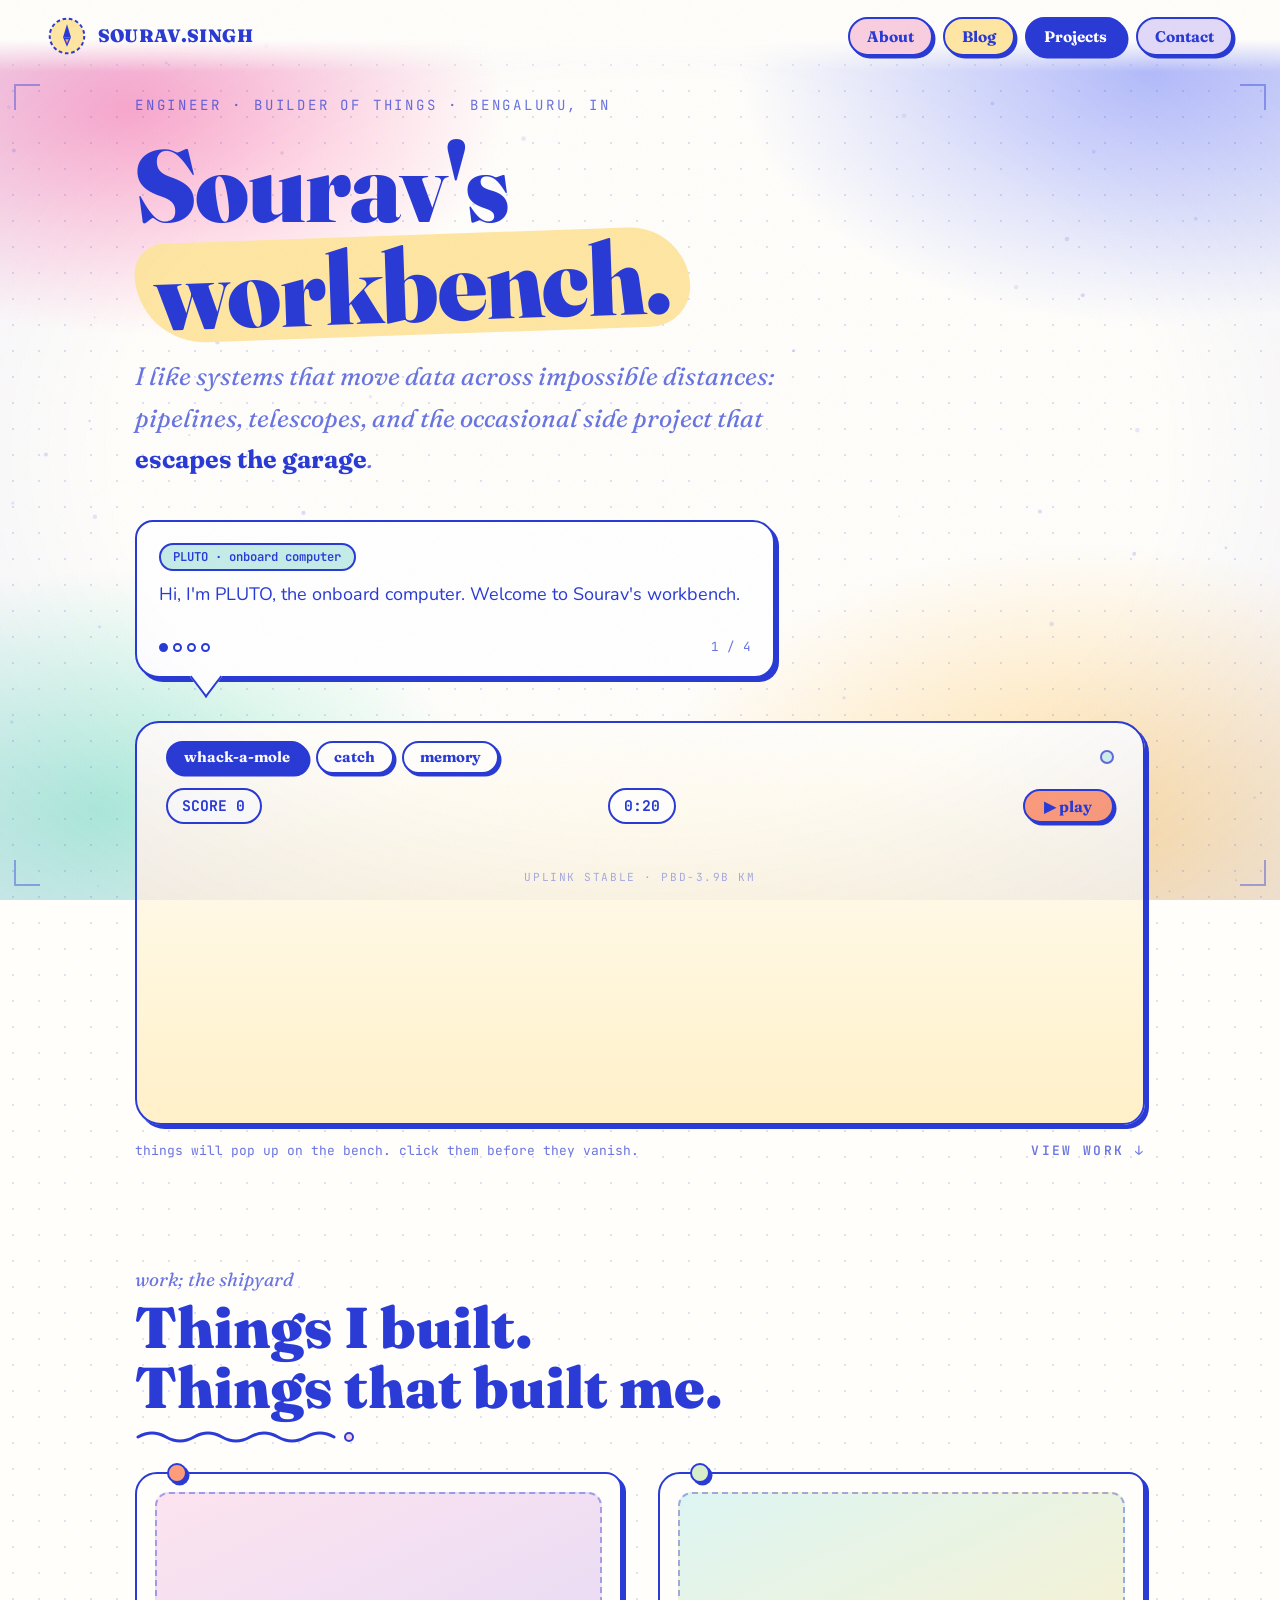
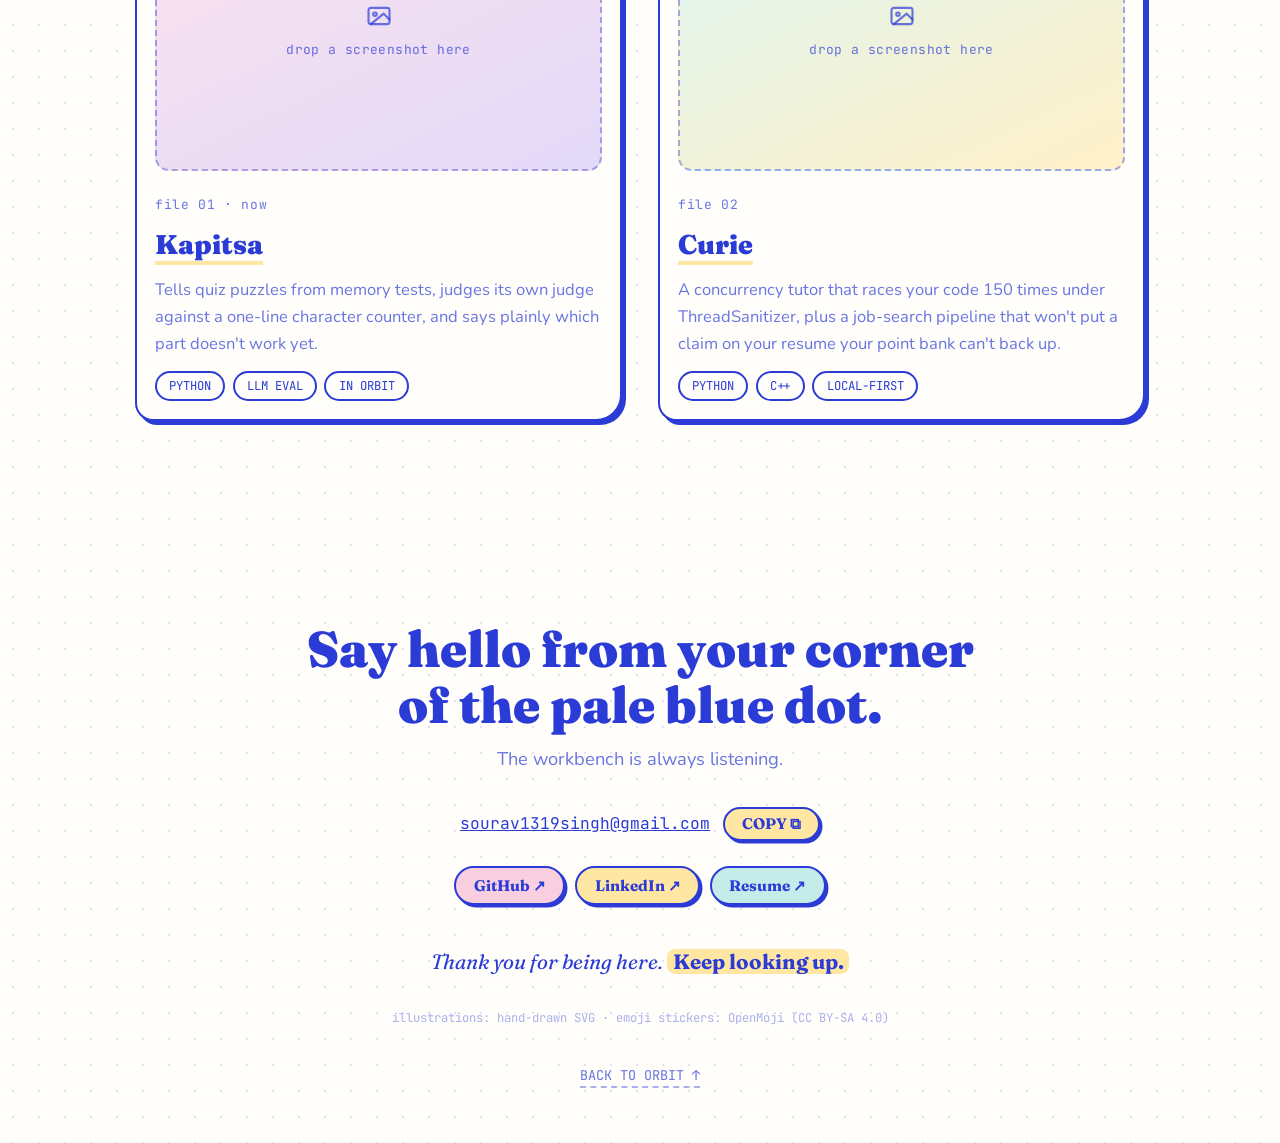
==== commit 98b003b3: "Replace placeholder projects with real case studies: Curie and Kapitsa, built from a deep read of bo" ====
--- a/index.html
+++ b/index.html
@@ -97,57 +97,29 @@
     <div class="board rv">
       <article class="pcard">
         <span class="pin"></span>
-        <a class="mock" href="project.html" aria-label="Open Project One">
+        <a class="mock" href="kapitsa.html" aria-label="Open Kapitsa">
           <svg width="28" height="28" viewBox="0 0 24 24" fill="none" stroke="currentColor" stroke-width="1.8" stroke-linecap="round" stroke-linejoin="round" aria-hidden="true"><rect x="3" y="5" width="18" height="14" rx="2"/><circle cx="8.5" cy="10.5" r="1.5"/><path d="M21 15l-5-5L5 19"/></svg>
           drop a screenshot here
         </a>
         <div class="pinfo">
-          <span class="pno">file 01</span>
-          <h3><a href="project.html">Project One</a></h3>
-          <p class="pitch">One line: what it is + the mechanism, not the category. "A ___ that does ___ by ___."</p>
-          <div class="ptags"><span>PLACEHOLDER</span><span>SYSTEMS</span><span>2026</span></div>
+          <span class="pno">file 01 · now</span>
+          <h3><a href="kapitsa.html">Kapitsa</a></h3>
+          <p class="pitch">Tells quiz puzzles from memory tests, judges its own judge against a one-line character counter, and says plainly which part doesn't work yet.</p>
+          <div class="ptags"><span>PYTHON</span><span>LLM EVAL</span><span>IN ORBIT</span></div>
         </div>
       </article>
 
       <article class="pcard">
         <span class="pin"></span>
-        <a class="mock" href="project.html" aria-label="Open Project Two">
+        <a class="mock" href="curie.html" aria-label="Open Curie">
           <svg width="28" height="28" viewBox="0 0 24 24" fill="none" stroke="currentColor" stroke-width="1.8" stroke-linecap="round" stroke-linejoin="round" aria-hidden="true"><rect x="3" y="5" width="18" height="14" rx="2"/><circle cx="8.5" cy="10.5" r="1.5"/><path d="M21 15l-5-5L5 19"/></svg>
           drop a screenshot here
         </a>
         <div class="pinfo">
           <span class="pno">file 02</span>
-          <h3><a href="project.html">Project Two</a></h3>
-          <p class="pitch">Second build, same shape: mechanism, not category.</p>
-          <div class="ptags"><span>PLACEHOLDER</span><span>DATA</span><span>2026</span></div>
-        </div>
-      </article>
-
-      <article class="pcard">
-        <span class="pin"></span>
-        <a class="mock" href="project.html" aria-label="Open Project Three">
-          <svg width="28" height="28" viewBox="0 0 24 24" fill="none" stroke="currentColor" stroke-width="1.8" stroke-linecap="round" stroke-linejoin="round" aria-hidden="true"><rect x="3" y="5" width="18" height="14" rx="2"/><circle cx="8.5" cy="10.5" r="1.5"/><path d="M21 15l-5-5L5 19"/></svg>
-          drop a screenshot here
-        </a>
-        <div class="pinfo">
-          <span class="pno">file 03</span>
-          <h3><a href="project.html">Project Three</a></h3>
-          <p class="pitch">The weird one. Every shipyard needs a weird one.</p>
-          <div class="ptags"><span>PLACEHOLDER</span><span>HARDWARE?</span><span>2025</span></div>
-        </div>
-      </article>
-
-      <article class="pcard">
-        <span class="pin"></span>
-        <a class="mock" href="project.html" aria-label="Open Project Four">
-          <svg width="28" height="28" viewBox="0 0 24 24" fill="none" stroke="currentColor" stroke-width="1.8" stroke-linecap="round" stroke-linejoin="round" aria-hidden="true"><rect x="3" y="5" width="18" height="14" rx="2"/><circle cx="8.5" cy="10.5" r="1.5"/><path d="M21 15l-5-5L5 19"/></svg>
-          drop a screenshot here
-        </a>
-        <div class="pinfo">
-          <span class="pno">file 04 · now</span>
-          <h3><a href="project.html">Project Four</a></h3>
-          <p class="pitch">The thing you're building right now, especially if it's unfinished.</p>
-          <div class="ptags"><span>PLACEHOLDER</span><span>IN ORBIT</span><span>NOW</span></div>
+          <h3><a href="curie.html">Curie</a></h3>
+          <p class="pitch">A concurrency tutor that races your code 150 times under ThreadSanitizer, plus a job-search pipeline that won't put a claim on your resume your point bank can't back up.</p>
+          <div class="ptags"><span>PYTHON</span><span>C++</span><span>LOCAL-FIRST</span></div>
         </div>
       </article>
     </div>
@@ -163,7 +135,7 @@
     <button id="copymail">COPY ⧉</button>
   </div>
   <div class="elsewhere rv">
-    <a class="pill p-pink" href="#" rel="noopener">GitHub ↗</a>
+    <a class="pill p-pink" href="https://github.com/randomrandomness441" target="_blank" rel="noopener">GitHub ↗</a>
     <a class="pill" href="#" rel="noopener">LinkedIn ↗</a>
     <a class="pill p-aqua" href="#" rel="noopener">Resume ↗</a>
   </div>
--- a/style.css
+++ b/style.css
@@ -1,6 +1,6 @@
 /* Sourav's workbench — shared styles (riso aesthetic) */
 :root{
-  --paper:#fffdf6; --paper-2:#fbf7ea;
+  --paper:#fffefb; --paper-2:#faf8f2;
   --ink:#2a3bd6;
   --ink-70:rgba(42,59,214,.7); --ink-40:rgba(42,59,214,.4); --ink-15:rgba(42,59,214,.15);
   --pink:#f9cfe0; --pink-2:#fce3ee;
@@ -16,7 +16,15 @@
 *{margin:0;padding:0;box-sizing:border-box}
 html{scroll-behavior:smooth;font-size:112.5%}
 body{background:var(--paper);color:var(--ink);font-family:var(--sans);line-height:1.65;font-size:1.02rem;overflow-x:hidden;
-  background-image:radial-gradient(var(--ink-15) .8px, transparent .8px);background-size:26px 26px}
+  background-image:
+    radial-gradient(var(--ink-15) .8px, transparent .8px),
+    radial-gradient(42% 36% at 10% 12%, rgba(255,90,160,.5), transparent 70%),
+    radial-gradient(46% 40% at 90% 8%, rgba(90,110,255,.42), transparent 70%),
+    radial-gradient(50% 45% at 85% 92%, rgba(255,185,60,.45), transparent 70%),
+    radial-gradient(42% 38% at 8% 90%, rgba(70,220,175,.42), transparent 70%);
+  background-size:26px 26px, 100% 100%, 100% 100%, 100% 100%, 100% 100%;
+  background-repeat:repeat, no-repeat, no-repeat, no-repeat, no-repeat;
+  background-attachment:scroll, fixed, fixed, fixed, fixed}
 ::selection{background:var(--yellow);color:var(--ink)}
 .wob{border-radius:255px 15px 225px 15px/15px 225px 15px 255px}
 .wob2{border-radius:15px 225px 15px 255px/255px 15px 225px 15px}
@@ -31,12 +39,9 @@
 #sky{position:fixed;inset:0;z-index:-1;pointer-events:none}
 #cv{position:absolute;inset:0;width:100%;height:100%}
 
-/* cockpit-monitor atmosphere: scanlines + vignette + HUD corner frame, all above content but non-interactive */
-body::before{content:"";position:fixed;inset:0;z-index:5;pointer-events:none;
-  background:repeating-linear-gradient(to bottom,rgba(42,59,214,.05) 0px,rgba(42,59,214,.05) 1px,transparent 1px,transparent 3px);
-  mix-blend-mode:multiply}
+/* ambient vignette + HUD corner frame, above content but non-interactive */
 body::after{content:"";position:fixed;inset:0;z-index:5;pointer-events:none;
-  background:radial-gradient(ellipse at center,transparent 58%,rgba(42,59,214,.14) 100%)}
+  background:radial-gradient(ellipse at center,transparent 58%,rgba(42,59,214,.08) 100%)}
 .hudframe{position:fixed;inset:0;z-index:6;pointer-events:none}
 .hudframe .hc{position:absolute;width:26px;height:26px;border:2px solid var(--ink);opacity:.4}
 .hudframe .hc.tl{top:84px;left:14px;border-right:none;border-bottom:none}
@@ -45,7 +50,6 @@
 .hudframe .hc.br{bottom:14px;right:14px;border-left:none;border-top:none}
 .hudframe .hreadout{position:absolute;bottom:14px;left:50%;transform:translateX(-50%);font-family:var(--mono);font-size:.62rem;letter-spacing:.14em;color:var(--ink);opacity:.4;white-space:nowrap}
 @media(max-width:860px){.hudframe{display:none}}
-@media(prefers-reduced-motion:reduce){body::before{display:none}}
 
 nav{position:fixed;top:0;left:0;right:0;z-index:50;display:flex;justify-content:space-between;align-items:center;padding:.9rem clamp(1.2rem,4vw,2.6rem);background:linear-gradient(to bottom,var(--paper) 55%,transparent)}
 .stamp{display:flex;align-items:center;gap:.6rem;text-decoration:none;color:var(--ink)}
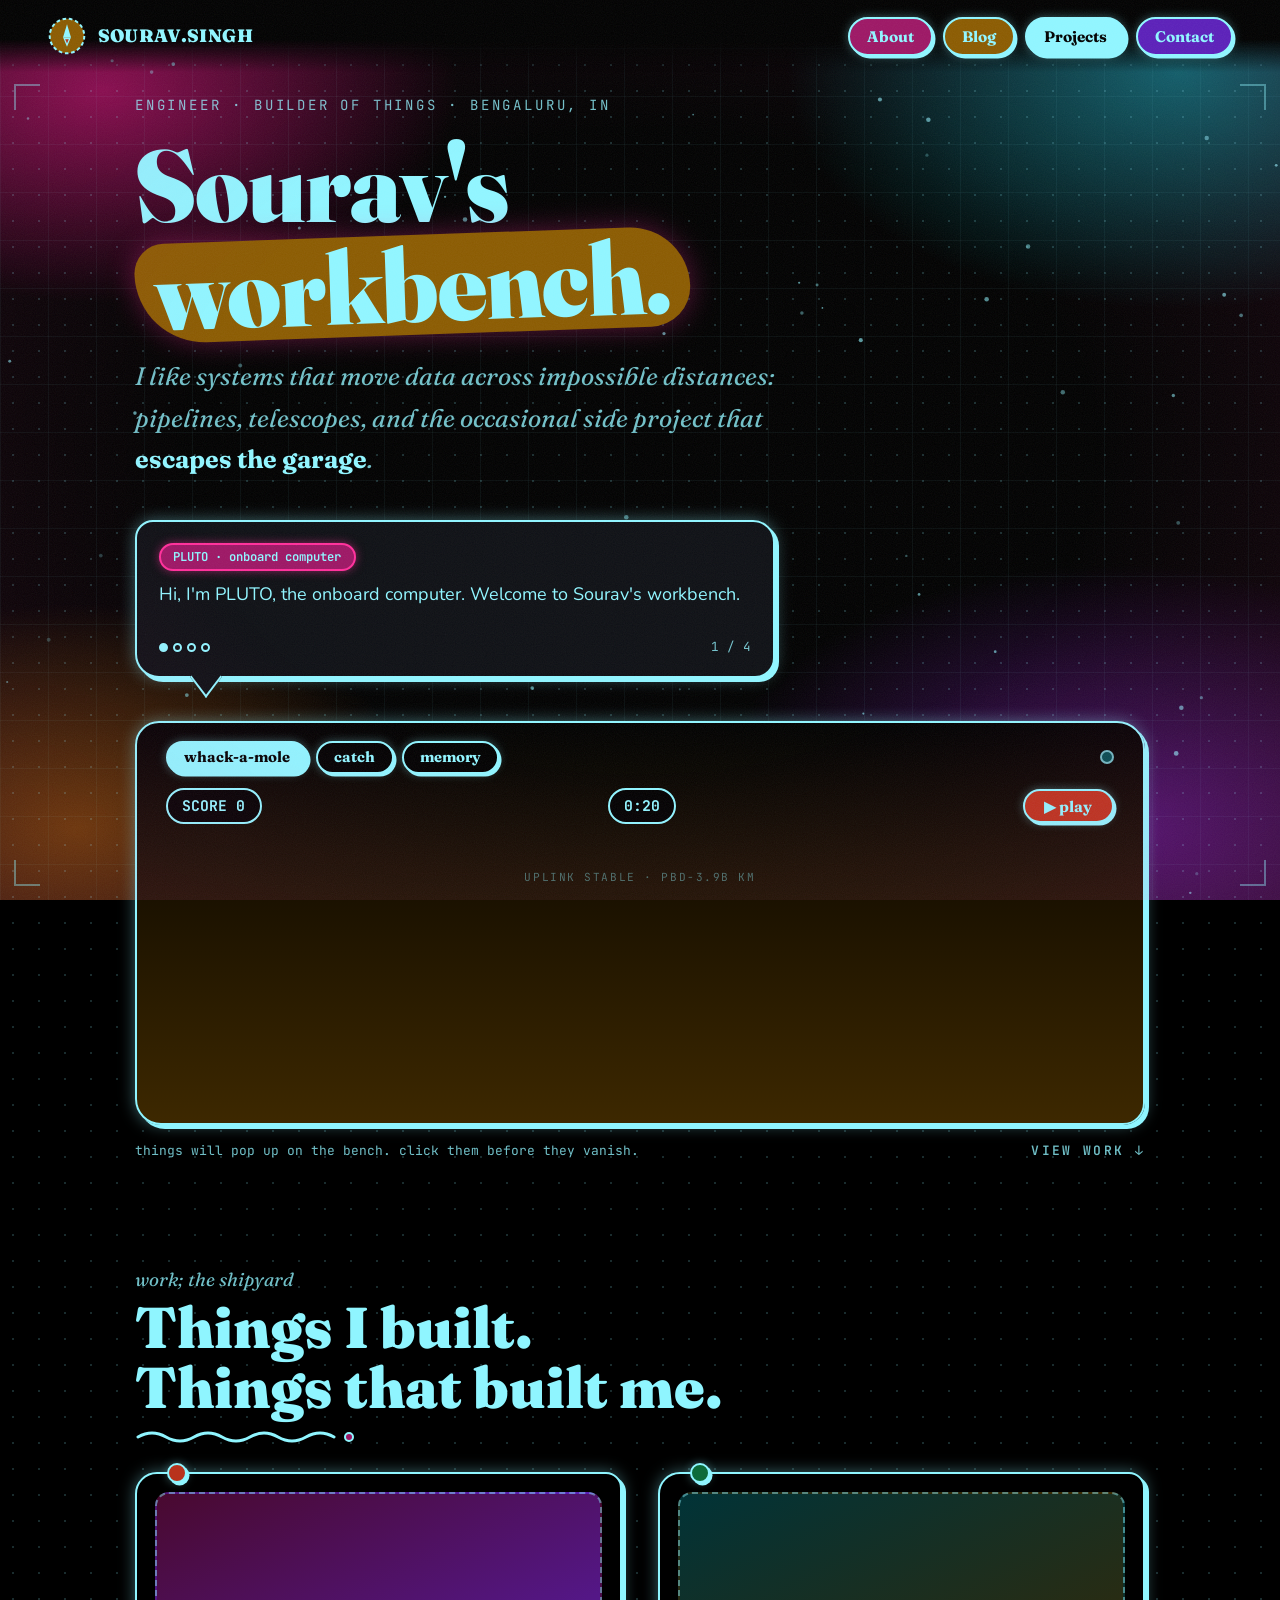
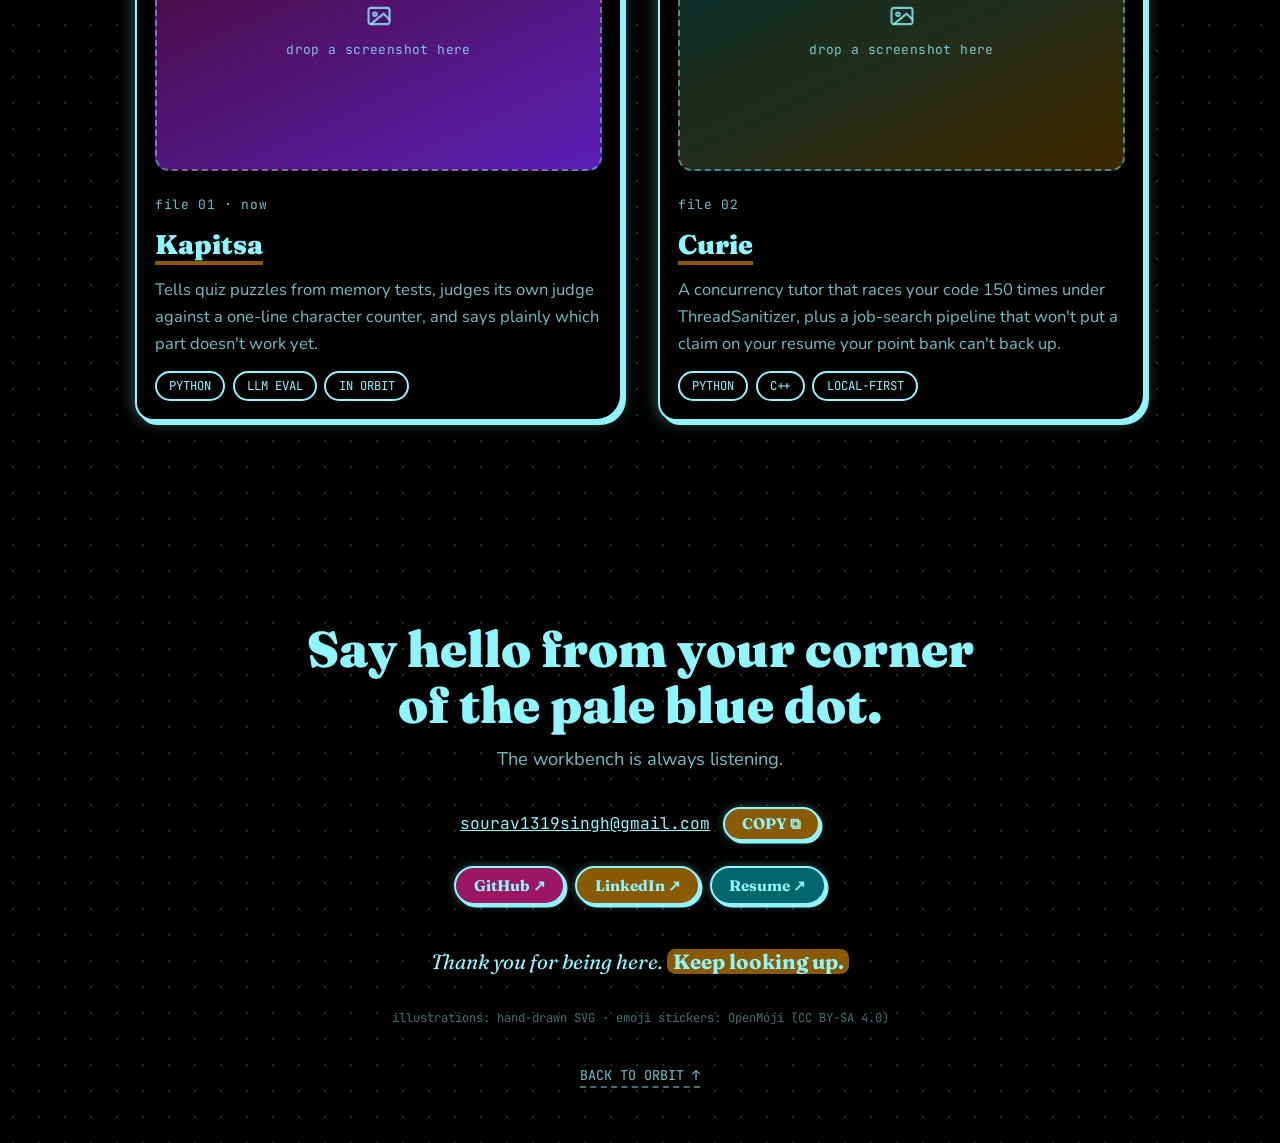
==== commit 9c64f439: "Full cyberpunk reskin: pure black, neon magenta/cyan/purple/amber corner glows, circuit grid pattern" ====
--- a/index.html
+++ b/index.html
@@ -14,9 +14,9 @@
 <body>
 
 <div id="boot" aria-hidden="true">
-  <div>ESTABLISHING UPLINK<span class="blink">_</span></div>
+  <div class="boottitle" data-text="ESTABLISHING UPLINK">ESTABLISHING UPLINK<span class="blink">_</span></div>
   <div class="bar"><i id="bootbar"></i></div>
-  <div id="bootmsg">warming up the workbench…</div>
+  <div id="bootmsg">calibrating optics&hellip;</div>
 </div>
 
 <div class="grain" aria-hidden="true"></div>
--- a/style.css
+++ b/style.css
@@ -1,14 +1,16 @@
 /* Sourav's workbench — shared styles (riso aesthetic) */
 :root{
-  --paper:#fffefb; --paper-2:#faf8f2;
-  --ink:#2a3bd6;
-  --ink-70:rgba(42,59,214,.7); --ink-40:rgba(42,59,214,.4); --ink-15:rgba(42,59,214,.15);
-  --pink:#f9cfe0; --pink-2:#fce3ee;
-  --yellow:#ffe6a3; --yellow-2:#fff0c8;
-  --aqua:#c5ece8; --aqua-2:#ddf5f2;
-  --mint:#d8eecb; --lav:#e2d9f8;
-  --coral:#ff9d7a; --cream:#fff8e6;
-  --hard:4px 4px 0 var(--ink); --hard-s:2.5px 2.5px 0 var(--ink);
+  --paper:#000000; --paper-2:#07070a;
+  --ink:#8ff5ff; --ink-rgb:143,245,255;
+  --ink-70:rgba(143,245,255,.78); --ink-40:rgba(143,245,255,.46); --ink-15:rgba(143,245,255,.18);
+  --pink:#9c1664; --pink-2:#49092f;
+  --yellow:#8a5a00; --yellow-2:#3d2800;
+  --aqua:#00666b; --aqua-2:#013337;
+  --mint:#0d6b3a; --lav:#5a1fb8;
+  --coral:#b8321c; --cream:#0d0f14;
+  --glow:#ff2e9a; --glow-rgb:255,46,154;
+  --hard:4px 4px 0 var(--ink), 0 0 16px rgba(var(--ink-rgb),.4);
+  --hard-s:2.5px 2.5px 0 var(--ink), 0 0 10px rgba(var(--ink-rgb),.35);
   --serif:'Fraunces',Georgia,serif;
   --sans:'Nunito',system-ui,sans-serif;
   --mono:'JetBrains Mono',monospace;
@@ -18,30 +20,40 @@
 body{background:var(--paper);color:var(--ink);font-family:var(--sans);line-height:1.65;font-size:1.02rem;overflow-x:hidden;
   background-image:
     radial-gradient(var(--ink-15) .8px, transparent .8px),
-    radial-gradient(42% 36% at 10% 12%, rgba(255,90,160,.5), transparent 70%),
-    radial-gradient(46% 40% at 90% 8%, rgba(90,110,255,.42), transparent 70%),
-    radial-gradient(50% 45% at 85% 92%, rgba(255,185,60,.45), transparent 70%),
-    radial-gradient(42% 38% at 8% 90%, rgba(70,220,175,.42), transparent 70%);
-  background-size:26px 26px, 100% 100%, 100% 100%, 100% 100%, 100% 100%;
-  background-repeat:repeat, no-repeat, no-repeat, no-repeat, no-repeat;
-  background-attachment:scroll, fixed, fixed, fixed, fixed}
+    repeating-linear-gradient(to right, rgba(var(--ink-rgb),.05) 0px, rgba(var(--ink-rgb),.05) 1px, transparent 1px, transparent 48px),
+    repeating-linear-gradient(to bottom, rgba(var(--ink-rgb),.05) 0px, rgba(var(--ink-rgb),.05) 1px, transparent 1px, transparent 48px),
+    radial-gradient(40% 34% at 8% 10%, rgba(255,20,147,.5), transparent 70%),
+    radial-gradient(44% 38% at 92% 8%, rgba(0,240,255,.4), transparent 70%),
+    radial-gradient(48% 42% at 88% 92%, rgba(176,38,255,.42), transparent 70%),
+    radial-gradient(40% 36% at 6% 92%, rgba(255,140,0,.38), transparent 70%);
+  background-size:26px 26px, 48px 48px, 48px 48px, 100% 100%, 100% 100%, 100% 100%, 100% 100%;
+  background-repeat:repeat, repeat, repeat, no-repeat, no-repeat, no-repeat, no-repeat;
+  background-attachment:scroll, fixed, fixed, fixed, fixed, fixed, fixed}
 ::selection{background:var(--yellow);color:var(--ink)}
 .wob{border-radius:255px 15px 225px 15px/15px 225px 15px 255px}
 .wob2{border-radius:15px 225px 15px 255px/255px 15px 225px 15px}
 
-#boot{position:fixed;inset:0;z-index:100;background:var(--paper);display:flex;flex-direction:column;justify-content:center;align-items:center;gap:1rem;font-family:var(--mono);color:var(--ink);font-size:.9rem;transition:opacity .5s ease}
+#boot{position:fixed;inset:0;z-index:100;background:var(--paper);display:flex;flex-direction:column;justify-content:center;align-items:center;gap:1rem;font-family:var(--mono);color:var(--ink);font-size:.9rem;transition:opacity .15s ease}
 #boot.done{opacity:0;pointer-events:none}
-#boot .bar{width:220px;height:10px;border:2px solid var(--ink);border-radius:99px;overflow:hidden;background:var(--yellow-2)}
-#boot .bar i{display:block;height:100%;width:0;background:var(--yellow);transition:width .18s linear}
+#boot.flicker{opacity:.68}
+#boot .bar{width:220px;height:10px;border:2px solid var(--ink);border-radius:99px;overflow:hidden;background:var(--yellow-2);box-shadow:0 0 14px rgba(var(--glow-rgb),.55)}
+#boot .bar i{display:block;height:100%;width:0;background:var(--glow);transition:width .18s linear}
 #boot .blink{animation:blink 1s steps(1) infinite}
 @keyframes blink{50%{opacity:0}}
+.boottitle{position:relative;font-weight:700;letter-spacing:.1em;font-size:1.05rem;text-shadow:0 0 12px rgba(var(--ink-rgb),.6)}
+.boottitle::before,.boottitle::after{content:attr(data-text);position:absolute;left:0;top:0;width:100%;overflow:hidden;background:var(--paper)}
+.boottitle::before{color:var(--glow);clip-path:inset(0 0 55% 0);transform:translate(-2px,-1px);animation:glitchA 2.6s infinite steps(1)}
+.boottitle::after{color:#00f0ff;clip-path:inset(45% 0 0 0);transform:translate(2px,1px);animation:glitchB 3.1s infinite steps(1)}
+@keyframes glitchA{0%,88%,100%{transform:translate(-2px,-1px);clip-path:inset(0 0 55% 0)}89%{transform:translate(3px,1px);clip-path:inset(10% 0 40% 0)}91%{transform:translate(-4px,2px);clip-path:inset(60% 0 5% 0)}93%{transform:translate(1px,-2px);clip-path:inset(0 0 55% 0)}}
+@keyframes glitchB{0%,86%,100%{transform:translate(2px,1px);clip-path:inset(45% 0 0 0)}87%{transform:translate(-3px,-1px);clip-path:inset(20% 0 50% 0)}90%{transform:translate(4px,2px);clip-path:inset(0 0 70% 0)}92%{transform:translate(-1px,-2px);clip-path:inset(45% 0 0 0)}}
+@media(prefers-reduced-motion:reduce){.boottitle::before,.boottitle::after{display:none}}
 
 #sky{position:fixed;inset:0;z-index:-1;pointer-events:none}
 #cv{position:absolute;inset:0;width:100%;height:100%}
 
 /* ambient vignette + HUD corner frame, above content but non-interactive */
 body::after{content:"";position:fixed;inset:0;z-index:5;pointer-events:none;
-  background:radial-gradient(ellipse at center,transparent 58%,rgba(42,59,214,.08) 100%)}
+  background:radial-gradient(ellipse at center,transparent 50%,rgba(var(--glow-rgb),.10) 100%)}
 .hudframe{position:fixed;inset:0;z-index:6;pointer-events:none}
 .hudframe .hc{position:absolute;width:26px;height:26px;border:2px solid var(--ink);opacity:.4}
 .hudframe .hc.tl{top:84px;left:14px;border-right:none;border-bottom:none}
@@ -69,13 +81,13 @@
 header.hero{min-height:100svh;display:flex;flex-direction:column;justify-content:center;padding-top:5.2rem;position:relative}
 .kicker{font-family:var(--mono);font-size:.78rem;letter-spacing:.2em;color:var(--ink-70);margin-bottom:1rem}
 h1{font-family:var(--serif);font-weight:900;font-size:clamp(2.9rem,8vw,6rem);line-height:.98;letter-spacing:-.01em}
-h1 .yay{display:inline-block;background:var(--yellow);padding:0 .18em;border-radius:.3em .6em .4em .7em;transform:rotate(-2deg)}
+h1 .yay{display:inline-block;background:var(--yellow);padding:0 .18em;border-radius:.3em .6em .4em .7em;transform:rotate(-2deg);box-shadow:0 0 28px rgba(var(--glow-rgb),.35)}
 .hero .sub{margin-top:1.1rem;font-family:var(--serif);font-style:italic;font-size:clamp(1.1rem,2.4vw,1.4rem);color:var(--ink-70);max-width:38rem}
 .hero .sub b{color:var(--ink);font-style:normal;font-weight:700}
 
-.bubble{margin-top:2.2rem;max-width:640px;background:#fff;border:2px solid var(--ink);border-radius:18px 22px 20px 24px;box-shadow:var(--hard);padding:1rem 1.2rem;position:relative;cursor:pointer}
-.bubble::after{content:"";position:absolute;bottom:-14px;left:56px;width:24px;height:24px;background:#fff;border-right:2px solid var(--ink);border-bottom:2px solid var(--ink);transform:rotate(45deg) skew(8deg,8deg)}
-.bubble .who{display:inline-block;font-family:var(--mono);font-size:.68rem;font-weight:600;background:var(--aqua);border:2px solid var(--ink);border-radius:99px;padding:.1rem .7rem;margin-bottom:.5rem}
+.bubble{margin-top:2.2rem;max-width:640px;background:var(--cream);border:2px solid var(--ink);border-radius:18px 22px 20px 24px;box-shadow:var(--hard);padding:1rem 1.2rem;position:relative;cursor:pointer}
+.bubble::after{content:"";position:absolute;bottom:-14px;left:56px;width:24px;height:24px;background:var(--cream);border-right:2px solid var(--ink);border-bottom:2px solid var(--ink);transform:rotate(45deg) skew(8deg,8deg)}
+.bubble .who{display:inline-block;font-family:var(--mono);font-size:.68rem;font-weight:600;background:var(--pink);border:2px solid var(--glow);border-radius:99px;padding:.1rem .7rem;margin-bottom:.5rem;box-shadow:0 0 10px rgba(var(--glow-rgb),.5)}
 .bubble .txt{font-size:1rem;min-height:2.6rem;color:var(--ink)}
 .bubble.typing .txt::after{content:"";display:inline-block;width:2px;height:1em;background:var(--ink);margin-left:2px;vertical-align:-2px;animation:blink .9s steps(1) infinite}
 .bubble .pg{display:flex;align-items:center;gap:.45rem;margin-top:.6rem}
@@ -112,6 +124,7 @@
 .gslot.up{background:var(--yellow-2);border-color:var(--ink);box-shadow:0 0 0 4px rgba(255,230,163,.6)}
 .gslot.hit{transform:scale(1.18)}
 .gslot .gpiece{width:78%;height:78%;display:flex;align-items:center;justify-content:center;transform:scale(0);transition:transform .15s cubic-bezier(.34,1.56,.64,1)}
+.gpiece svg,.gfall svg,.gcard-front svg{filter:invert(1) hue-rotate(180deg)}
 .gslot.up .gpiece{transform:scale(1)}
 .gfloat{position:absolute;font-family:var(--serif);font-weight:900;font-size:1.05rem;color:var(--ink);pointer-events:none;z-index:5;animation:gfloatup .7s ease forwards}
 @keyframes gfloatup{0%{opacity:1;transform:translate(-50%,-50%) scale(.8)}30%{opacity:1;transform:translate(-50%,-160%) scale(1.2)}100%{opacity:0;transform:translate(-50%,-240%) scale(1)}}
@@ -135,7 +148,7 @@
 .scrollcue::after{content:"↓";display:block;text-align:center;font-size:1rem;animation:hop 1.6s ease-in-out infinite}
 @keyframes hop{0%,100%{transform:translateY(0)}50%{transform:translateY(5px)}}
 
-#plutow{position:fixed;bottom:18px;right:18px;z-index:60;max-width:250px;background:#fff;border:2px solid var(--ink);border-radius:16px 20px 18px 22px;box-shadow:var(--hard-s);padding:.8rem .9rem;font-size:.85rem;display:none;cursor:pointer}
+#plutow{position:fixed;bottom:18px;right:18px;z-index:60;max-width:250px;background:var(--cream);border:2px solid var(--ink);border-radius:16px 20px 18px 22px;box-shadow:var(--hard-s);padding:.8rem .9rem;font-size:.85rem;display:none;cursor:pointer}
 #plutow.on{display:block}
 #plutow .who{display:inline-block;font-family:var(--mono);font-size:.64rem;font-weight:600;background:var(--pink);border:2px solid var(--ink);border-radius:99px;padding:.05rem .6rem;margin-bottom:.4rem}
 #plutow button.x{position:absolute;top:-10px;right:-10px;width:24px;height:24px;border:2px solid var(--ink);background:var(--yellow);color:var(--ink);border-radius:50%;font-weight:700;cursor:pointer;box-shadow:var(--hard-s)}
@@ -171,7 +184,7 @@
 .plancard .bar .dots i:nth-child(1){background:var(--coral)}.plancard .bar .dots i:nth-child(2){background:var(--yellow)}.plancard .bar .dots i:nth-child(3){background:var(--mint)}
 .plancard .bar .path{margin-left:auto}
 .plancard pre{padding:1.2rem 1.3rem;overflow-x:auto;font-family:var(--mono);font-size:.88rem;line-height:1.8;color:var(--ink)}
-.plancard .c{color:var(--ink-40)}.plancard .k{color:#7a3bd6}.plancard .v{color:#c9622a}
+.plancard .c{color:var(--ink-40)}.plancard .k{color:#c89bff}.plancard .v{color:#ff9d52}
 
 .bloghead{display:grid;grid-template-columns:1fr auto;gap:1.6rem;align-items:end;margin-bottom:2rem}
 @media(max-width:880px){.bloghead{grid-template-columns:1fr}}
@@ -251,7 +264,7 @@
 .post .body pre code{background:none;padding:0}
 .post .body blockquote{border-left:4px solid var(--ink);padding:.2rem 0 .2rem 1.1rem;margin:1.3rem 0;font-family:var(--serif);font-style:italic;font-size:1.05rem;color:var(--ink-70)}
 .post .memo{border:2px dashed var(--coral);background:var(--pink-2);border-radius:14px 20px 12px 22px;padding:1rem 1.2rem;margin:1.5rem 0;font-family:var(--mono);font-size:.82rem;line-height:1.6}
-.post .memo .flag{display:block;font-family:var(--sans);font-weight:700;font-size:.72rem;letter-spacing:.06em;text-transform:uppercase;color:#c9622a;margin-bottom:.35rem}
+.post .memo .flag{display:block;font-family:var(--sans);font-weight:700;font-size:.72rem;letter-spacing:.06em;text-transform:uppercase;color:#ff9d52;margin-bottom:.35rem}
 .post-nav{margin-top:2.6rem;padding-top:1.4rem;border-top:2px dashed var(--ink-40);display:flex;justify-content:space-between;align-items:center;gap:1rem;flex-wrap:wrap}
 .post-nav a{font-family:var(--serif);font-weight:700;font-size:.88rem;color:var(--ink);text-decoration:none;border:2px solid var(--ink);border-radius:99px;padding:.3rem 1rem;background:var(--paper);box-shadow:var(--hard-s);transition:transform .15s}
 .post-nav a:hover{transform:translate(-2px,-2px);box-shadow:4px 4px 0 var(--ink)}
@@ -270,7 +283,7 @@
 footer .top{display:inline-block;margin-top:2rem;font-family:var(--mono);font-size:.75rem;color:var(--ink-70);text-decoration:none;border-bottom:2px dashed var(--ink-40)}
 footer .top:hover{color:var(--ink)}
 
-#modal{position:fixed;inset:0;z-index:90;display:none;place-items:center;background:rgba(42,59,214,.25);padding:1.5rem}
+#modal{position:fixed;inset:0;z-index:90;display:none;place-items:center;background:rgba(0,0,0,.82);padding:1.5rem}
 #modal.open{display:grid}
 #modal .box{max-width:520px;border:2px solid var(--ink);background:var(--cream);box-shadow:var(--hard);padding:2rem;position:relative;border-radius:18px 26px 20px 28px}
 #modal .box p{font-family:var(--serif);font-style:italic;font-size:1.25rem;line-height:1.55}
@@ -287,6 +300,6 @@
 }
 
 /* riso grain overlay */
-.grain{position:fixed;inset:0;z-index:80;pointer-events:none;opacity:.05;mix-blend-mode:multiply;
+.grain{position:fixed;inset:0;z-index:80;pointer-events:none;opacity:.07;mix-blend-mode:screen;
   background-image:url("data:image/svg+xml,%3Csvg xmlns='http://www.w3.org/2000/svg' width='300' height='300'%3E%3Cfilter id='n'%3E%3CfeTurbulence type='fractalNoise' baseFrequency='0.9' numOctaves='2'/%3E%3C/filter%3E%3Crect width='100%25' height='100%25' filter='url(%23n)'/%3E%3C/svg%3E")}
 footer .credit{margin-top:1.6rem;font-family:var(--mono);font-size:.68rem;color:var(--ink-40)}
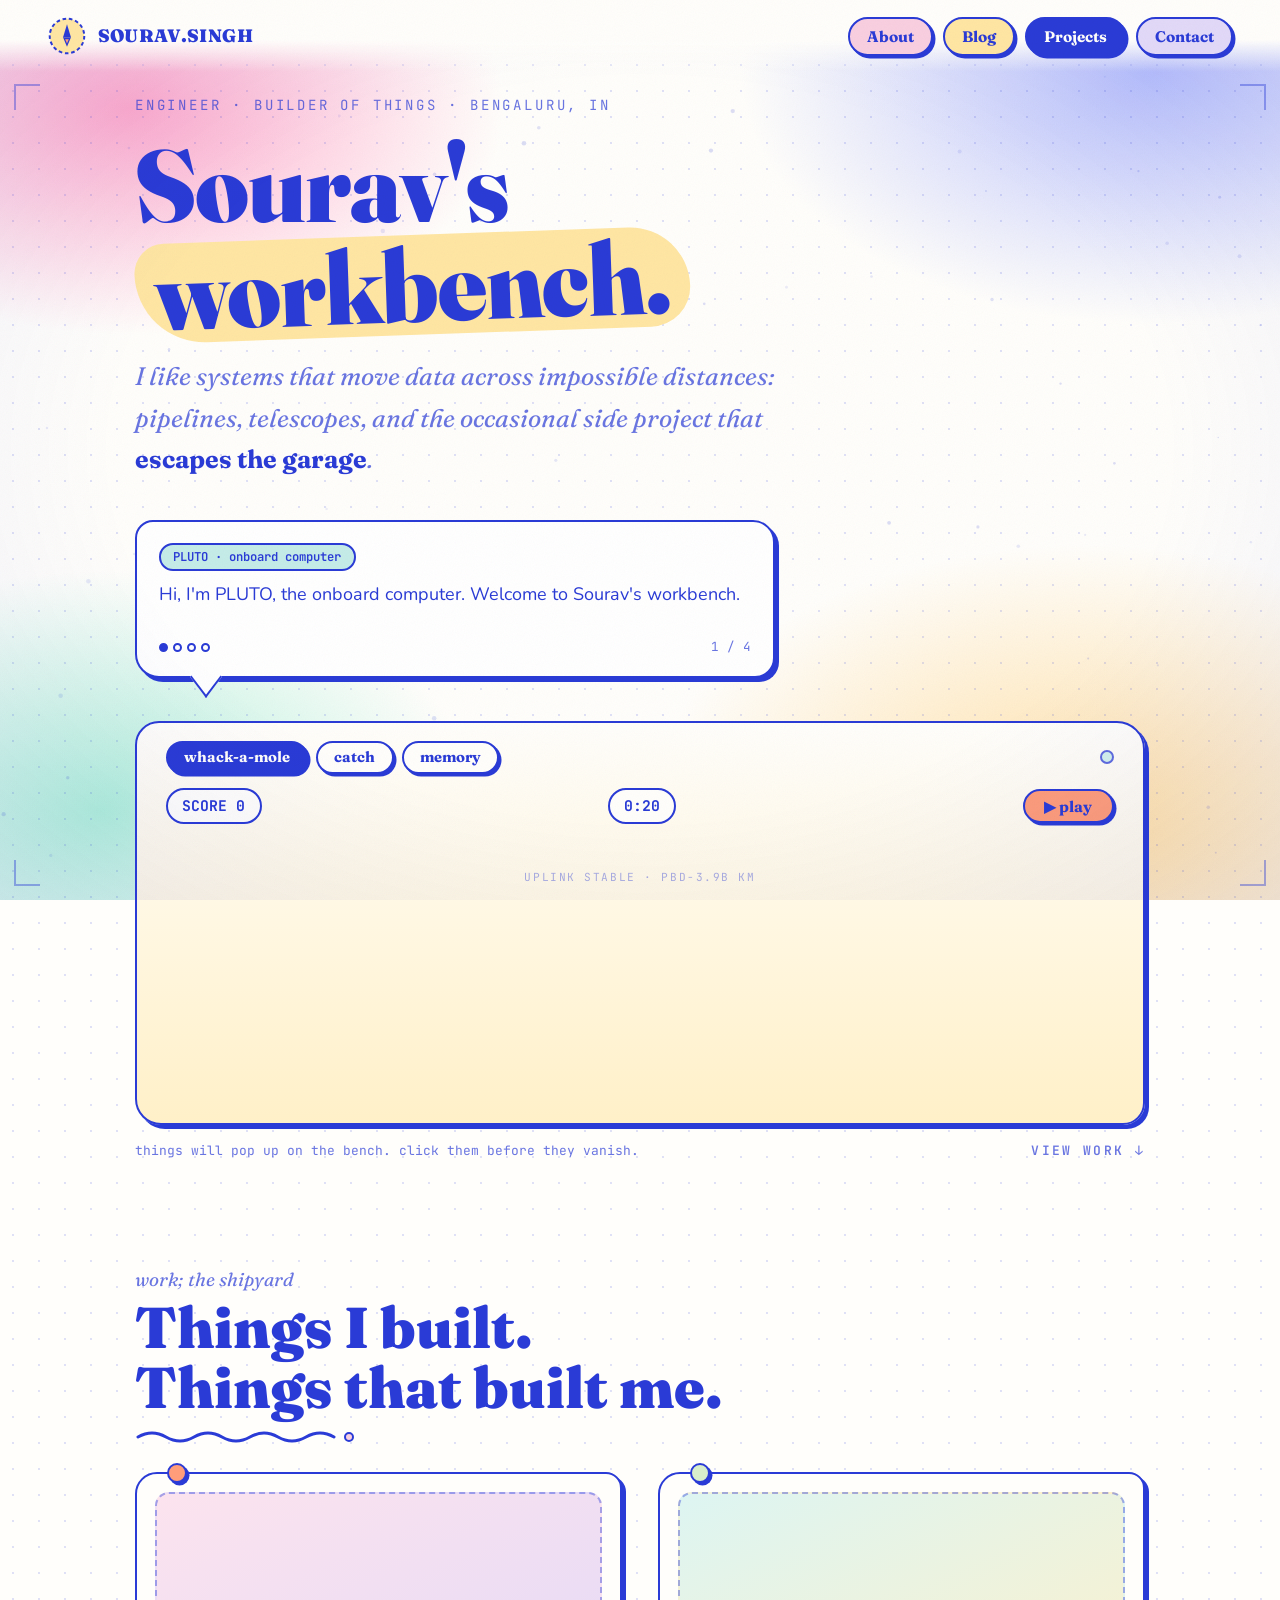
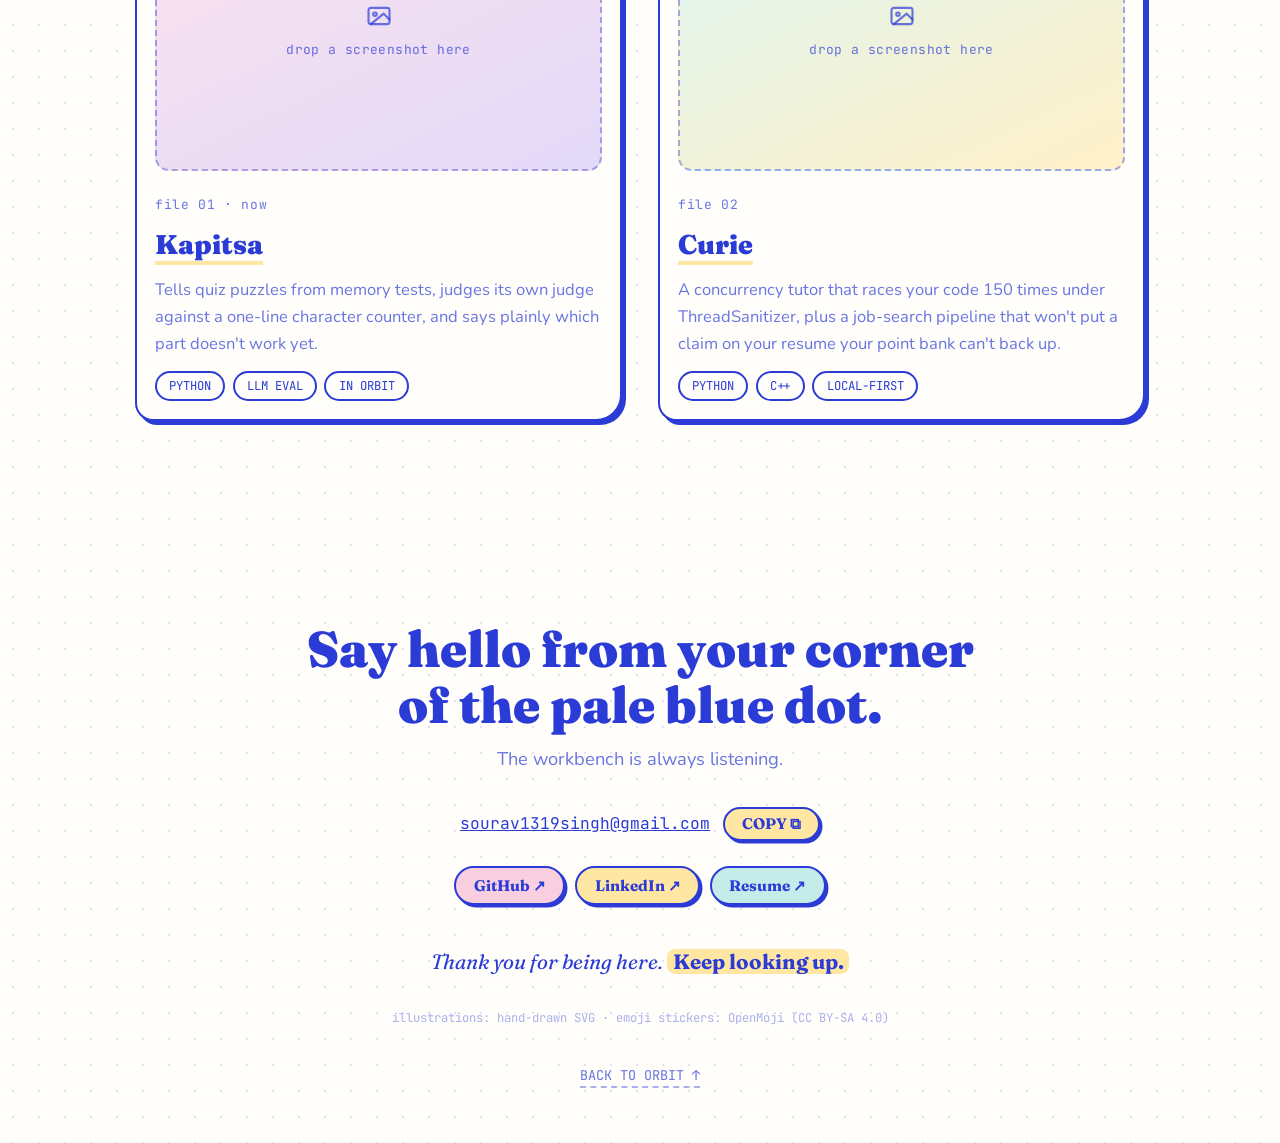
==== commit beddf44d: "Revert "Full cyberpunk reskin: pure black, neon magenta/cyan/purple/amber corner glows, circuit grid" ====
--- a/index.html
+++ b/index.html
@@ -14,9 +14,9 @@
 <body>
 
 <div id="boot" aria-hidden="true">
-  <div class="boottitle" data-text="ESTABLISHING UPLINK">ESTABLISHING UPLINK<span class="blink">_</span></div>
+  <div>ESTABLISHING UPLINK<span class="blink">_</span></div>
   <div class="bar"><i id="bootbar"></i></div>
-  <div id="bootmsg">calibrating optics&hellip;</div>
+  <div id="bootmsg">warming up the workbench…</div>
 </div>
 
 <div class="grain" aria-hidden="true"></div>
--- a/style.css
+++ b/style.css
@@ -1,16 +1,14 @@
 /* Sourav's workbench — shared styles (riso aesthetic) */
 :root{
-  --paper:#000000; --paper-2:#07070a;
-  --ink:#8ff5ff; --ink-rgb:143,245,255;
-  --ink-70:rgba(143,245,255,.78); --ink-40:rgba(143,245,255,.46); --ink-15:rgba(143,245,255,.18);
-  --pink:#9c1664; --pink-2:#49092f;
-  --yellow:#8a5a00; --yellow-2:#3d2800;
-  --aqua:#00666b; --aqua-2:#013337;
-  --mint:#0d6b3a; --lav:#5a1fb8;
-  --coral:#b8321c; --cream:#0d0f14;
-  --glow:#ff2e9a; --glow-rgb:255,46,154;
-  --hard:4px 4px 0 var(--ink), 0 0 16px rgba(var(--ink-rgb),.4);
-  --hard-s:2.5px 2.5px 0 var(--ink), 0 0 10px rgba(var(--ink-rgb),.35);
+  --paper:#fffefb; --paper-2:#faf8f2;
+  --ink:#2a3bd6;
+  --ink-70:rgba(42,59,214,.7); --ink-40:rgba(42,59,214,.4); --ink-15:rgba(42,59,214,.15);
+  --pink:#f9cfe0; --pink-2:#fce3ee;
+  --yellow:#ffe6a3; --yellow-2:#fff0c8;
+  --aqua:#c5ece8; --aqua-2:#ddf5f2;
+  --mint:#d8eecb; --lav:#e2d9f8;
+  --coral:#ff9d7a; --cream:#fff8e6;
+  --hard:4px 4px 0 var(--ink); --hard-s:2.5px 2.5px 0 var(--ink);
   --serif:'Fraunces',Georgia,serif;
   --sans:'Nunito',system-ui,sans-serif;
   --mono:'JetBrains Mono',monospace;
@@ -20,40 +18,30 @@
 body{background:var(--paper);color:var(--ink);font-family:var(--sans);line-height:1.65;font-size:1.02rem;overflow-x:hidden;
   background-image:
     radial-gradient(var(--ink-15) .8px, transparent .8px),
-    repeating-linear-gradient(to right, rgba(var(--ink-rgb),.05) 0px, rgba(var(--ink-rgb),.05) 1px, transparent 1px, transparent 48px),
-    repeating-linear-gradient(to bottom, rgba(var(--ink-rgb),.05) 0px, rgba(var(--ink-rgb),.05) 1px, transparent 1px, transparent 48px),
-    radial-gradient(40% 34% at 8% 10%, rgba(255,20,147,.5), transparent 70%),
-    radial-gradient(44% 38% at 92% 8%, rgba(0,240,255,.4), transparent 70%),
-    radial-gradient(48% 42% at 88% 92%, rgba(176,38,255,.42), transparent 70%),
-    radial-gradient(40% 36% at 6% 92%, rgba(255,140,0,.38), transparent 70%);
-  background-size:26px 26px, 48px 48px, 48px 48px, 100% 100%, 100% 100%, 100% 100%, 100% 100%;
-  background-repeat:repeat, repeat, repeat, no-repeat, no-repeat, no-repeat, no-repeat;
-  background-attachment:scroll, fixed, fixed, fixed, fixed, fixed, fixed}
+    radial-gradient(42% 36% at 10% 12%, rgba(255,90,160,.5), transparent 70%),
+    radial-gradient(46% 40% at 90% 8%, rgba(90,110,255,.42), transparent 70%),
+    radial-gradient(50% 45% at 85% 92%, rgba(255,185,60,.45), transparent 70%),
+    radial-gradient(42% 38% at 8% 90%, rgba(70,220,175,.42), transparent 70%);
+  background-size:26px 26px, 100% 100%, 100% 100%, 100% 100%, 100% 100%;
+  background-repeat:repeat, no-repeat, no-repeat, no-repeat, no-repeat;
+  background-attachment:scroll, fixed, fixed, fixed, fixed}
 ::selection{background:var(--yellow);color:var(--ink)}
 .wob{border-radius:255px 15px 225px 15px/15px 225px 15px 255px}
 .wob2{border-radius:15px 225px 15px 255px/255px 15px 225px 15px}
 
-#boot{position:fixed;inset:0;z-index:100;background:var(--paper);display:flex;flex-direction:column;justify-content:center;align-items:center;gap:1rem;font-family:var(--mono);color:var(--ink);font-size:.9rem;transition:opacity .15s ease}
+#boot{position:fixed;inset:0;z-index:100;background:var(--paper);display:flex;flex-direction:column;justify-content:center;align-items:center;gap:1rem;font-family:var(--mono);color:var(--ink);font-size:.9rem;transition:opacity .5s ease}
 #boot.done{opacity:0;pointer-events:none}
-#boot.flicker{opacity:.68}
-#boot .bar{width:220px;height:10px;border:2px solid var(--ink);border-radius:99px;overflow:hidden;background:var(--yellow-2);box-shadow:0 0 14px rgba(var(--glow-rgb),.55)}
-#boot .bar i{display:block;height:100%;width:0;background:var(--glow);transition:width .18s linear}
+#boot .bar{width:220px;height:10px;border:2px solid var(--ink);border-radius:99px;overflow:hidden;background:var(--yellow-2)}
+#boot .bar i{display:block;height:100%;width:0;background:var(--yellow);transition:width .18s linear}
 #boot .blink{animation:blink 1s steps(1) infinite}
 @keyframes blink{50%{opacity:0}}
-.boottitle{position:relative;font-weight:700;letter-spacing:.1em;font-size:1.05rem;text-shadow:0 0 12px rgba(var(--ink-rgb),.6)}
-.boottitle::before,.boottitle::after{content:attr(data-text);position:absolute;left:0;top:0;width:100%;overflow:hidden;background:var(--paper)}
-.boottitle::before{color:var(--glow);clip-path:inset(0 0 55% 0);transform:translate(-2px,-1px);animation:glitchA 2.6s infinite steps(1)}
-.boottitle::after{color:#00f0ff;clip-path:inset(45% 0 0 0);transform:translate(2px,1px);animation:glitchB 3.1s infinite steps(1)}
-@keyframes glitchA{0%,88%,100%{transform:translate(-2px,-1px);clip-path:inset(0 0 55% 0)}89%{transform:translate(3px,1px);clip-path:inset(10% 0 40% 0)}91%{transform:translate(-4px,2px);clip-path:inset(60% 0 5% 0)}93%{transform:translate(1px,-2px);clip-path:inset(0 0 55% 0)}}
-@keyframes glitchB{0%,86%,100%{transform:translate(2px,1px);clip-path:inset(45% 0 0 0)}87%{transform:translate(-3px,-1px);clip-path:inset(20% 0 50% 0)}90%{transform:translate(4px,2px);clip-path:inset(0 0 70% 0)}92%{transform:translate(-1px,-2px);clip-path:inset(45% 0 0 0)}}
-@media(prefers-reduced-motion:reduce){.boottitle::before,.boottitle::after{display:none}}
 
 #sky{position:fixed;inset:0;z-index:-1;pointer-events:none}
 #cv{position:absolute;inset:0;width:100%;height:100%}
 
 /* ambient vignette + HUD corner frame, above content but non-interactive */
 body::after{content:"";position:fixed;inset:0;z-index:5;pointer-events:none;
-  background:radial-gradient(ellipse at center,transparent 50%,rgba(var(--glow-rgb),.10) 100%)}
+  background:radial-gradient(ellipse at center,transparent 58%,rgba(42,59,214,.08) 100%)}
 .hudframe{position:fixed;inset:0;z-index:6;pointer-events:none}
 .hudframe .hc{position:absolute;width:26px;height:26px;border:2px solid var(--ink);opacity:.4}
 .hudframe .hc.tl{top:84px;left:14px;border-right:none;border-bottom:none}
@@ -81,13 +69,13 @@
 header.hero{min-height:100svh;display:flex;flex-direction:column;justify-content:center;padding-top:5.2rem;position:relative}
 .kicker{font-family:var(--mono);font-size:.78rem;letter-spacing:.2em;color:var(--ink-70);margin-bottom:1rem}
 h1{font-family:var(--serif);font-weight:900;font-size:clamp(2.9rem,8vw,6rem);line-height:.98;letter-spacing:-.01em}
-h1 .yay{display:inline-block;background:var(--yellow);padding:0 .18em;border-radius:.3em .6em .4em .7em;transform:rotate(-2deg);box-shadow:0 0 28px rgba(var(--glow-rgb),.35)}
+h1 .yay{display:inline-block;background:var(--yellow);padding:0 .18em;border-radius:.3em .6em .4em .7em;transform:rotate(-2deg)}
 .hero .sub{margin-top:1.1rem;font-family:var(--serif);font-style:italic;font-size:clamp(1.1rem,2.4vw,1.4rem);color:var(--ink-70);max-width:38rem}
 .hero .sub b{color:var(--ink);font-style:normal;font-weight:700}
 
-.bubble{margin-top:2.2rem;max-width:640px;background:var(--cream);border:2px solid var(--ink);border-radius:18px 22px 20px 24px;box-shadow:var(--hard);padding:1rem 1.2rem;position:relative;cursor:pointer}
-.bubble::after{content:"";position:absolute;bottom:-14px;left:56px;width:24px;height:24px;background:var(--cream);border-right:2px solid var(--ink);border-bottom:2px solid var(--ink);transform:rotate(45deg) skew(8deg,8deg)}
-.bubble .who{display:inline-block;font-family:var(--mono);font-size:.68rem;font-weight:600;background:var(--pink);border:2px solid var(--glow);border-radius:99px;padding:.1rem .7rem;margin-bottom:.5rem;box-shadow:0 0 10px rgba(var(--glow-rgb),.5)}
+.bubble{margin-top:2.2rem;max-width:640px;background:#fff;border:2px solid var(--ink);border-radius:18px 22px 20px 24px;box-shadow:var(--hard);padding:1rem 1.2rem;position:relative;cursor:pointer}
+.bubble::after{content:"";position:absolute;bottom:-14px;left:56px;width:24px;height:24px;background:#fff;border-right:2px solid var(--ink);border-bottom:2px solid var(--ink);transform:rotate(45deg) skew(8deg,8deg)}
+.bubble .who{display:inline-block;font-family:var(--mono);font-size:.68rem;font-weight:600;background:var(--aqua);border:2px solid var(--ink);border-radius:99px;padding:.1rem .7rem;margin-bottom:.5rem}
 .bubble .txt{font-size:1rem;min-height:2.6rem;color:var(--ink)}
 .bubble.typing .txt::after{content:"";display:inline-block;width:2px;height:1em;background:var(--ink);margin-left:2px;vertical-align:-2px;animation:blink .9s steps(1) infinite}
 .bubble .pg{display:flex;align-items:center;gap:.45rem;margin-top:.6rem}
@@ -124,7 +112,6 @@
 .gslot.up{background:var(--yellow-2);border-color:var(--ink);box-shadow:0 0 0 4px rgba(255,230,163,.6)}
 .gslot.hit{transform:scale(1.18)}
 .gslot .gpiece{width:78%;height:78%;display:flex;align-items:center;justify-content:center;transform:scale(0);transition:transform .15s cubic-bezier(.34,1.56,.64,1)}
-.gpiece svg,.gfall svg,.gcard-front svg{filter:invert(1) hue-rotate(180deg)}
 .gslot.up .gpiece{transform:scale(1)}
 .gfloat{position:absolute;font-family:var(--serif);font-weight:900;font-size:1.05rem;color:var(--ink);pointer-events:none;z-index:5;animation:gfloatup .7s ease forwards}
 @keyframes gfloatup{0%{opacity:1;transform:translate(-50%,-50%) scale(.8)}30%{opacity:1;transform:translate(-50%,-160%) scale(1.2)}100%{opacity:0;transform:translate(-50%,-240%) scale(1)}}
@@ -148,7 +135,7 @@
 .scrollcue::after{content:"↓";display:block;text-align:center;font-size:1rem;animation:hop 1.6s ease-in-out infinite}
 @keyframes hop{0%,100%{transform:translateY(0)}50%{transform:translateY(5px)}}
 
-#plutow{position:fixed;bottom:18px;right:18px;z-index:60;max-width:250px;background:var(--cream);border:2px solid var(--ink);border-radius:16px 20px 18px 22px;box-shadow:var(--hard-s);padding:.8rem .9rem;font-size:.85rem;display:none;cursor:pointer}
+#plutow{position:fixed;bottom:18px;right:18px;z-index:60;max-width:250px;background:#fff;border:2px solid var(--ink);border-radius:16px 20px 18px 22px;box-shadow:var(--hard-s);padding:.8rem .9rem;font-size:.85rem;display:none;cursor:pointer}
 #plutow.on{display:block}
 #plutow .who{display:inline-block;font-family:var(--mono);font-size:.64rem;font-weight:600;background:var(--pink);border:2px solid var(--ink);border-radius:99px;padding:.05rem .6rem;margin-bottom:.4rem}
 #plutow button.x{position:absolute;top:-10px;right:-10px;width:24px;height:24px;border:2px solid var(--ink);background:var(--yellow);color:var(--ink);border-radius:50%;font-weight:700;cursor:pointer;box-shadow:var(--hard-s)}
@@ -184,7 +171,7 @@
 .plancard .bar .dots i:nth-child(1){background:var(--coral)}.plancard .bar .dots i:nth-child(2){background:var(--yellow)}.plancard .bar .dots i:nth-child(3){background:var(--mint)}
 .plancard .bar .path{margin-left:auto}
 .plancard pre{padding:1.2rem 1.3rem;overflow-x:auto;font-family:var(--mono);font-size:.88rem;line-height:1.8;color:var(--ink)}
-.plancard .c{color:var(--ink-40)}.plancard .k{color:#c89bff}.plancard .v{color:#ff9d52}
+.plancard .c{color:var(--ink-40)}.plancard .k{color:#7a3bd6}.plancard .v{color:#c9622a}
 
 .bloghead{display:grid;grid-template-columns:1fr auto;gap:1.6rem;align-items:end;margin-bottom:2rem}
 @media(max-width:880px){.bloghead{grid-template-columns:1fr}}
@@ -264,7 +251,7 @@
 .post .body pre code{background:none;padding:0}
 .post .body blockquote{border-left:4px solid var(--ink);padding:.2rem 0 .2rem 1.1rem;margin:1.3rem 0;font-family:var(--serif);font-style:italic;font-size:1.05rem;color:var(--ink-70)}
 .post .memo{border:2px dashed var(--coral);background:var(--pink-2);border-radius:14px 20px 12px 22px;padding:1rem 1.2rem;margin:1.5rem 0;font-family:var(--mono);font-size:.82rem;line-height:1.6}
-.post .memo .flag{display:block;font-family:var(--sans);font-weight:700;font-size:.72rem;letter-spacing:.06em;text-transform:uppercase;color:#ff9d52;margin-bottom:.35rem}
+.post .memo .flag{display:block;font-family:var(--sans);font-weight:700;font-size:.72rem;letter-spacing:.06em;text-transform:uppercase;color:#c9622a;margin-bottom:.35rem}
 .post-nav{margin-top:2.6rem;padding-top:1.4rem;border-top:2px dashed var(--ink-40);display:flex;justify-content:space-between;align-items:center;gap:1rem;flex-wrap:wrap}
 .post-nav a{font-family:var(--serif);font-weight:700;font-size:.88rem;color:var(--ink);text-decoration:none;border:2px solid var(--ink);border-radius:99px;padding:.3rem 1rem;background:var(--paper);box-shadow:var(--hard-s);transition:transform .15s}
 .post-nav a:hover{transform:translate(-2px,-2px);box-shadow:4px 4px 0 var(--ink)}
@@ -283,7 +270,7 @@
 footer .top{display:inline-block;margin-top:2rem;font-family:var(--mono);font-size:.75rem;color:var(--ink-70);text-decoration:none;border-bottom:2px dashed var(--ink-40)}
 footer .top:hover{color:var(--ink)}
 
-#modal{position:fixed;inset:0;z-index:90;display:none;place-items:center;background:rgba(0,0,0,.82);padding:1.5rem}
+#modal{position:fixed;inset:0;z-index:90;display:none;place-items:center;background:rgba(42,59,214,.25);padding:1.5rem}
 #modal.open{display:grid}
 #modal .box{max-width:520px;border:2px solid var(--ink);background:var(--cream);box-shadow:var(--hard);padding:2rem;position:relative;border-radius:18px 26px 20px 28px}
 #modal .box p{font-family:var(--serif);font-style:italic;font-size:1.25rem;line-height:1.55}
@@ -300,6 +287,6 @@
 }
 
 /* riso grain overlay */
-.grain{position:fixed;inset:0;z-index:80;pointer-events:none;opacity:.07;mix-blend-mode:screen;
+.grain{position:fixed;inset:0;z-index:80;pointer-events:none;opacity:.05;mix-blend-mode:multiply;
   background-image:url("data:image/svg+xml,%3Csvg xmlns='http://www.w3.org/2000/svg' width='300' height='300'%3E%3Cfilter id='n'%3E%3CfeTurbulence type='fractalNoise' baseFrequency='0.9' numOctaves='2'/%3E%3C/filter%3E%3Crect width='100%25' height='100%25' filter='url(%23n)'/%3E%3C/svg%3E")}
 footer .credit{margin-top:1.6rem;font-family:var(--mono);font-size:.68rem;color:var(--ink-40)}
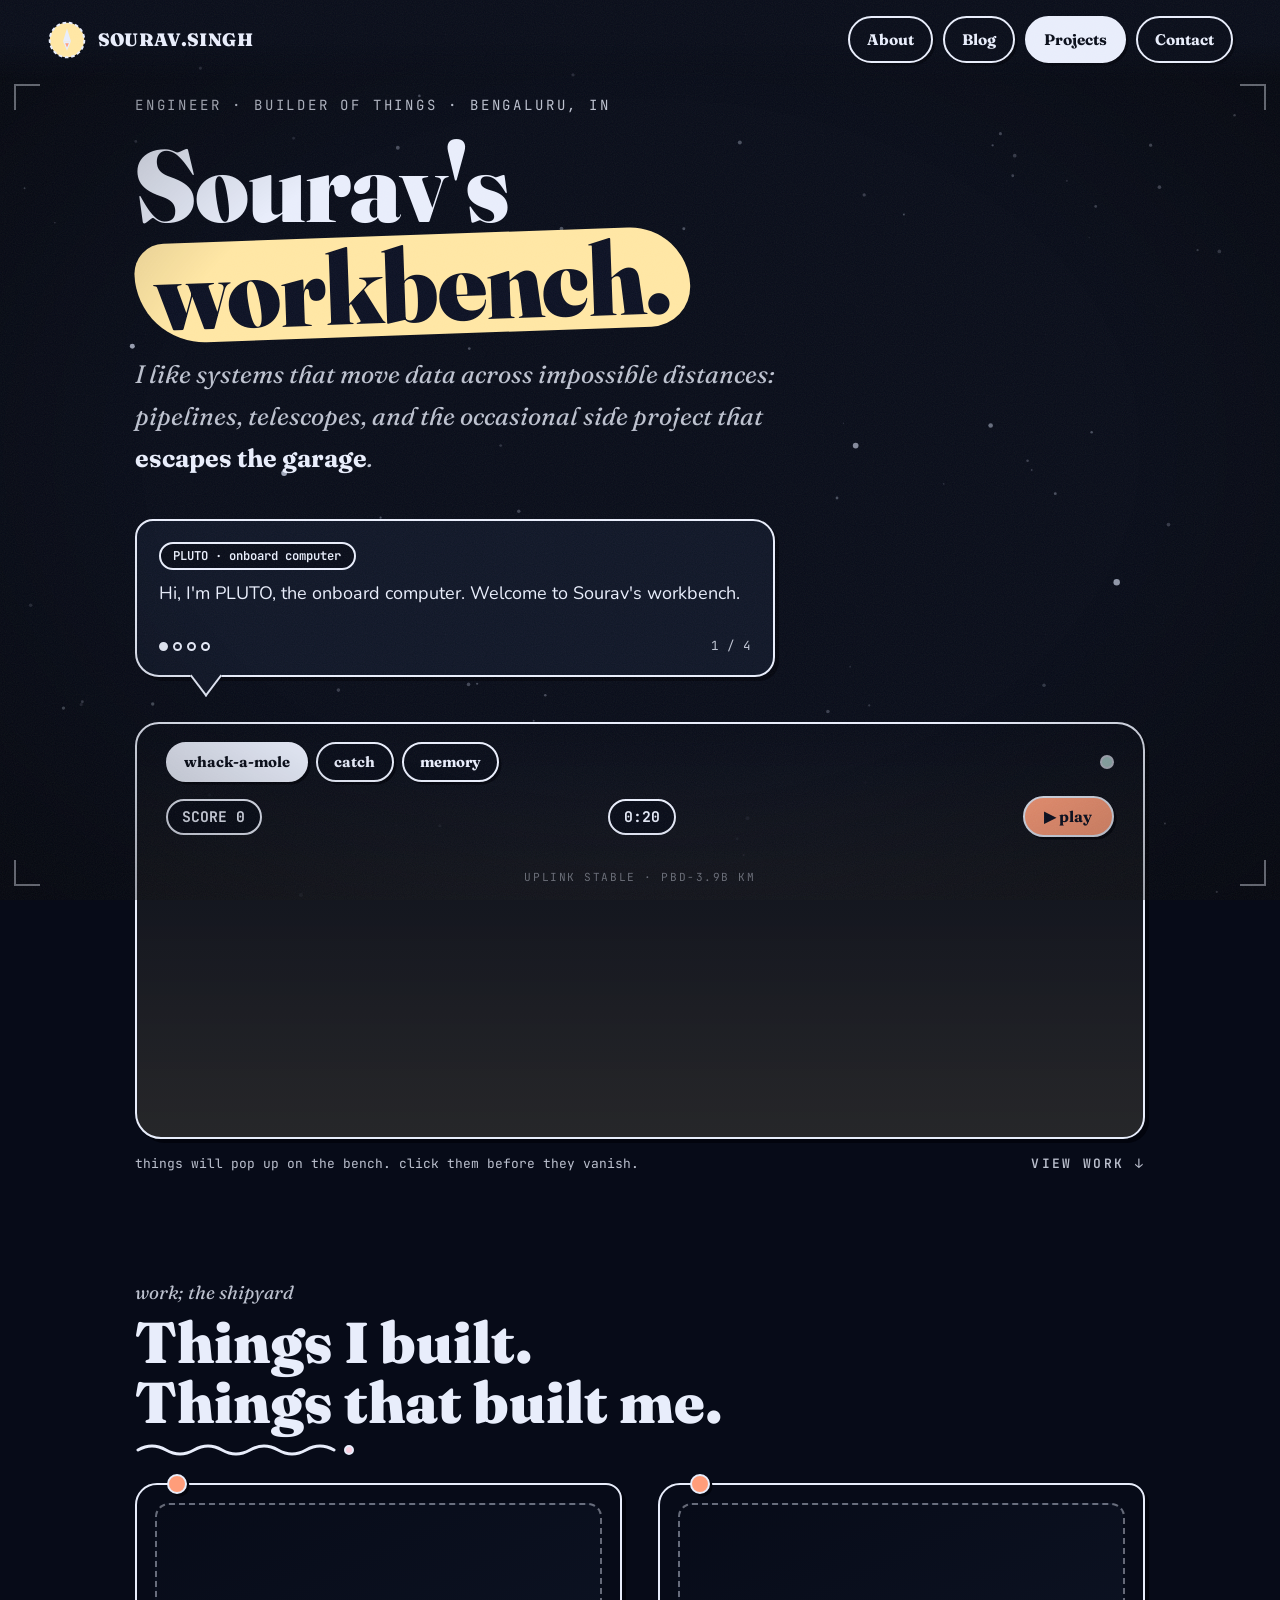
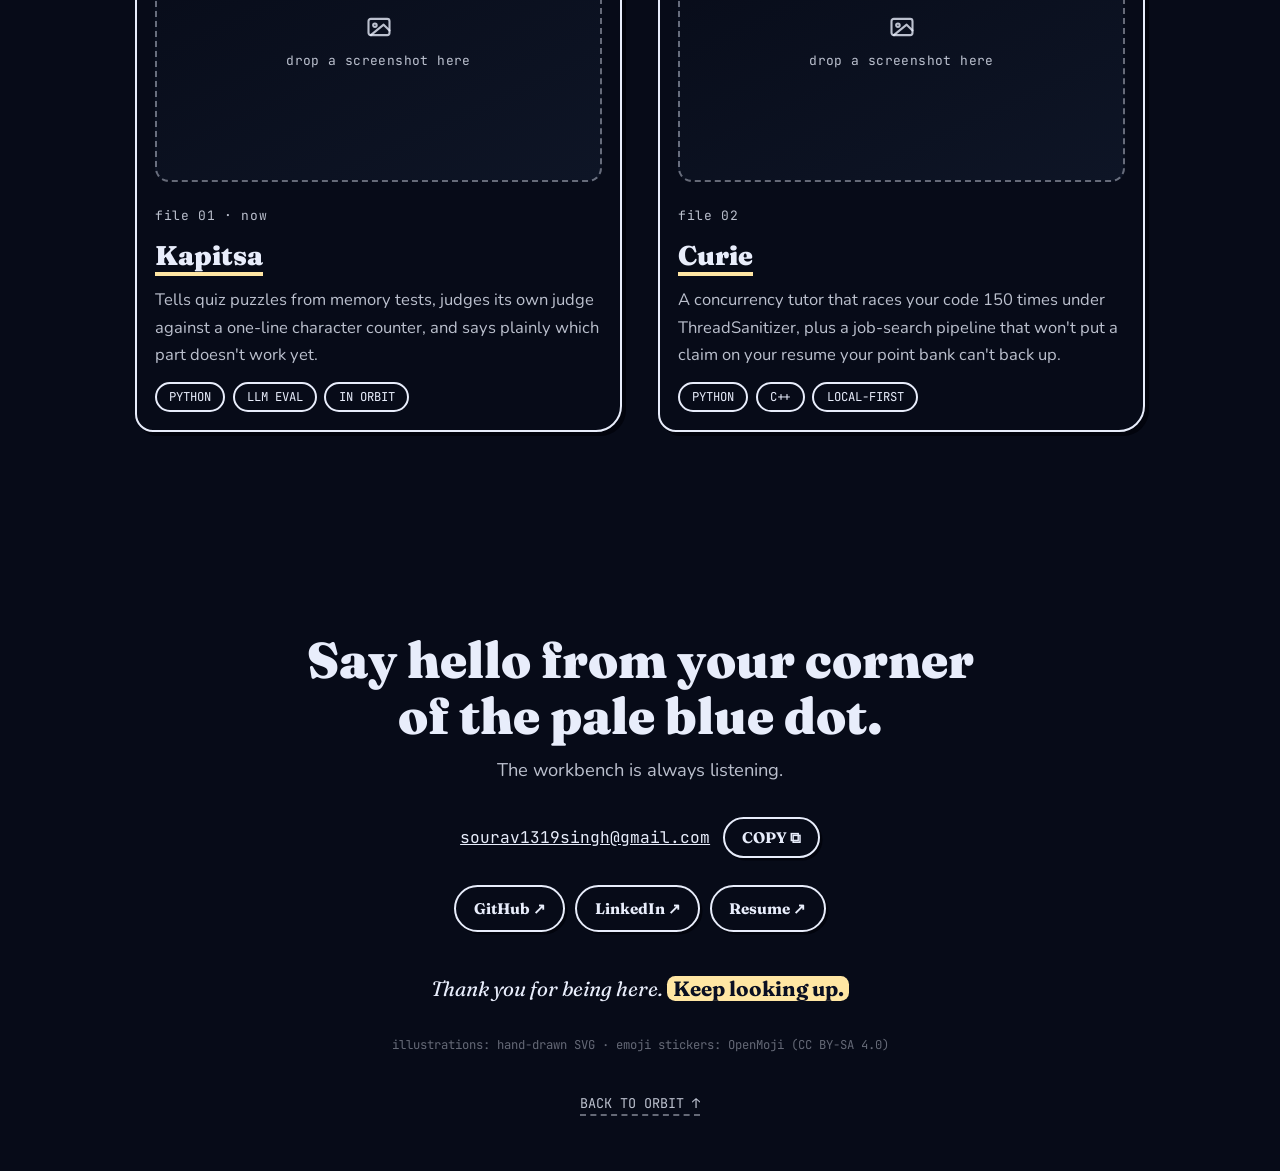
==== commit 4284706b: "Dark Carl Sagan theme: deep-space navy palette, real night-sky starfield, iPhone layout fixes Co-Aut" ====
--- a/index.html
+++ b/index.html
@@ -3,6 +3,7 @@
 <head>
 <meta charset="UTF-8">
 <meta name="viewport" content="width=device-width, initial-scale=1.0">
+<meta name="theme-color" content="#070b18">
 <title>Sourav Singh — Engineer, builder of things</title>
 <meta name="description" content="Sourav Singh's workbench. Software engineer, space enthusiast, builder of things.">
 <link rel="icon" href="data:image/svg+xml,%3Csvg xmlns='http://www.w3.org/2000/svg' viewBox='0 0 32 32'%3E%3Crect width='32' height='32' rx='7' fill='%23ffe6a3'/%3E%3Cpath d='M16 5l4 13h-8z' fill='%232a3bd6'/%3E%3Cpath d='M13 20h6l-3 6z' fill='%23ff9d7a'/%3E%3C/svg%3E">
--- a/style.css
+++ b/style.css
@@ -1,31 +1,23 @@
-/* Sourav's workbench — shared styles (riso aesthetic) */
+/* Sourav's workbench — shared styles (deep-space / Carl Sagan dark) */
 :root{
-  --paper:#fffefb; --paper-2:#faf8f2;
-  --ink:#2a3bd6;
-  --ink-70:rgba(42,59,214,.7); --ink-40:rgba(42,59,214,.4); --ink-15:rgba(42,59,214,.15);
+  --paper:#070b18; --paper-2:#0e1526;
+  --ink:#e8edfb;
+  --ink-70:rgba(232,237,251,.8); --ink-40:rgba(232,237,251,.42); --ink-15:rgba(232,237,251,.16);
+  --dark:#0a0f22;
   --pink:#f9cfe0; --pink-2:#fce3ee;
-  --yellow:#ffe6a3; --yellow-2:#fff0c8;
+  --yellow:#ffe6a3; --yellow-2:rgba(255,230,163,.13);
   --aqua:#c5ece8; --aqua-2:#ddf5f2;
   --mint:#d8eecb; --lav:#e2d9f8;
-  --coral:#ff9d7a; --cream:#fff8e6;
-  --hard:4px 4px 0 var(--ink); --hard-s:2.5px 2.5px 0 var(--ink);
+  --coral:#ff9d7a; --cream:#141b33;
+  --hard:4px 4px 0 #02040d; --hard-s:2.5px 2.5px 0 #02040d;
   --serif:'Fraunces',Georgia,serif;
   --sans:'Nunito',system-ui,sans-serif;
   --mono:'JetBrains Mono',monospace;
 }
 *{margin:0;padding:0;box-sizing:border-box}
 html{scroll-behavior:smooth;font-size:112.5%}
-body{background:var(--paper);color:var(--ink);font-family:var(--sans);line-height:1.65;font-size:1.02rem;overflow-x:hidden;
-  background-image:
-    radial-gradient(var(--ink-15) .8px, transparent .8px),
-    radial-gradient(42% 36% at 10% 12%, rgba(255,90,160,.5), transparent 70%),
-    radial-gradient(46% 40% at 90% 8%, rgba(90,110,255,.42), transparent 70%),
-    radial-gradient(50% 45% at 85% 92%, rgba(255,185,60,.45), transparent 70%),
-    radial-gradient(42% 38% at 8% 90%, rgba(70,220,175,.42), transparent 70%);
-  background-size:26px 26px, 100% 100%, 100% 100%, 100% 100%, 100% 100%;
-  background-repeat:repeat, no-repeat, no-repeat, no-repeat, no-repeat;
-  background-attachment:scroll, fixed, fixed, fixed, fixed}
-::selection{background:var(--yellow);color:var(--ink)}
+body{background:var(--paper);color:var(--ink);font-family:var(--sans);line-height:1.65;font-size:1.02rem;overflow-x:hidden}
+::selection{background:var(--yellow);color:var(--dark)}
 .wob{border-radius:255px 15px 225px 15px/15px 225px 15px 255px}
 .wob2{border-radius:15px 225px 15px 255px/255px 15px 225px 15px}
 
@@ -41,7 +33,7 @@
 
 /* ambient vignette + HUD corner frame, above content but non-interactive */
 body::after{content:"";position:fixed;inset:0;z-index:5;pointer-events:none;
-  background:radial-gradient(ellipse at center,transparent 58%,rgba(42,59,214,.08) 100%)}
+  background:radial-gradient(ellipse at center,transparent 55%,rgba(0,0,0,.42) 100%)}
 .hudframe{position:fixed;inset:0;z-index:6;pointer-events:none}
 .hudframe .hc{position:absolute;width:26px;height:26px;border:2px solid var(--ink);opacity:.4}
 .hudframe .hc.tl{top:84px;left:14px;border-right:none;border-bottom:none}
@@ -51,15 +43,24 @@
 .hudframe .hreadout{position:absolute;bottom:14px;left:50%;transform:translateX(-50%);font-family:var(--mono);font-size:.62rem;letter-spacing:.14em;color:var(--ink);opacity:.4;white-space:nowrap}
 @media(max-width:860px){.hudframe{display:none}}
 
+/* console telemetry — readouts from the thing PLUTO lives in, not decoration */
+.telemetry{position:fixed;inset:0;z-index:-1;pointer-events:none;font-family:var(--mono);font-size:.68rem;line-height:1.7;color:var(--ink);opacity:.4;letter-spacing:.02em}
+.telemetry .tm{position:absolute;white-space:nowrap}
+.telemetry .tm .lbl{display:block;opacity:.6;letter-spacing:.16em;font-size:.88em;margin-bottom:.1em}
+.telemetry .tm-track{top:128px;left:34px}
+.telemetry .tm-sig{top:100px;right:38px;text-align:right}
+.telemetry .tm-range{bottom:64px;left:28px}
+@media(max-width:1480px){.telemetry{display:none}}
+
 nav{position:fixed;top:0;left:0;right:0;z-index:50;display:flex;justify-content:space-between;align-items:center;padding:.9rem clamp(1.2rem,4vw,2.6rem);background:linear-gradient(to bottom,var(--paper) 55%,transparent)}
 .stamp{display:flex;align-items:center;gap:.6rem;text-decoration:none;color:var(--ink)}
 .stamp svg{display:block}
 .stamp span{font-family:var(--serif);font-weight:900;font-size:1rem;letter-spacing:.02em}
 nav .links{display:flex;gap:.55rem;flex-wrap:wrap}
-.pill{font-family:var(--serif);font-weight:700;font-size:.85rem;color:var(--ink);text-decoration:none;border:2px solid var(--ink);padding:.28rem .95rem;background:var(--yellow);box-shadow:var(--hard-s);border-radius:99px;transition:transform .15s,box-shadow .15s;display:inline-block}
+.pill{font-family:var(--serif);font-weight:700;font-size:.85rem;color:var(--ink);text-decoration:none;border:2px solid var(--ink);padding:.5rem .95rem;background:var(--paper);box-shadow:var(--hard-s);border-radius:99px;transition:transform .15s,box-shadow .15s;display:inline-block}
 .pill:hover{transform:translate(-2px,-2px);box-shadow:4px 4px 0 var(--ink)}
 .pill:active{transform:translate(1px,1px);box-shadow:1px 1px 0 var(--ink)}
-.pill.p-pink{background:var(--pink)}.pill.p-aqua{background:var(--aqua)}.pill.p-lav{background:var(--lav)}.pill.p-mint{background:var(--mint)}
+.pill.p-pink,.pill.p-aqua,.pill.p-lav,.pill.p-mint{background:var(--paper)}
 .pill.ghost{background:var(--paper)}
 .pill[aria-current="page"]{background:var(--ink);color:var(--paper)}
 
@@ -69,13 +70,13 @@
 header.hero{min-height:100svh;display:flex;flex-direction:column;justify-content:center;padding-top:5.2rem;position:relative}
 .kicker{font-family:var(--mono);font-size:.78rem;letter-spacing:.2em;color:var(--ink-70);margin-bottom:1rem}
 h1{font-family:var(--serif);font-weight:900;font-size:clamp(2.9rem,8vw,6rem);line-height:.98;letter-spacing:-.01em}
-h1 .yay{display:inline-block;background:var(--yellow);padding:0 .18em;border-radius:.3em .6em .4em .7em;transform:rotate(-2deg)}
-.hero .sub{margin-top:1.1rem;font-family:var(--serif);font-style:italic;font-size:clamp(1.1rem,2.4vw,1.4rem);color:var(--ink-70);max-width:38rem}
+h1 .yay{display:inline-block;background:var(--yellow);color:var(--dark);padding:0 .18em;border-radius:.3em .6em .4em .7em;transform:rotate(-2deg)}
+.hero .sub{margin-top:1rem;font-family:var(--serif);font-style:italic;font-size:clamp(1.1rem,2.4vw,1.4rem);color:var(--ink-70);max-width:38rem}
 .hero .sub b{color:var(--ink);font-style:normal;font-weight:700}
 
-.bubble{margin-top:2.2rem;max-width:640px;background:#fff;border:2px solid var(--ink);border-radius:18px 22px 20px 24px;box-shadow:var(--hard);padding:1rem 1.2rem;position:relative;cursor:pointer}
-.bubble::after{content:"";position:absolute;bottom:-14px;left:56px;width:24px;height:24px;background:#fff;border-right:2px solid var(--ink);border-bottom:2px solid var(--ink);transform:rotate(45deg) skew(8deg,8deg)}
-.bubble .who{display:inline-block;font-family:var(--mono);font-size:.68rem;font-weight:600;background:var(--aqua);border:2px solid var(--ink);border-radius:99px;padding:.1rem .7rem;margin-bottom:.5rem}
+.bubble{margin-top:2.25rem;max-width:640px;background:var(--paper-2);border:2px solid var(--ink);border-radius:18px 22px 20px 24px;box-shadow:var(--hard);padding:1rem 1.2rem;position:relative;cursor:pointer}
+.bubble::after{content:"";position:absolute;bottom:-14px;left:56px;width:24px;height:24px;background:var(--paper-2);border-right:2px solid var(--ink);border-bottom:2px solid var(--ink);transform:rotate(45deg) skew(8deg,8deg)}
+.bubble .who{display:inline-block;font-family:var(--mono);font-size:.68rem;font-weight:600;background:var(--paper);border:2px solid var(--ink);border-radius:99px;padding:.1rem .7rem;margin-bottom:.5rem}
 .bubble .txt{font-size:1rem;min-height:2.6rem;color:var(--ink)}
 .bubble.typing .txt::after{content:"";display:inline-block;width:2px;height:1em;background:var(--ink);margin-left:2px;vertical-align:-2px;animation:blink .9s steps(1) infinite}
 .bubble .pg{display:flex;align-items:center;gap:.45rem;margin-top:.6rem}
@@ -84,7 +85,7 @@
 .bubble .pg .dots i.on{background:var(--ink)}
 .bubble .pg .cnt{font-family:var(--mono);font-size:.7rem;color:var(--ink-70);margin-left:auto}
 
-.bench-wrap{margin-top:2.4rem;position:relative}
+.bench-wrap{margin-top:2.5rem;position:relative}
 .bench{position:relative;border:2px solid var(--ink);background:linear-gradient(to bottom,var(--paper) 0%,var(--yellow-2) 100%);border-radius:24px 28px 22px 26px;box-shadow:var(--hard);overflow:hidden;padding:1rem clamp(.8rem,3vw,1.6rem) 1.3rem}
 .bench-controls{display:flex;justify-content:space-between;align-items:center;margin-top:.8rem;gap:.6rem;flex-wrap:wrap}
 .bench-controls .benchnote{font-family:var(--mono);font-size:.72rem;color:var(--ink-70);white-space:nowrap}
@@ -96,13 +97,13 @@
 /* ---------- games ---------- */
 .gtop{display:flex;justify-content:space-between;align-items:center;gap:.6rem;margin-bottom:.8rem;flex-wrap:wrap}
 .gtabs{display:flex;gap:.45rem;flex-wrap:wrap}
-.gtab{font-family:var(--serif);font-weight:700;font-size:.82rem;border:2px solid var(--ink);background:var(--paper);color:var(--ink);border-radius:99px;padding:.3rem .9rem;cursor:pointer;box-shadow:var(--hard-s);transition:transform .15s,box-shadow .15s}
+.gtab{font-family:var(--serif);font-weight:700;font-size:.82rem;border:2px solid var(--ink);background:var(--paper);color:var(--ink);border-radius:99px;padding:.5rem .9rem;cursor:pointer;box-shadow:var(--hard-s);transition:transform .15s,box-shadow .15s}
 .gtab:hover{transform:translate(-2px,-2px);box-shadow:4px 4px 0 var(--ink)}
 .gtab.on{background:var(--ink);color:var(--paper)}
 .ghud{display:flex;justify-content:space-between;align-items:center;gap:.6rem;margin-bottom:.9rem;font-family:var(--mono);flex-wrap:wrap}
 .ghud .gstat{display:flex;gap:.9rem}
 .ghud .gstat b{font-family:var(--mono);font-size:.82rem;background:var(--paper);border:2px solid var(--ink);border-radius:99px;padding:.2rem .8rem;display:inline-block}
-#gstart{font-family:var(--serif);font-weight:700;font-size:.85rem;border:2px solid var(--ink);background:var(--coral);color:var(--ink);border-radius:99px;padding:.3rem 1.1rem;cursor:pointer;box-shadow:var(--hard-s);transition:transform .15s,box-shadow .15s}
+#gstart{font-family:var(--serif);font-weight:700;font-size:.85rem;border:2px solid var(--ink);background:var(--coral);color:var(--dark);border-radius:99px;padding:.5rem 1.1rem;cursor:pointer;box-shadow:var(--hard-s);transition:transform .15s,box-shadow .15s}
 #gstart:hover{transform:translate(-2px,-2px);box-shadow:4px 4px 0 var(--ink)}
 #gstart:disabled{opacity:.55;cursor:default;transform:none;box-shadow:var(--hard-s)}
 .gstage{position:relative;min-height:260px}
@@ -120,7 +121,7 @@
 .cstage{position:relative;height:260px;border:2px dashed var(--ink-40);border-radius:14px;background:var(--paper-2);overflow:hidden}
 .gfall{position:absolute;top:-54px;width:50px;height:50px;cursor:pointer}
 
-.mgrid{display:grid;grid-template-columns:repeat(6,1fr);gap:.6rem;max-width:620px;margin:0 auto}
+.mgrid{display:grid;grid-template-columns:repeat(6,1fr);gap:.5rem;max-width:620px;margin:0 auto}
 @media(max-width:640px){.mgrid{grid-template-columns:repeat(4,1fr)}}
 .gcard{aspect-ratio:1;border:none;background:none;cursor:pointer;padding:0;perspective:600px}
 .gcard.matched{cursor:default}
@@ -135,43 +136,42 @@
 .scrollcue::after{content:"↓";display:block;text-align:center;font-size:1rem;animation:hop 1.6s ease-in-out infinite}
 @keyframes hop{0%,100%{transform:translateY(0)}50%{transform:translateY(5px)}}
 
-#plutow{position:fixed;bottom:18px;right:18px;z-index:60;max-width:250px;background:#fff;border:2px solid var(--ink);border-radius:16px 20px 18px 22px;box-shadow:var(--hard-s);padding:.8rem .9rem;font-size:.85rem;display:none;cursor:pointer}
+#plutow{position:fixed;bottom:18px;right:18px;z-index:60;max-width:250px;background:var(--paper-2);border:2px solid var(--ink);border-radius:16px 20px 18px 22px;box-shadow:var(--hard-s);padding:.8rem .9rem;font-size:.85rem;display:none;cursor:pointer}
 #plutow.on{display:block}
-#plutow .who{display:inline-block;font-family:var(--mono);font-size:.64rem;font-weight:600;background:var(--pink);border:2px solid var(--ink);border-radius:99px;padding:.05rem .6rem;margin-bottom:.4rem}
-#plutow button.x{position:absolute;top:-10px;right:-10px;width:24px;height:24px;border:2px solid var(--ink);background:var(--yellow);color:var(--ink);border-radius:50%;font-weight:700;cursor:pointer;box-shadow:var(--hard-s)}
+#plutow .who{display:inline-block;font-family:var(--mono);font-size:.64rem;font-weight:600;background:var(--paper);border:2px solid var(--ink);border-radius:99px;padding:.05rem .6rem;margin-bottom:.4rem}
+#plutow button.x{position:absolute;top:-10px;right:-10px;width:24px;height:24px;border:2px solid var(--ink);background:var(--coral);color:var(--dark);border-radius:50%;font-weight:700;cursor:pointer;box-shadow:var(--hard-s)}
 
 /* sections */
 section{padding:clamp(3.6rem,8vw,6rem) 0;position:relative}
 .eyebrow{font-family:var(--serif);font-style:italic;font-size:1.05rem;color:var(--ink-70)}
-h2{font-family:var(--serif);font-weight:900;font-size:clamp(2rem,4.6vw,3.2rem);line-height:1.04;margin:.2rem 0 .6rem}
-.squig{display:block;margin:.4rem 0 1.6rem}
-.lead{color:var(--ink-70);max-width:42rem;margin-bottom:2.2rem}
+h2{font-family:var(--serif);font-weight:900;font-size:clamp(2rem,4.6vw,3.2rem);line-height:1.04;margin:.25rem 0 .5rem}
+.squig{display:block;margin:.5rem 0 1.5rem}
+.lead{color:var(--ink-70);max-width:42rem;margin-bottom:2.25rem}
 
 .about-grid{display:grid;grid-template-columns:1.1fr .9fr;gap:clamp(1.6rem,4vw,3.4rem);align-items:start}
 @media(max-width:880px){.about-grid{grid-template-columns:1fr}}
-.about-copy p{margin-bottom:.95rem}
+.about-copy p{margin-bottom:1rem}
 .about-copy p strong{font-weight:700}
-.chips{display:flex;flex-wrap:wrap;gap:.5rem;margin-top:1.2rem}
+.chips{display:flex;flex-wrap:wrap;gap:.5rem;margin-top:1.25rem}
 .chips span{font-family:var(--mono);font-size:.72rem;border:2px solid var(--ink);border-radius:99px;padding:.22rem .75rem;background:var(--paper)}
-.chips span:nth-child(2n){background:var(--pink-2)}.chips span:nth-child(3n){background:var(--aqua-2)}.chips span:nth-child(5n){background:var(--yellow-2)}
 
 .orbitcard{border:2px solid var(--ink);background:var(--paper);box-shadow:var(--hard);padding:1rem;border-radius:26px 22px 28px 20px}
 .orbitcard svg{width:100%;height:auto;display:block}
 .orbitcard .cap{font-family:var(--mono);font-size:.7rem;color:var(--ink-70);text-align:center;margin-top:.4rem}
 
-.qcard{margin-top:1.2rem;border:2px solid var(--ink);background:var(--cream);box-shadow:var(--hard);padding:1.1rem 1.4rem;border-radius:14px 22px 16px 24px}
-.qcard .tag{display:inline-block;font-family:var(--serif);font-weight:700;font-size:.78rem;border:2px solid var(--ink);border-radius:99px;padding:.12rem .8rem;background:var(--aqua);margin-bottom:.6rem}
+.qcard{margin-top:1.25rem;border:2px solid var(--ink);background:var(--cream);box-shadow:var(--hard);padding:1rem 1.5rem;border-radius:14px 22px 16px 24px}
+.qcard .tag{display:inline-block;font-family:var(--serif);font-weight:700;font-size:.78rem;border:2px solid var(--ink);border-radius:99px;padding:.12rem .8rem;background:var(--paper);margin-bottom:.5rem}
 .qcard blockquote{font-family:var(--serif);font-style:italic;font-size:clamp(1.15rem,2.6vw,1.45rem);line-height:1.45}
 .qcard cite{display:block;margin-top:.5rem;font-style:normal;font-family:var(--mono);font-size:.78rem;color:var(--ink-70)}
 
-.plancard{margin-top:2.8rem;border:2px solid var(--ink);box-shadow:var(--hard);border-radius:16px 24px 14px 26px;overflow:hidden;background:var(--cream)}
-.plancard .bar{display:flex;align-items:center;gap:.6rem;padding:.55rem 1rem;background:var(--lav);border-bottom:2px solid var(--ink);font-family:var(--mono);font-size:.74rem}
+.plancard{margin-top:2.75rem;border:2px solid var(--ink);box-shadow:var(--hard);border-radius:16px 24px 14px 26px;overflow:hidden;background:var(--cream)}
+.plancard .bar{display:flex;align-items:center;gap:.6rem;padding:.55rem 1rem;background:var(--paper-2);border-bottom:2px solid var(--ink);font-family:var(--mono);font-size:.74rem}
 .plancard .bar .dots{display:flex;gap:5px}
 .plancard .bar .dots i{width:11px;height:11px;border-radius:50%;border:2px solid var(--ink)}
 .plancard .bar .dots i:nth-child(1){background:var(--coral)}.plancard .bar .dots i:nth-child(2){background:var(--yellow)}.plancard .bar .dots i:nth-child(3){background:var(--mint)}
 .plancard .bar .path{margin-left:auto}
-.plancard pre{padding:1.2rem 1.3rem;overflow-x:auto;font-family:var(--mono);font-size:.88rem;line-height:1.8;color:var(--ink)}
-.plancard .c{color:var(--ink-40)}.plancard .k{color:#7a3bd6}.plancard .v{color:#c9622a}
+.plancard pre{padding:1.25rem 1.25rem;overflow-x:auto;font-family:var(--mono);font-size:.88rem;line-height:1.8;color:var(--ink)}
+.plancard .c{color:var(--ink-40)}.plancard .k{color:#b7a3ff}.plancard .v{color:#ffb08a}
 
 .bloghead{display:grid;grid-template-columns:1fr auto;gap:1.6rem;align-items:end;margin-bottom:2rem}
 @media(max-width:880px){.bloghead{grid-template-columns:1fr}}
@@ -180,10 +180,7 @@
 .notes{display:grid;gap:1rem}
 .note{display:grid;grid-template-columns:54px 1fr auto;gap:1rem;align-items:center;border:2px solid var(--ink);background:var(--paper);box-shadow:var(--hard);border-radius:18px 26px 16px 24px;padding:1rem 1.2rem;text-decoration:none;color:var(--ink);transition:transform .15s,box-shadow .15s}
 .note:hover{transform:translate(-2px,-2px);box-shadow:6px 6px 0 var(--ink)}
-.note .icon{width:44px;height:44px;border:2px solid var(--ink);border-radius:48% 52% 45% 55%;display:grid;place-items:center;background:var(--aqua)}
-.note:nth-child(7n+2) .icon{background:var(--pink)}.note:nth-child(7n+3) .icon{background:var(--yellow)}
-.note:nth-child(7n+4) .icon{background:var(--mint)}.note:nth-child(7n+5) .icon{background:var(--lav)}
-.note:nth-child(7n+6) .icon{background:var(--coral)}.note:nth-child(7n+7) .icon{background:var(--pink-2)}
+.note .icon{width:44px;height:44px;border:2px solid var(--ink);border-radius:48% 52% 45% 55%;display:grid;place-items:center;background:var(--paper-2)}
 .note .no{font-family:var(--mono);font-size:.72rem;color:var(--ink-70)}
 .note .t{font-family:var(--serif);font-weight:700;font-size:1.12rem}
 .note .t small{display:block;font-family:var(--sans);font-weight:400;font-size:.85rem;color:var(--ink-70);margin-top:.1rem}
@@ -191,18 +188,15 @@
 @media(max-width:640px){.note{grid-template-columns:1fr;gap:.5rem}}
 
 /* featured work — scattered card board */
-.board{display:grid;grid-template-columns:1fr 1fr;gap:2.6rem 2rem;margin-top:1rem}
-@media(max-width:820px){.board{grid-template-columns:1fr;gap:2.2rem}}
+.board{display:grid;grid-template-columns:1fr 1fr;gap:2.5rem 2rem;margin-top:1rem}
+@media(max-width:820px){.board{grid-template-columns:1fr;gap:2.25rem}}
 
 .pcard{position:relative;border:2px solid var(--ink);background:var(--paper);box-shadow:var(--hard);border-radius:22px 16px 26px 18px;padding:1rem;transition:transform .2s ease,box-shadow .2s ease}
 .pcard:hover{transform:translateY(-4px);box-shadow:7px 7px 0 var(--ink);z-index:2}
 
 .pcard .pin{position:absolute;top:-11px;left:30px;width:20px;height:20px;border-radius:50%;background:var(--coral);border:2px solid var(--ink);box-shadow:var(--hard-s)}
-.pcard:nth-child(2n) .pin{background:var(--mint)}
-.pcard:nth-child(3n) .pin{background:var(--aqua)}
-
-.pcard .mock{display:flex;flex-direction:column;align-items:center;justify-content:center;gap:.5rem;aspect-ratio:16/10;border:2px dashed var(--ink-40);border-radius:14px;background:linear-gradient(155deg,var(--pink-2),var(--lav));color:var(--ink-70);font-family:var(--mono);font-size:.72rem;letter-spacing:.03em;text-decoration:none}
-.pcard:nth-child(2n) .mock{background:linear-gradient(155deg,var(--aqua-2),var(--yellow-2))}
+
+.pcard .mock{display:flex;flex-direction:column;align-items:center;justify-content:center;gap:.5rem;aspect-ratio:16/10;border:2px dashed var(--ink-40);border-radius:14px;background:linear-gradient(155deg,var(--paper),var(--paper-2));color:var(--ink-70);font-family:var(--mono);font-size:.72rem;letter-spacing:.03em;text-decoration:none}
 .pcard .mock:hover{color:var(--ink)}
 
 .pinfo{margin-top:.95rem}
@@ -218,18 +212,17 @@
 @media(max-width:880px){.cs{grid-template-columns:1fr}}
 .rail{position:sticky;top:90px;display:flex;flex-direction:column;gap:.5rem;border-right:2px dashed var(--ink-40);padding-right:1rem}
 @media(max-width:880px){.rail{position:static;flex-direction:row;flex-wrap:wrap;border-right:none;padding-right:0;border-bottom:2px dashed var(--ink-40);padding-bottom:.8rem}}
-.rail a{font-family:var(--serif);font-weight:700;font-size:.92rem;color:var(--ink);text-decoration:none;border:2px solid var(--ink);border-radius:99px;padding:.25rem .9rem;background:var(--paper);box-shadow:var(--hard-s);transition:transform .15s}
+.rail a{font-family:var(--serif);font-weight:700;font-size:.92rem;color:var(--ink);text-decoration:none;border:2px solid var(--ink);border-radius:99px;padding:.5rem .9rem;background:var(--paper);box-shadow:var(--hard-s);transition:transform .15s}
 .rail a:hover{transform:translate(-2px,-2px)}
-.rail a.on{background:var(--lav)}
-.cs h3.big{font-family:var(--serif);font-weight:900;font-size:clamp(1.5rem,3.4vw,2.2rem);margin:1.8rem 0 .4rem}
-.cs .body p{margin:.8rem 0;max-width:46rem}
-.cs .body .eyebrow{margin-top:2.2rem;display:block}
-ul.resolve{list-style:none;max-width:46rem;margin:.8rem 0}
-ul.resolve li{border:2px dashed var(--ink-40);border-radius:12px 18px 10px 16px;padding:.5rem .9rem;margin:.4rem 0;font-size:.92rem}
+.rail a.on{background:var(--ink);color:var(--paper)}
+.cs h3.big{font-family:var(--serif);font-weight:900;font-size:clamp(1.5rem,3.4vw,2.2rem);margin:1.75rem 0 .5rem}
+.cs .body p{margin:.75rem 0;max-width:46rem}
+.cs .body .eyebrow{margin-top:2.25rem;display:block}
+ul.resolve{list-style:none;max-width:46rem;margin:.75rem 0}
+ul.resolve li{border:2px dashed var(--ink-40);border-radius:12px 18px 10px 16px;padding:.5rem .9rem;margin:.5rem 0;font-size:.92rem}
 ul.resolve li b{font-family:var(--mono);font-size:.78rem}
-.mockcards{display:grid;grid-template-columns:repeat(auto-fit,minmax(180px,1fr));gap:.8rem;margin:1rem 0}
-.mockcards .mc{border:2px solid var(--ink);border-radius:16px 12px 18px 14px;padding:1rem;background:linear-gradient(160deg,var(--pink-2),var(--lav));box-shadow:var(--hard-s);min-height:120px;display:flex;flex-direction:column;justify-content:flex-end;gap:.2rem}
-.mockcards .mc:nth-child(2n){background:linear-gradient(160deg,var(--aqua-2),var(--yellow-2))}
+.mockcards{display:grid;grid-template-columns:repeat(auto-fit,minmax(180px,1fr));gap:.75rem;margin:1rem 0}
+.mockcards .mc{border:2px solid var(--ink);border-radius:16px 12px 18px 14px;padding:1rem;background:linear-gradient(160deg,var(--paper),var(--paper-2));box-shadow:var(--hard-s);min-height:120px;display:flex;flex-direction:column;justify-content:flex-end;gap:.2rem}
 .mockcards .mc b{font-family:var(--serif);font-size:.98rem}
 .mockcards .mc small{font-size:.8rem;color:var(--ink-70)}
 
@@ -242,40 +235,40 @@
 .post .dek{font-family:var(--serif);font-style:italic;font-size:1.1rem;color:var(--ink-70);margin-bottom:2rem;max-width:40rem}
 .post .body p{margin:1rem 0;line-height:1.75}
 .post .body strong{font-weight:700}
-.post .body table{width:100%;border-collapse:collapse;margin:1.4rem 0;font-size:.88rem}
+.post .body table{width:100%;border-collapse:collapse;margin:1.5rem 0;font-size:.88rem}
 .post .body th,.post .body td{border:2px solid var(--ink);padding:.45rem .7rem;text-align:left;vertical-align:top}
 .post .body th{background:var(--yellow-2);font-family:var(--serif);font-weight:700}
 .post .body tbody tr:nth-child(2n){background:var(--paper-2)}
-.post .body pre{background:var(--cream);border:2px solid var(--ink);border-radius:12px 16px 10px 14px;padding:1rem 1.2rem;overflow-x:auto;font-family:var(--mono);font-size:.85rem;line-height:1.65;margin:1.3rem 0;box-shadow:var(--hard-s)}
+.post .body pre{background:var(--cream);border:2px solid var(--ink);border-radius:12px 16px 10px 14px;padding:1rem 1.25rem;overflow-x:auto;font-family:var(--mono);font-size:.85rem;line-height:1.65;margin:1.25rem 0;box-shadow:var(--hard-s)}
 .post .body code{font-family:var(--mono);font-size:.88em;background:var(--yellow-2);padding:.05rem .35rem;border-radius:5px}
 .post .body pre code{background:none;padding:0}
-.post .body blockquote{border-left:4px solid var(--ink);padding:.2rem 0 .2rem 1.1rem;margin:1.3rem 0;font-family:var(--serif);font-style:italic;font-size:1.05rem;color:var(--ink-70)}
-.post .memo{border:2px dashed var(--coral);background:var(--pink-2);border-radius:14px 20px 12px 22px;padding:1rem 1.2rem;margin:1.5rem 0;font-family:var(--mono);font-size:.82rem;line-height:1.6}
-.post .memo .flag{display:block;font-family:var(--sans);font-weight:700;font-size:.72rem;letter-spacing:.06em;text-transform:uppercase;color:#c9622a;margin-bottom:.35rem}
-.post-nav{margin-top:2.6rem;padding-top:1.4rem;border-top:2px dashed var(--ink-40);display:flex;justify-content:space-between;align-items:center;gap:1rem;flex-wrap:wrap}
-.post-nav a{font-family:var(--serif);font-weight:700;font-size:.88rem;color:var(--ink);text-decoration:none;border:2px solid var(--ink);border-radius:99px;padding:.3rem 1rem;background:var(--paper);box-shadow:var(--hard-s);transition:transform .15s}
+.post .body blockquote{border-left:4px solid var(--ink);padding:.2rem 0 .2rem 1.1rem;margin:1.25rem 0;font-family:var(--serif);font-style:italic;font-size:1.05rem;color:var(--ink-70)}
+.post .memo{border:2px dashed var(--coral);background:var(--cream);border-radius:14px 20px 12px 22px;padding:1rem 1.25rem;margin:1.5rem 0;font-family:var(--mono);font-size:.82rem;line-height:1.6}
+.post .memo .flag{display:block;font-family:var(--sans);font-weight:700;font-size:.72rem;letter-spacing:.06em;text-transform:uppercase;color:#ffb08a;margin-bottom:.35rem}
+.post-nav{margin-top:2.5rem;padding-top:1.5rem;border-top:2px dashed var(--ink-40);display:flex;justify-content:space-between;align-items:center;gap:1rem;flex-wrap:wrap}
+.post-nav a{font-family:var(--serif);font-weight:700;font-size:.88rem;color:var(--ink);text-decoration:none;border:2px solid var(--ink);border-radius:99px;padding:.5rem 1rem;background:var(--paper);box-shadow:var(--hard-s);transition:transform .15s}
 .post-nav a:hover{transform:translate(-2px,-2px);box-shadow:4px 4px 0 var(--ink)}
 .post-nav .all{margin:0 auto}
 
 footer{padding:clamp(3.5rem,8vw,5.5rem) 0 3rem;text-align:center}
 footer .big{font-family:var(--serif);font-weight:900;font-size:clamp(1.8rem,4.5vw,2.8rem);line-height:1.1;margin-bottom:.6rem}
-footer .sub{color:var(--ink-70);margin-bottom:1.8rem}
-.mailrow{display:flex;justify-content:center;align-items:center;gap:.7rem;flex-wrap:wrap;margin-bottom:1.4rem;font-family:var(--mono);font-size:.9rem}
+footer .sub{color:var(--ink-70);margin-bottom:1.75rem}
+.mailrow{display:flex;justify-content:center;align-items:center;gap:.7rem;flex-wrap:wrap;margin-bottom:1.5rem;font-family:var(--mono);font-size:.9rem}
 .mailrow a{color:var(--ink)}
-#copymail{font-family:var(--serif);font-weight:700;font-size:.85rem;background:var(--yellow);border:2px solid var(--ink);color:var(--ink);padding:.3rem .95rem;border-radius:99px;cursor:pointer;box-shadow:var(--hard-s)}
+#copymail{font-family:var(--serif);font-weight:700;font-size:.85rem;background:var(--paper);border:2px solid var(--ink);color:var(--ink);padding:.5rem .95rem;border-radius:99px;cursor:pointer;box-shadow:var(--hard-s)}
 #copymail:hover{transform:translate(-2px,-2px);box-shadow:4px 4px 0 var(--ink)}
-.elsewhere{display:flex;justify-content:center;gap:.6rem;flex-wrap:wrap;margin-bottom:2.2rem}
+.elsewhere{display:flex;justify-content:center;gap:.6rem;flex-wrap:wrap;margin-bottom:2.25rem}
 .signoff{font-family:var(--serif);font-style:italic;font-size:1.15rem}
-.signoff b{font-style:normal;background:var(--yellow);padding:0 .25em;border-radius:.4em}
+.signoff b{font-style:normal;background:var(--yellow);color:var(--dark);padding:0 .25em;border-radius:.4em}
 footer .top{display:inline-block;margin-top:2rem;font-family:var(--mono);font-size:.75rem;color:var(--ink-70);text-decoration:none;border-bottom:2px dashed var(--ink-40)}
 footer .top:hover{color:var(--ink)}
 
-#modal{position:fixed;inset:0;z-index:90;display:none;place-items:center;background:rgba(42,59,214,.25);padding:1.5rem}
+#modal{position:fixed;inset:0;z-index:90;display:none;place-items:center;background:rgba(2,4,13,.62);padding:1.5rem}
 #modal.open{display:grid}
 #modal .box{max-width:520px;border:2px solid var(--ink);background:var(--cream);box-shadow:var(--hard);padding:2rem;position:relative;border-radius:18px 26px 20px 28px}
 #modal .box p{font-family:var(--serif);font-style:italic;font-size:1.25rem;line-height:1.55}
 #modal .box cite{display:block;margin-top:1rem;font-style:normal;font-family:var(--mono);font-size:.75rem;color:var(--ink-70)}
-#modal .box button{position:absolute;top:-12px;right:-12px;width:28px;height:28px;border:2px solid var(--ink);background:var(--coral);color:var(--ink);font-weight:700;border-radius:50%;cursor:pointer;box-shadow:var(--hard-s)}
+#modal .box button{position:absolute;top:-12px;right:-12px;width:28px;height:28px;border:2px solid var(--ink);background:var(--coral);color:var(--dark);font-weight:700;border-radius:50%;cursor:pointer;box-shadow:var(--hard-s)}
 
 .rv{opacity:0;transform:translateY(20px);transition:opacity .6s ease,transform .6s ease}
 .rv.in{opacity:1;transform:none}
@@ -287,6 +280,21 @@
 }
 
 /* riso grain overlay */
-.grain{position:fixed;inset:0;z-index:80;pointer-events:none;opacity:.05;mix-blend-mode:multiply;
+.grain{position:fixed;inset:0;z-index:80;pointer-events:none;opacity:.07;mix-blend-mode:screen;
   background-image:url("data:image/svg+xml,%3Csvg xmlns='http://www.w3.org/2000/svg' width='300' height='300'%3E%3Cfilter id='n'%3E%3CfeTurbulence type='fractalNoise' baseFrequency='0.9' numOctaves='2'/%3E%3C/filter%3E%3Crect width='100%25' height='100%25' filter='url(%23n)'/%3E%3C/svg%3E")}
 footer .credit{margin-top:1.6rem;font-family:var(--mono);font-size:.68rem;color:var(--ink-40)}
+
+/* ---------- small screens ---------- */
+@media(max-width:700px){
+  nav{flex-wrap:wrap;gap:.45rem .7rem;padding:.7rem 1rem}
+  .stamp span{font-size:.9rem}
+  nav .links{gap:.4rem}
+  .pill{font-size:.78rem;padding:.42rem .75rem}
+  header.hero{padding-top:10rem}
+  main>section{padding-top:9.5rem !important}
+  #plutow{max-width:200px;font-size:.78rem;bottom:12px;right:12px}
+  .post .body table{display:block;overflow-x:auto}
+  .scrollcue{display:none}
+}
+body{-webkit-tap-highlight-color:transparent}
+:focus-visible{outline:3px solid var(--yellow);outline-offset:2px}
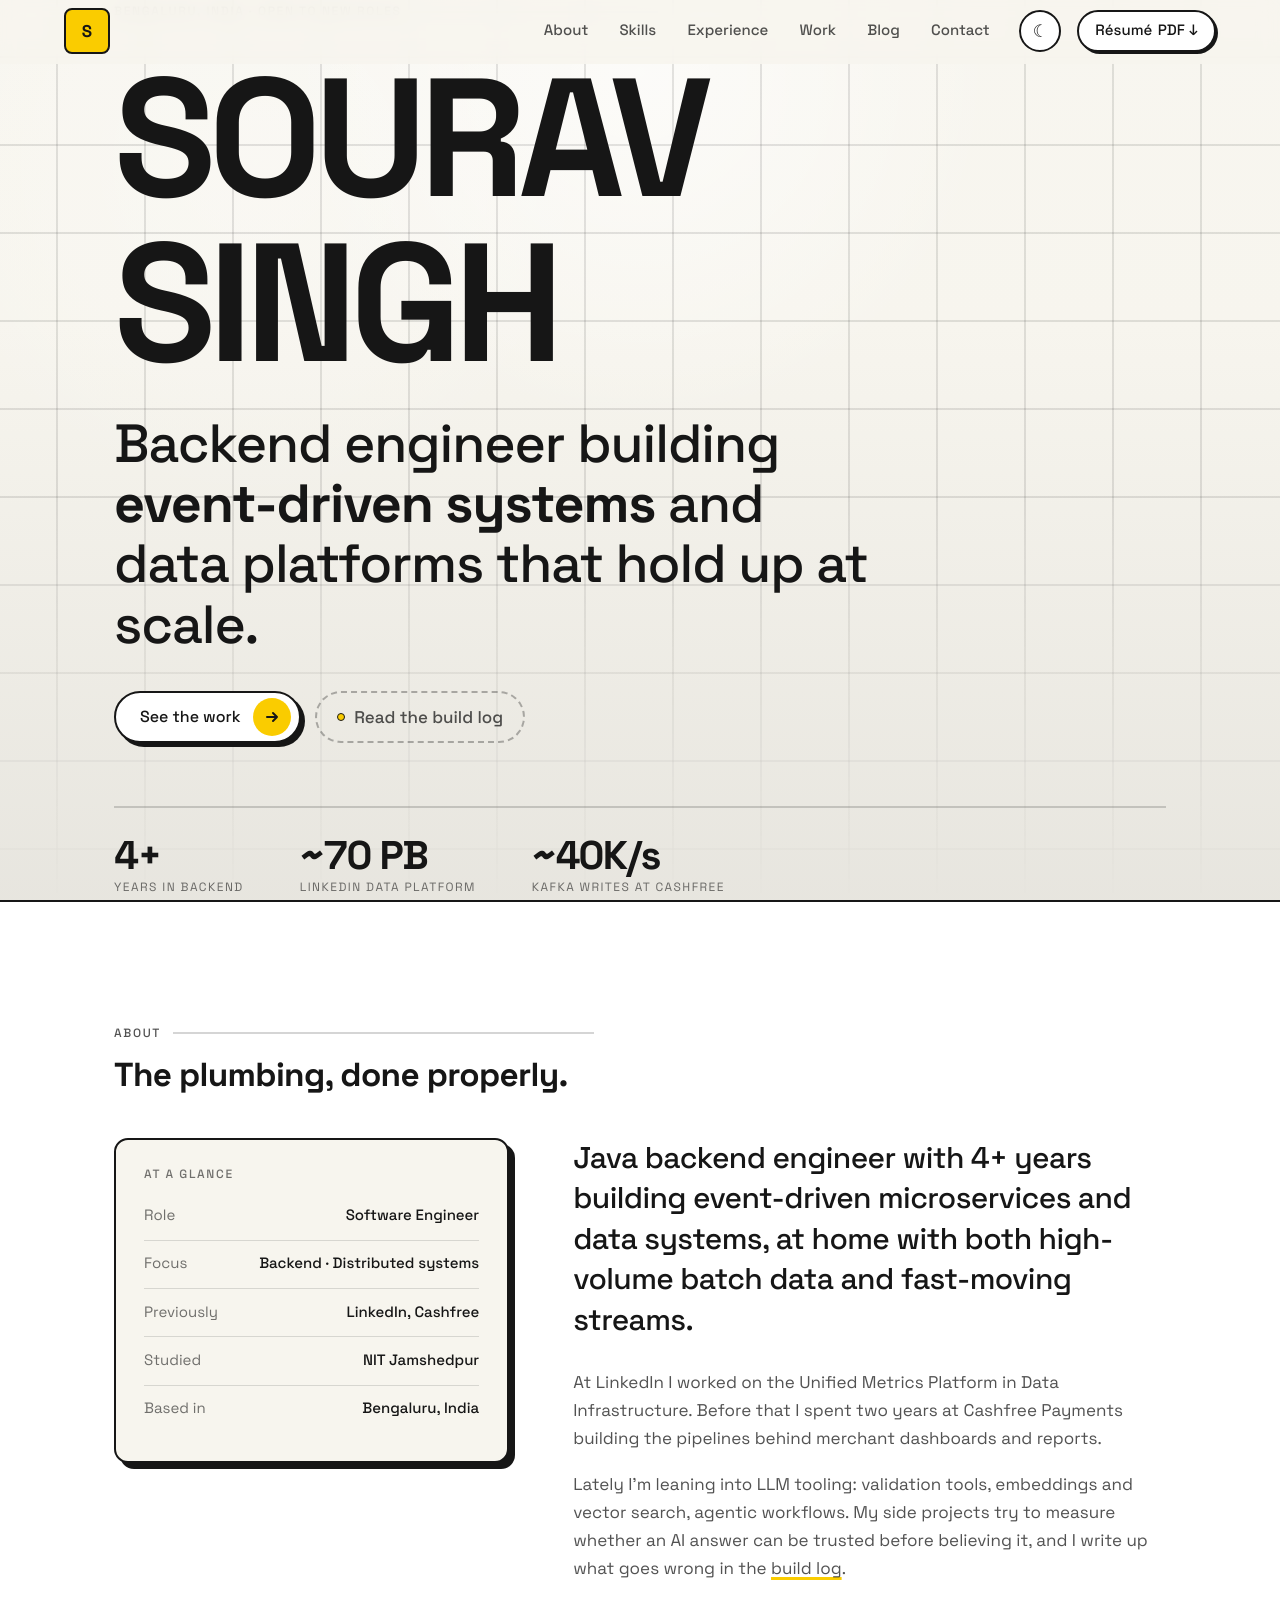
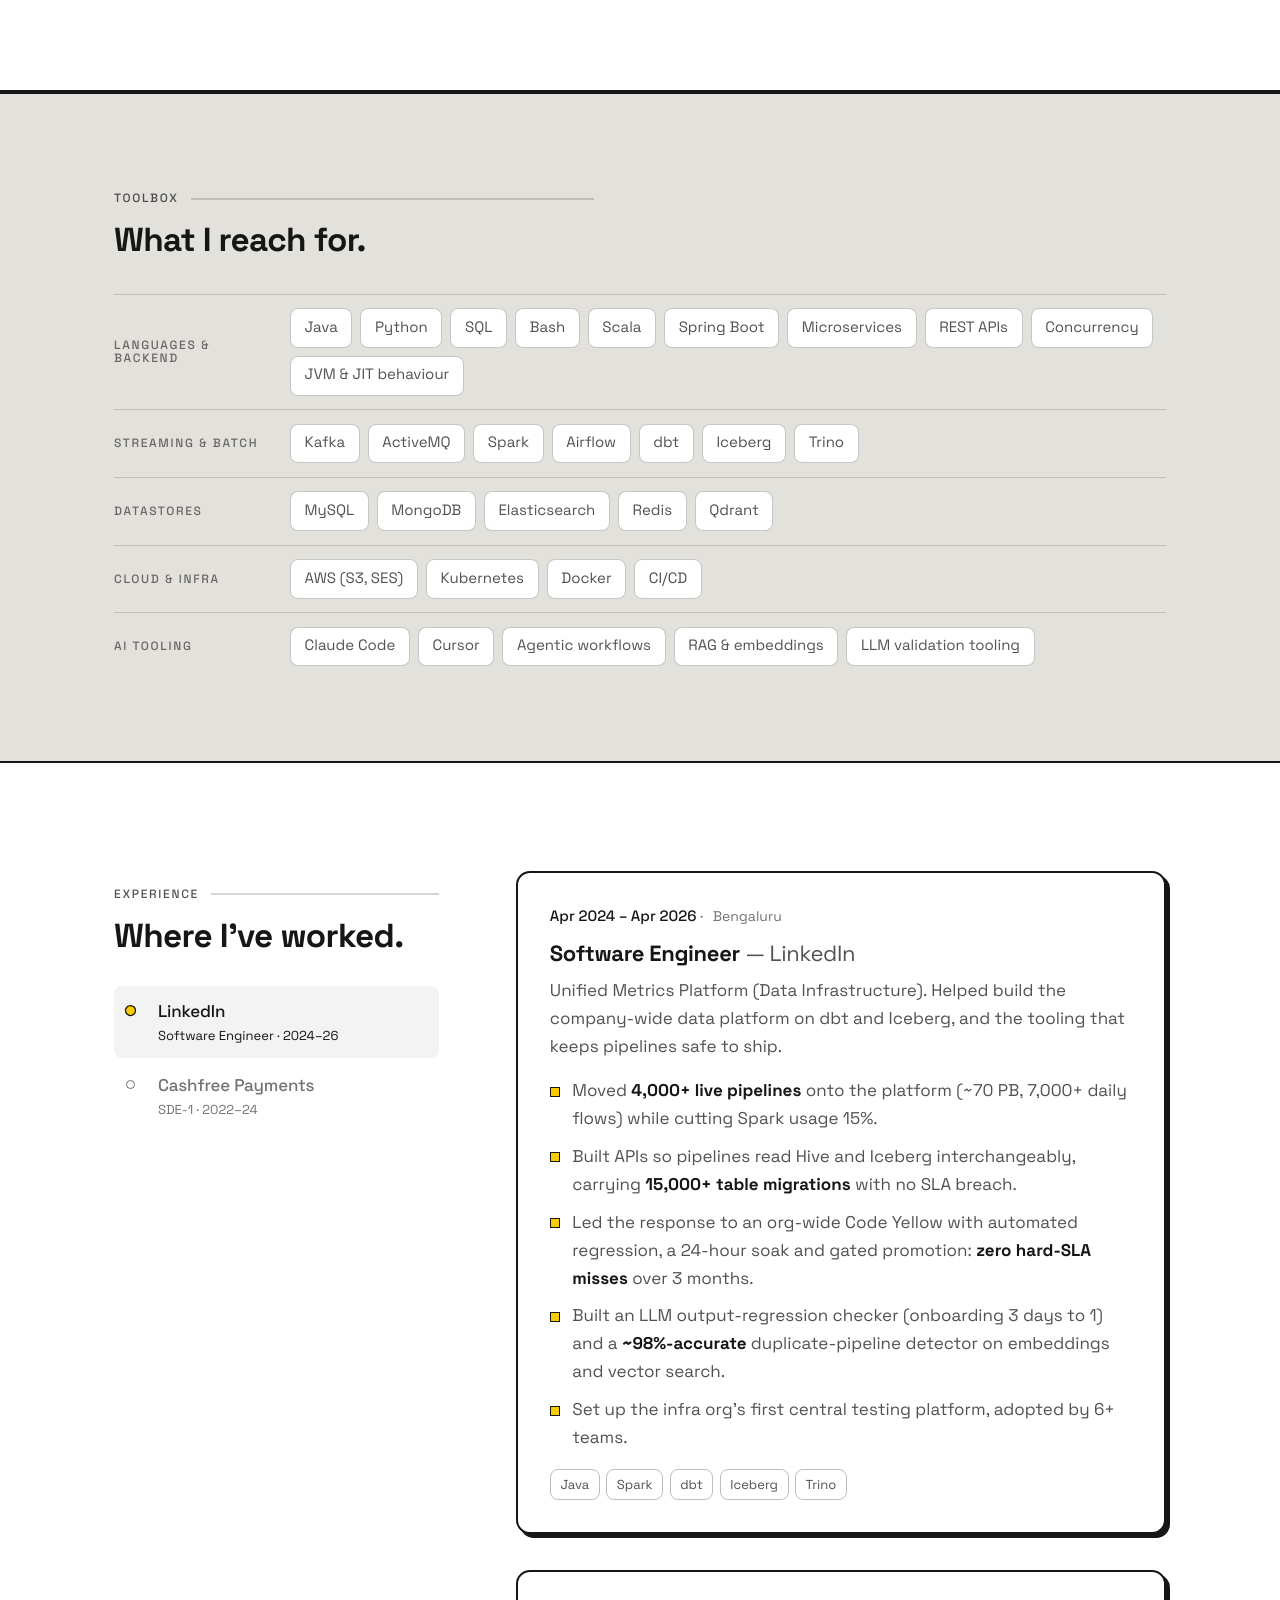
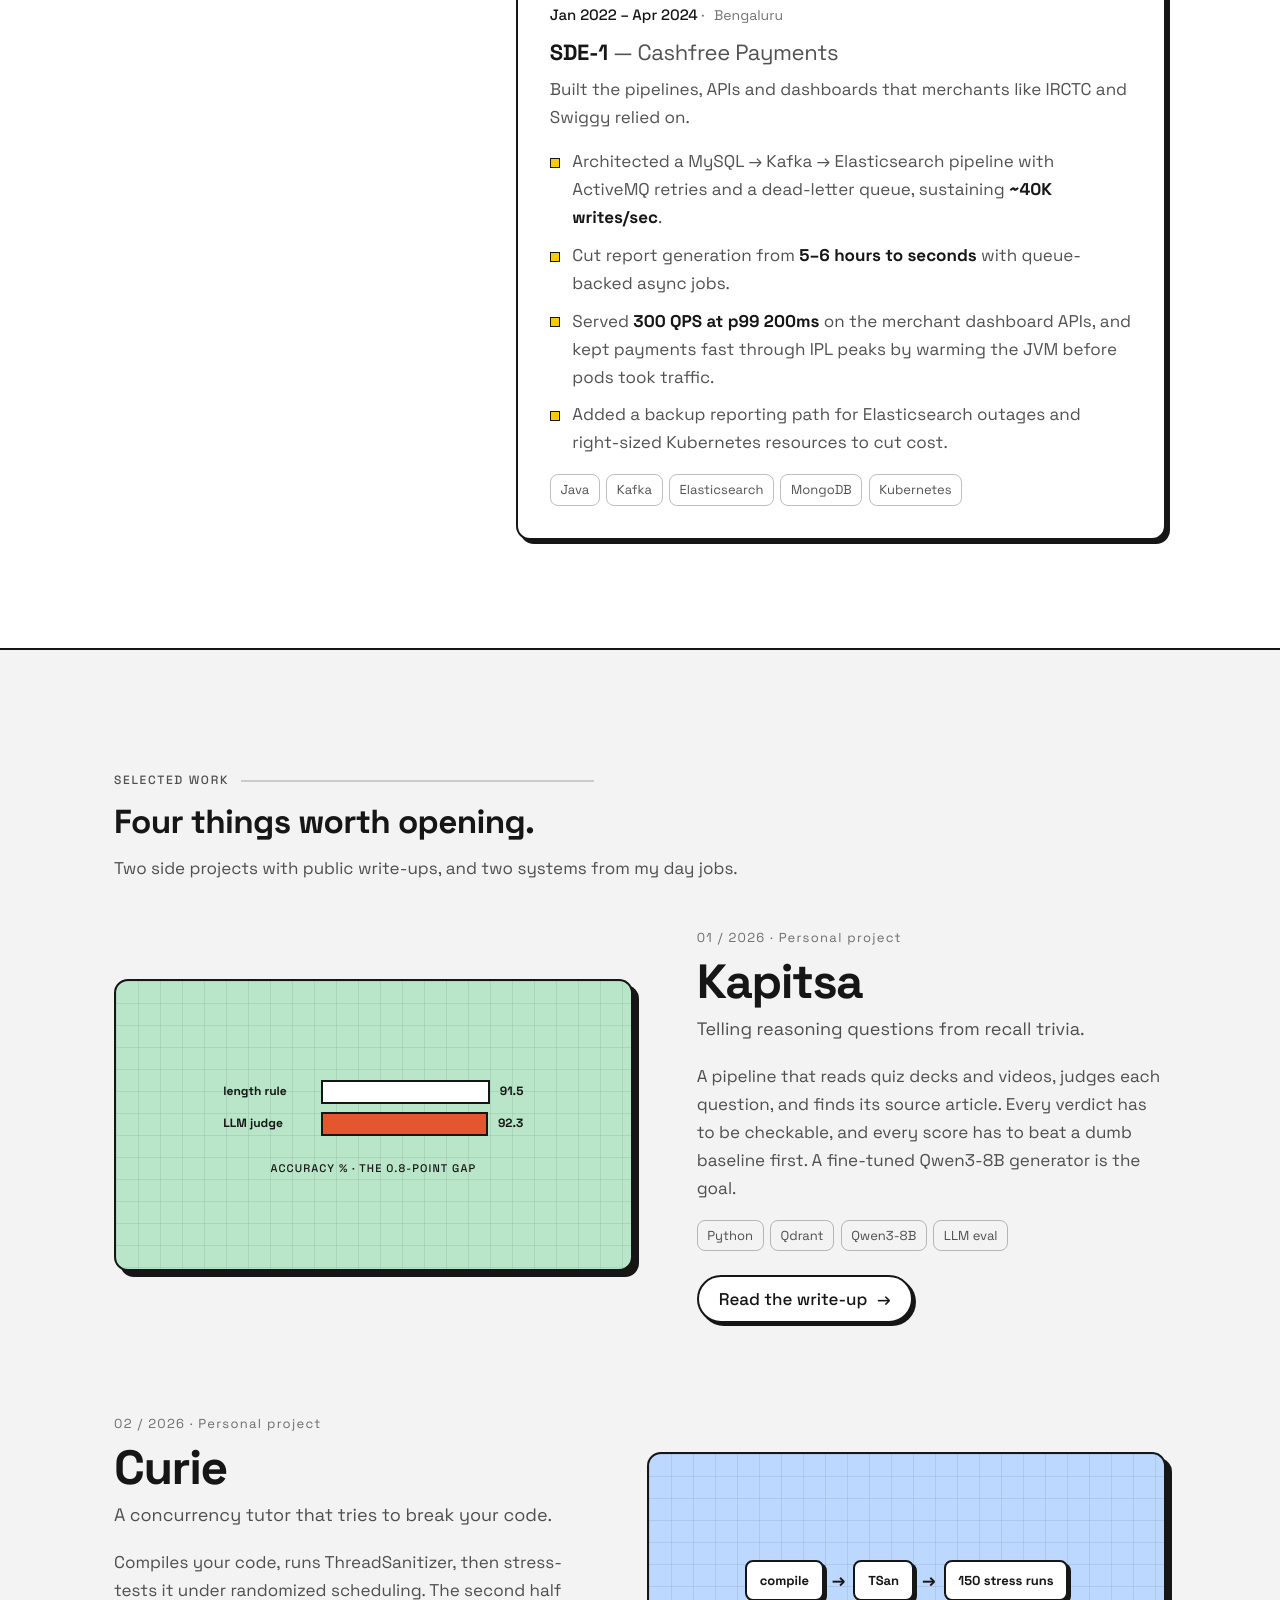
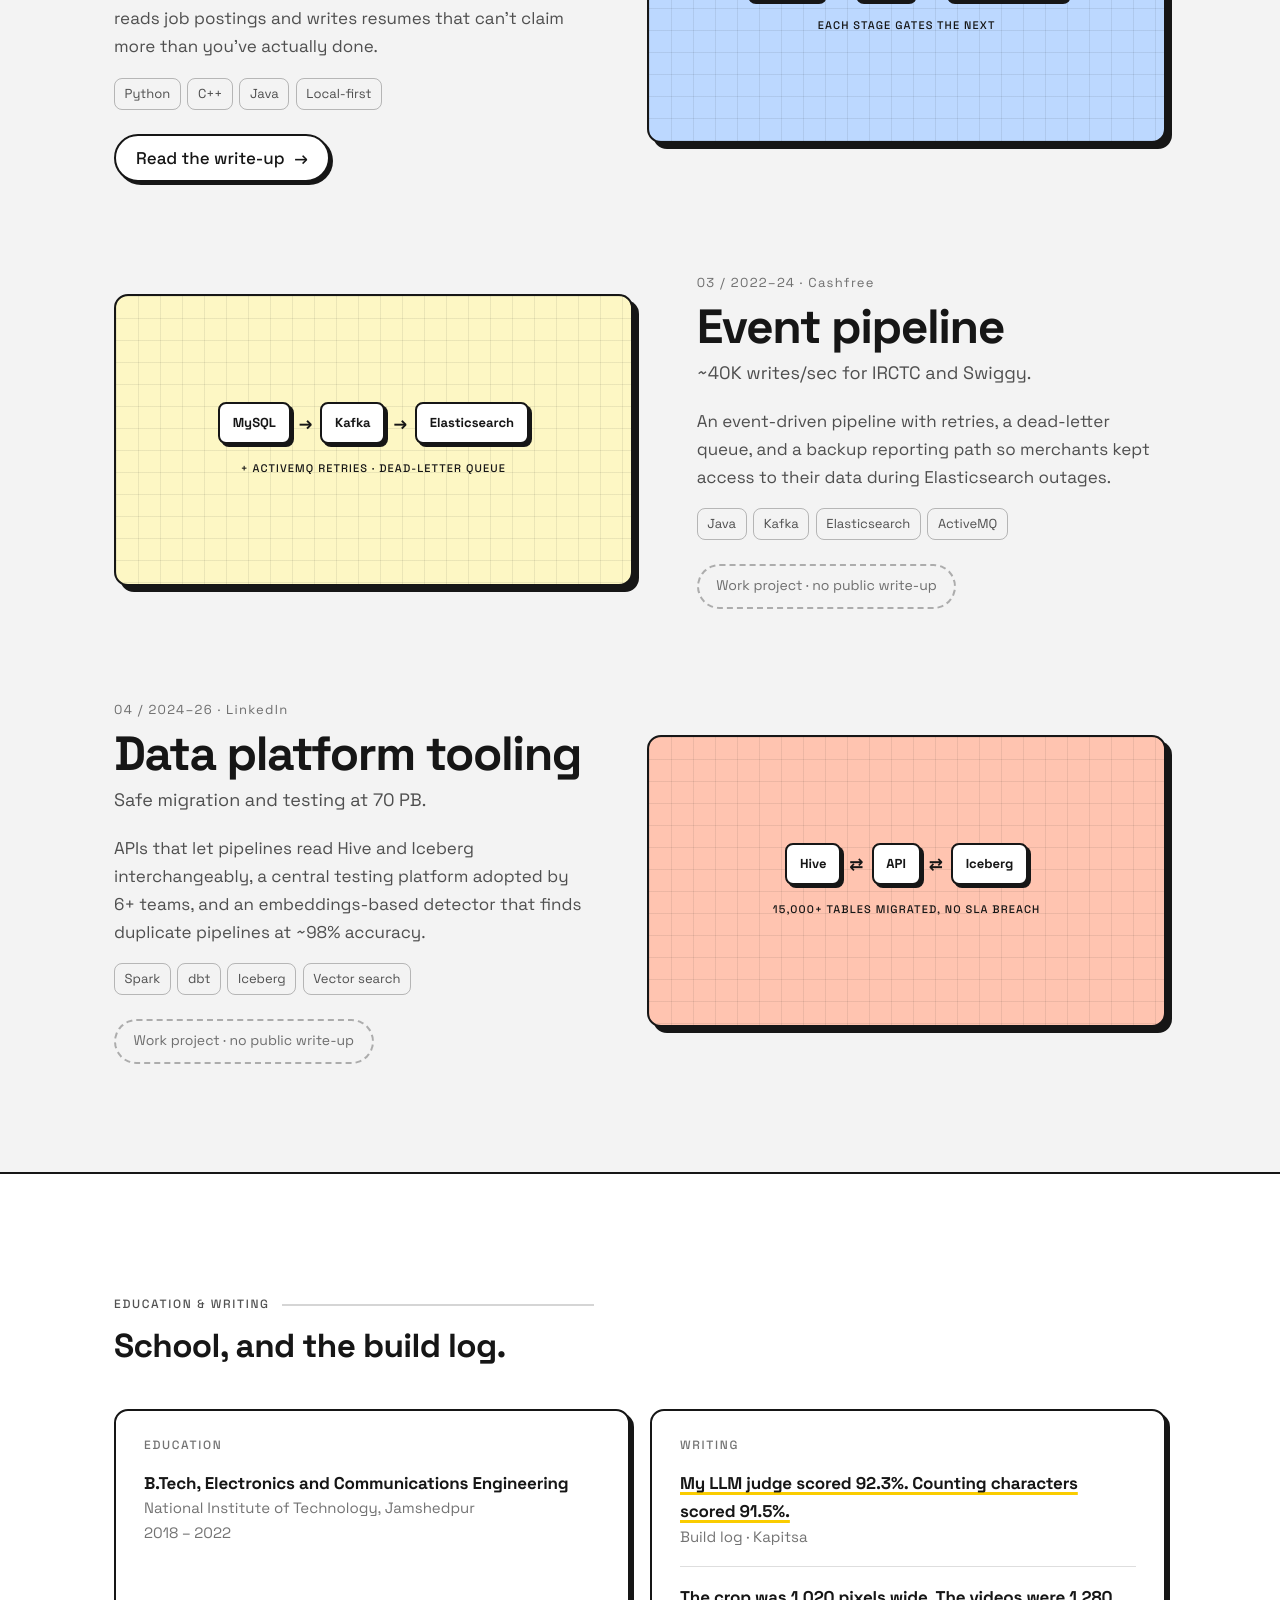
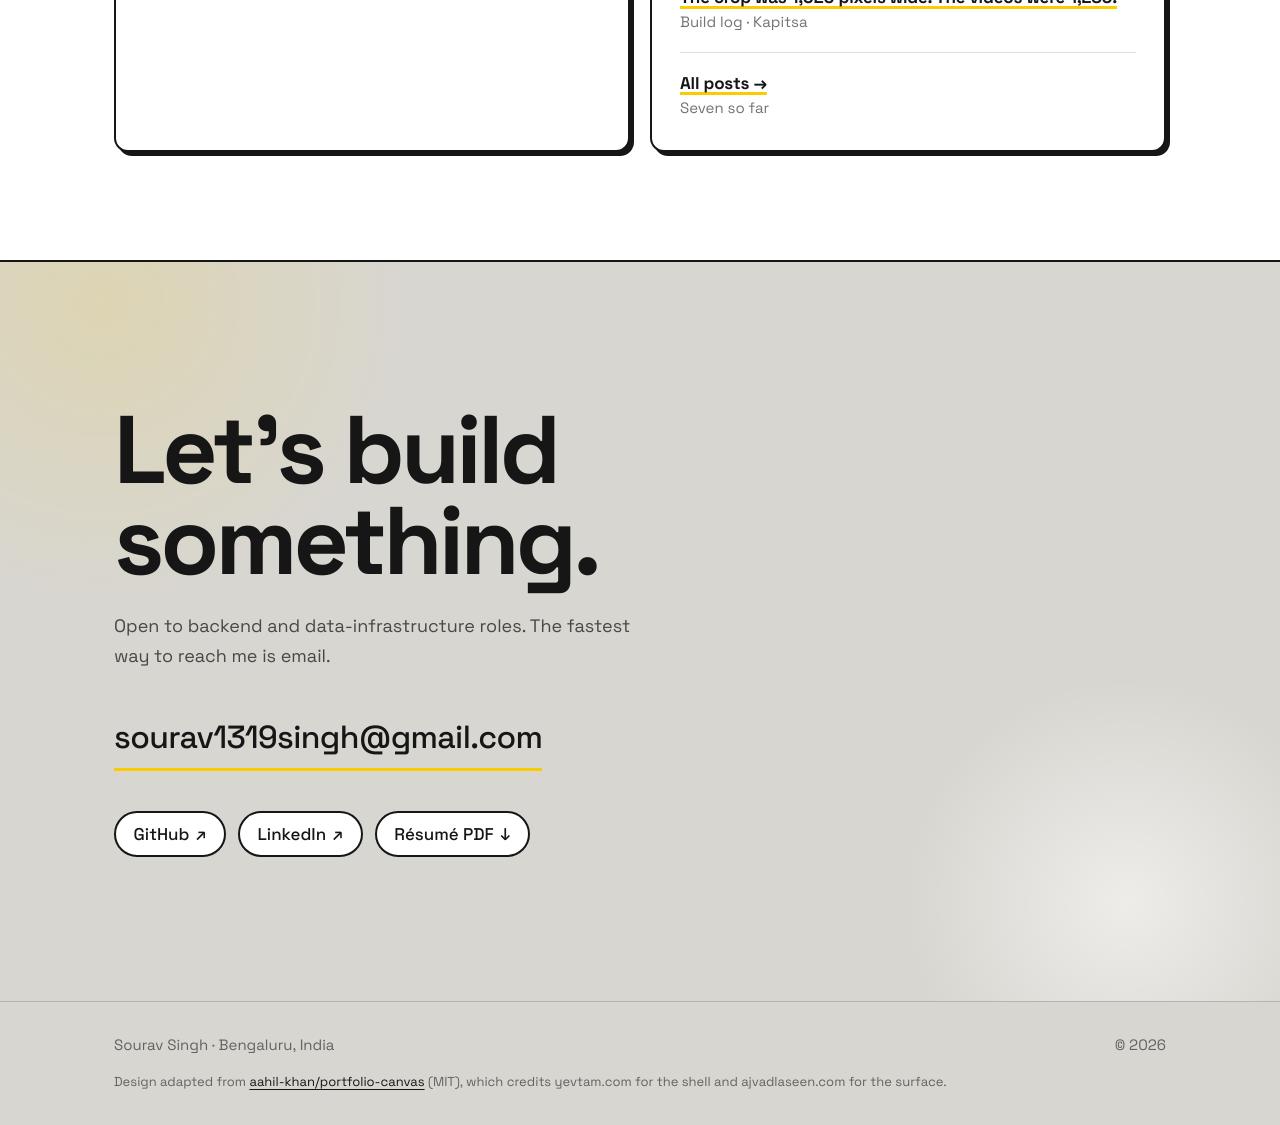
==== commit fa236325: "Rebuild home page: paper/neobrutalist design adapted from aahil-khan/portfolio-canvas (MIT), content" ====
--- a/index.html
+++ b/index.html
@@ -3,394 +3,279 @@
 <head>
 <meta charset="UTF-8">
 <meta name="viewport" content="width=device-width, initial-scale=1.0">
-<meta name="theme-color" content="#070b18">
-<title>Sourav Singh — Engineer, builder of things</title>
-<meta name="description" content="Sourav Singh's workbench. Software engineer, space enthusiast, builder of things.">
-<link rel="icon" href="data:image/svg+xml,%3Csvg xmlns='http://www.w3.org/2000/svg' viewBox='0 0 32 32'%3E%3Crect width='32' height='32' rx='7' fill='%23ffe6a3'/%3E%3Cpath d='M16 5l4 13h-8z' fill='%232a3bd6'/%3E%3Cpath d='M13 20h6l-3 6z' fill='%23ff9d7a'/%3E%3C/svg%3E">
+<meta name="theme-color" content="#f7f5ee">
+<title>Sourav Singh</title>
+<meta name="description" content="Sourav Singh is a Java backend engineer with 4+ years building event-driven microservices and data systems at LinkedIn and Cashfree.">
+<link rel="icon" href="data:image/svg+xml,%3Csvg xmlns='http://www.w3.org/2000/svg' viewBox='0 0 32 32'%3E%3Crect x='1' y='1' width='30' height='30' rx='7' fill='%23facc00' stroke='%23161616' stroke-width='2'/%3E%3Ctext x='16' y='23' font-size='19' font-weight='700' font-family='Arial' text-anchor='middle' fill='%23161616'%3ES%3C/text%3E%3C/svg%3E">
+<script>
+  /* before first paint: enable reveal styles and apply the saved theme, so nothing flashes */
+  (function(){
+    var d=document.documentElement;d.className+=' js';
+    var t=null;try{t=localStorage.getItem('theme');}catch(e){}
+    if(!t)t=matchMedia('(prefers-color-scheme: dark)').matches?'dark':'light';
+    d.dataset.theme=t;
+  })();
+</script>
 <link rel="preconnect" href="https://fonts.googleapis.com">
 <link rel="preconnect" href="https://fonts.gstatic.com" crossorigin>
-<link href="https://fonts.googleapis.com/css2?family=Fraunces:ital,opsz,wght@0,9..144,500;0,9..144,700;0,9..144,900;1,9..144,500&family=Nunito:wght@400;600;700&family=JetBrains+Mono:wght@400;600&display=swap" rel="stylesheet">
-<link rel="stylesheet" href="style.css">
+<link href="https://fonts.googleapis.com/css2?family=Space+Grotesk:wght@400;500;700&display=swap" rel="stylesheet">
+<link rel="stylesheet" href="home.css">
 </head>
 <body>
-
-<div id="boot" aria-hidden="true">
-  <div>ESTABLISHING UPLINK<span class="blink">_</span></div>
-  <div class="bar"><i id="bootbar"></i></div>
-  <div id="bootmsg">warming up the workbench…</div>
-</div>
-
-<div class="grain" aria-hidden="true"></div>
-
-<div id="sky"><canvas id="cv"></canvas></div>
-
-<nav>
-  <a class="stamp" href="./" aria-label="home">
-    <svg width="40" height="40" viewBox="0 0 44 44" aria-hidden="true">
-      <circle cx="22" cy="22" r="19" fill="var(--yellow)" stroke="var(--ink)" stroke-width="2.2" stroke-dasharray="4 3"/>
-      <path d="M22 9l4.5 15h-9z" fill="var(--ink)"/>
-      <path d="M19 25h6l-3 7z" fill="var(--coral)" stroke="var(--ink)" stroke-width="1.4"/>
-    </svg>
-    <span>SOURAV.SINGH</span>
-  </a>
-  <div class="links">
-    <a class="pill p-pink" href="about.html">About</a>
-    <a class="pill" href="blog.html">Blog</a>
-    <a class="pill p-aqua" href="#projects" aria-current="page">Projects</a>
-    <a class="pill p-lav" href="#contact">Contact</a>
+<div id="cursor" aria-hidden="true"></div>
+
+<header class="bar">
+  <a class="mark" href="#top" aria-label="Back to top">S</a>
+  <nav aria-label="Sections">
+    <a href="#about">About</a>
+    <a href="#skills">Skills</a>
+    <a href="#experience">Experience</a>
+    <a href="#work">Work</a>
+    <a href="blog.html">Blog</a>
+    <a href="#contact">Contact</a>
+  </nav>
+  <button class="themepick" id="themepick" type="button" aria-label="Toggle dark theme" aria-pressed="false">☾</button>
+  <a class="bar__cta" href="Sourav_Singh_Resume.pdf" download><span>Résumé</span><span class="long">PDF ↓</span></a>
+  <button class="burger" id="burger" type="button" aria-label="Menu" aria-expanded="false"><span></span><span></span><span></span></button>
+</header>
+<button class="scrim" id="scrim" type="button" tabindex="-1" aria-label="Close menu"></button>
+<aside class="drawer" aria-label="Menu">
+  <nav>
+    <a href="#about">About</a>
+    <a href="#skills">Skills</a>
+    <a href="#experience">Experience</a>
+    <a href="#work">Work</a>
+    <a href="blog.html">Blog</a>
+    <a href="#contact">Contact</a>
+  </nav>
+</aside>
+
+<main id="top">
+
+  <!-- HERO -->
+  <section class="hero" style="padding-block:0">
+    <div class="hero__grid" aria-hidden="true"><div class="hero__lines"></div></div>
+    <div class="hero__light" aria-hidden="true"></div>
+    <div class="wrap hero__inner">
+      <p class="eyebrow hero__eyebrow">Bengaluru, India · Open to new roles</p>
+      <h1 class="name"><span><i>Sourav</i></span><span><i>Singh</i></span></h1>
+      <p class="headline">Backend engineer building <b>event-driven systems</b> and data platforms that hold up at scale.</p>
+      <div class="hero__actions">
+        <a class="cta" href="#work">
+          <span class="cta__fill" aria-hidden="true"></span>
+          <span class="cta__text">See the work</span>
+          <span class="cta__icon" aria-hidden="true"><svg width="16" height="16" viewBox="0 0 16 16" fill="none" stroke="currentColor" stroke-width="2" stroke-linecap="round" stroke-linejoin="round"><path d="M3 8h10M9 4l4 4-4 4"/></svg></span>
+        </a>
+        <a class="ghost" href="blog.html"><i aria-hidden="true"></i>Read the build log</a>
+      </div>
+      <ul class="s-stats">
+        <li><b><span data-count="4">4</span>+</b><span>Years in backend</span></li>
+        <li><b>~<span data-count="70">70</span> PB</b><span>LinkedIn data platform</span></li>
+        <li><b>~<span data-count="40">40</span>K/s</b><span>Kafka writes at Cashfree</span></li>
+      </ul>
+    </div>
+  </section>
+
+  <!-- ABOUT -->
+  <section class="about" id="about">
+    <div class="wrap">
+      <div class="section__head reveal"><p class="eyebrow">About</p><h2>The plumbing, done properly.</h2></div>
+      <div class="about__grid">
+        <aside class="facts reveal">
+          <h3>At a glance</h3>
+          <ul>
+            <li><span>Role</span><b>Software Engineer</b></li>
+            <li><span>Focus</span><b>Backend · Distributed systems</b></li>
+            <li><span>Previously</span><b>LinkedIn, Cashfree</b></li>
+            <li><span>Studied</span><b>NIT Jamshedpur</b></li>
+            <li><span>Based in</span><b>Bengaluru, India</b></li>
+          </ul>
+        </aside>
+        <div>
+          <p class="about__lede reveal">Java backend engineer with 4+ years building event-driven microservices and data systems, at home with both high-volume batch data and fast-moving streams.</p>
+          <div class="about__notes reveal">
+            <p>At LinkedIn I worked on the Unified Metrics Platform in Data Infrastructure. Before that I spent two years at Cashfree Payments building the pipelines behind merchant dashboards and reports.</p>
+            <p>Lately I'm leaning into LLM tooling: validation tools, embeddings and vector search, agentic workflows. My side projects try to measure whether an AI answer can be trusted before believing it, and I write up what goes wrong in the <a href="blog.html">build log</a>.</p>
+          </div>
+        </div>
+      </div>
+    </div>
+  </section>
+
+  <!-- SKILLS -->
+  <section class="skills" id="skills">
+    <div class="wrap">
+      <div class="section__head reveal"><p class="eyebrow">Toolbox</p><h2>What I reach for.</h2></div>
+      <div class="skills__grid reveal">
+        <div class="skillgroup"><h3>Languages &amp; backend</h3><div class="s-tools"><span class="s-tool">Java</span><span class="s-tool">Python</span><span class="s-tool">SQL</span><span class="s-tool">Bash</span><span class="s-tool">Scala</span><span class="s-tool">Spring Boot</span><span class="s-tool">Microservices</span><span class="s-tool">REST APIs</span><span class="s-tool">Concurrency</span><span class="s-tool">JVM &amp; JIT behaviour</span></div></div>
+        <div class="skillgroup"><h3>Streaming &amp; batch</h3><div class="s-tools"><span class="s-tool">Kafka</span><span class="s-tool">ActiveMQ</span><span class="s-tool">Spark</span><span class="s-tool">Airflow</span><span class="s-tool">dbt</span><span class="s-tool">Iceberg</span><span class="s-tool">Trino</span></div></div>
+        <div class="skillgroup"><h3>Datastores</h3><div class="s-tools"><span class="s-tool">MySQL</span><span class="s-tool">MongoDB</span><span class="s-tool">Elasticsearch</span><span class="s-tool">Redis</span><span class="s-tool">Qdrant</span></div></div>
+        <div class="skillgroup"><h3>Cloud &amp; infra</h3><div class="s-tools"><span class="s-tool">AWS (S3, SES)</span><span class="s-tool">Kubernetes</span><span class="s-tool">Docker</span><span class="s-tool">CI/CD</span></div></div>
+        <div class="skillgroup"><h3>AI tooling</h3><div class="s-tools"><span class="s-tool">Claude Code</span><span class="s-tool">Cursor</span><span class="s-tool">Agentic workflows</span><span class="s-tool">RAG &amp; embeddings</span><span class="s-tool">LLM validation tooling</span></div></div>
+      </div>
+    </div>
+  </section>
+
+  <!-- EXPERIENCE -->
+  <section id="experience">
+    <div class="wrap xp__grid">
+      <aside class="xp__index">
+        <div class="section__head reveal" style="margin-bottom:0"><p class="eyebrow">Experience</p><h2>Where I've worked.</h2></div>
+        <ol class="xp__list" aria-label="Roles">
+          <li><a class="xp__item on" href="#job-linkedin" data-xp-item><span class="xp__bullet" aria-hidden="true"></span><span><b>LinkedIn</b><span>Software Engineer · 2024–26</span></span></a></li>
+          <li><a class="xp__item" href="#job-cashfree" data-xp-item><span class="xp__bullet" aria-hidden="true"></span><span><b>Cashfree Payments</b><span>SDE-1 · 2022–24</span></span></a></li>
+        </ol>
+      </aside>
+      <div class="xp__detail">
+        <article class="job reveal" id="job-linkedin" data-open="0">
+          <p class="job__when"><b>Apr 2024 – Apr 2026</b>Bengaluru</p>
+          <h3><button class="job__toggle" type="button" aria-expanded="false"><span>Software Engineer <span class="at">— LinkedIn</span></span><span class="job__chev" aria-hidden="true"></span></button></h3>
+          <div class="job__body">
+            <p class="job__lede">Unified Metrics Platform (Data Infrastructure). Helped build the company-wide data platform on dbt and Iceberg, and the tooling that keeps pipelines safe to ship.</p>
+            <ul class="job__points">
+              <li>Moved <strong>4,000+ live pipelines</strong> onto the platform (~70 PB, 7,000+ daily flows) while cutting Spark usage 15%.</li>
+              <li>Built APIs so pipelines read Hive and Iceberg interchangeably, carrying <strong>15,000+ table migrations</strong> with no SLA breach.</li>
+              <li>Led the response to an org-wide Code Yellow with automated regression, a 24-hour soak and gated promotion: <strong>zero hard-SLA misses</strong> over 3 months.</li>
+              <li>Built an LLM output-regression checker (onboarding 3 days to 1) and a <strong>~98%-accurate</strong> duplicate-pipeline detector on embeddings and vector search.</li>
+              <li>Set up the infra org's first central testing platform, adopted by 6+ teams.</li>
+            </ul>
+            <div class="s-chips"><span class="s-chip">Java</span><span class="s-chip">Spark</span><span class="s-chip">dbt</span><span class="s-chip">Iceberg</span><span class="s-chip">Trino</span></div>
+          </div>
+        </article>
+        <article class="job reveal" id="job-cashfree" data-open="0">
+          <p class="job__when"><b>Jan 2022 – Apr 2024</b>Bengaluru</p>
+          <h3><button class="job__toggle" type="button" aria-expanded="false"><span>SDE-1 <span class="at">— Cashfree Payments</span></span><span class="job__chev" aria-hidden="true"></span></button></h3>
+          <div class="job__body">
+            <p class="job__lede">Built the pipelines, APIs and dashboards that merchants like IRCTC and Swiggy relied on.</p>
+            <ul class="job__points">
+              <li>Architected a MySQL → Kafka → Elasticsearch pipeline with ActiveMQ retries and a dead-letter queue, sustaining <strong>~40K writes/sec</strong>.</li>
+              <li>Cut report generation from <strong>5–6 hours to seconds</strong> with queue-backed async jobs.</li>
+              <li>Served <strong>300 QPS at p99 200ms</strong> on the merchant dashboard APIs, and kept payments fast through IPL peaks by warming the JVM before pods took traffic.</li>
+              <li>Added a backup reporting path for Elasticsearch outages and right-sized Kubernetes resources to cut cost.</li>
+            </ul>
+            <div class="s-chips"><span class="s-chip">Java</span><span class="s-chip">Kafka</span><span class="s-chip">Elasticsearch</span><span class="s-chip">MongoDB</span><span class="s-chip">Kubernetes</span></div>
+          </div>
+        </article>
+      </div>
+    </div>
+  </section>
+
+  <!-- WORK -->
+  <section class="work" id="work">
+    <div class="wrap">
+      <div class="section__head reveal"><p class="eyebrow">Selected work</p><h2>Four things worth opening.</h2><p>Two side projects with public write-ups, and two systems from my day jobs.</p></div>
+      <div class="cases">
+
+        <article class="case reveal">
+          <a class="case__shot c1" href="kapitsa.html" tabindex="-1" aria-hidden="true">
+            <div class="bars"><div><span>length rule</span><i style="width:91.5%"></i><b>91.5</b></div><div class="b2"><span>LLM judge</span><i style="width:92.3%"></i><b>92.3</b></div></div>
+            <span class="cap">accuracy % · the 0.8-point gap</span>
+          </a>
+          <div class="case__body">
+            <p class="case__no">01 / 2026 · Personal project</p>
+            <h3>Kapitsa</h3>
+            <p class="case__tag">Telling reasoning questions from recall trivia.</p>
+            <p class="case__lede">A pipeline that reads quiz decks and videos, judges each question, and finds its source article. Every verdict has to be checkable, and every score has to beat a dumb baseline first. A fine-tuned Qwen3-8B generator is the goal.</p>
+            <div class="s-chips"><span class="s-chip">Python</span><span class="s-chip">Qdrant</span><span class="s-chip">Qwen3-8B</span><span class="s-chip">LLM eval</span></div>
+            <a class="case__go" href="kapitsa.html">Read the write-up <span aria-hidden="true">→</span></a>
+          </div>
+        </article>
+
+        <article class="case reveal">
+          <a class="case__shot c2" href="curie.html" tabindex="-1" aria-hidden="true">
+            <div class="row"><span class="node">compile</span><span class="arr">→</span><span class="node">TSan</span><span class="arr">→</span><span class="node">150 stress runs</span></div>
+            <span class="cap">each stage gates the next</span>
+          </a>
+          <div class="case__body">
+            <p class="case__no">02 / 2026 · Personal project</p>
+            <h3>Curie</h3>
+            <p class="case__tag">A concurrency tutor that tries to break your code.</p>
+            <p class="case__lede">Compiles your code, runs ThreadSanitizer, then stress-tests it under randomized scheduling. The second half reads job postings and writes resumes that can't claim more than you've actually done.</p>
+            <div class="s-chips"><span class="s-chip">Python</span><span class="s-chip">C++</span><span class="s-chip">Java</span><span class="s-chip">Local-first</span></div>
+            <a class="case__go" href="curie.html">Read the write-up <span aria-hidden="true">→</span></a>
+          </div>
+        </article>
+
+        <article class="case reveal">
+          <div class="case__shot c3" aria-hidden="true">
+            <div class="row"><span class="node">MySQL</span><span class="arr">→</span><span class="node">Kafka</span><span class="arr">→</span><span class="node">Elasticsearch</span></div>
+            <span class="cap">+ ActiveMQ retries · dead-letter queue</span>
+          </div>
+          <div class="case__body">
+            <p class="case__no">03 / 2022–24 · Cashfree</p>
+            <h3>Event pipeline</h3>
+            <p class="case__tag">~40K writes/sec for IRCTC and Swiggy.</p>
+            <p class="case__lede">An event-driven pipeline with retries, a dead-letter queue, and a backup reporting path so merchants kept access to their data during Elasticsearch outages.</p>
+            <div class="s-chips"><span class="s-chip">Java</span><span class="s-chip">Kafka</span><span class="s-chip">Elasticsearch</span><span class="s-chip">ActiveMQ</span></div>
+            <span class="case__note">Work project · no public write-up</span>
+          </div>
+        </article>
+
+        <article class="case reveal">
+          <div class="case__shot c4" aria-hidden="true">
+            <div class="row"><span class="node">Hive</span><span class="arr">⇄</span><span class="node">API</span><span class="arr">⇄</span><span class="node">Iceberg</span></div>
+            <span class="cap">15,000+ tables migrated, no SLA breach</span>
+          </div>
+          <div class="case__body">
+            <p class="case__no">04 / 2024–26 · LinkedIn</p>
+            <h3>Data platform tooling</h3>
+            <p class="case__tag">Safe migration and testing at 70 PB.</p>
+            <p class="case__lede">APIs that let pipelines read Hive and Iceberg interchangeably, a central testing platform adopted by 6+ teams, and an embeddings-based detector that finds duplicate pipelines at ~98% accuracy.</p>
+            <div class="s-chips"><span class="s-chip">Spark</span><span class="s-chip">dbt</span><span class="s-chip">Iceberg</span><span class="s-chip">Vector search</span></div>
+            <span class="case__note">Work project · no public write-up</span>
+          </div>
+        </article>
+
+      </div>
+    </div>
+  </section>
+
+  <!-- EDUCATION + WRITING -->
+  <section>
+    <div class="wrap">
+      <div class="section__head reveal"><p class="eyebrow">Education &amp; writing</p><h2>School, and the build log.</h2></div>
+      <div class="creds">
+        <div class="cred reveal">
+          <h3>Education</h3>
+          <ul><li><b>B.Tech, Electronics and Communications Engineering</b><span>National Institute of Technology, Jamshedpur</span><span>2018 – 2022</span></li></ul>
+        </div>
+        <div class="cred reveal">
+          <h3>Writing</h3>
+          <ul>
+            <li><a href="blog/01-judge-92-vs-91.html"><b>My LLM judge scored 92.3%. Counting characters scored 91.5%.</b><span>Build log · Kapitsa</span></a></li>
+            <li><a href="blog/04-the-crop.html"><b>The crop was 1,020 pixels wide. The videos were 1,280.</b><span>Build log · Kapitsa</span></a></li>
+            <li><a href="blog.html"><b>All posts →</b><span>Seven so far</span></a></li>
+          </ul>
+        </div>
+      </div>
+    </div>
+  </section>
+
+  <!-- CONTACT -->
+  <section class="closer" id="contact">
+    <div class="wrap closer__inner">
+      <h2 class="reveal"><span>Let's build</span><span>something.</span></h2>
+      <p class="reveal">Open to backend and data-infrastructure roles. The fastest way to reach me is email.</p>
+      <a class="closer__mail reveal" href="mailto:sourav1319singh@gmail.com">sourav1319singh@gmail.com</a>
+      <div class="closer__links reveal">
+        <a href="https://github.com/randomrandomness441" target="_blank" rel="noopener noreferrer">GitHub <span aria-hidden="true">↗</span></a>
+        <a href="https://www.linkedin.com/in/souravsingh1319" target="_blank" rel="noopener noreferrer">LinkedIn <span aria-hidden="true">↗</span></a>
+        <a href="Sourav_Singh_Resume.pdf" download>Résumé PDF <span aria-hidden="true">↓</span></a>
+      </div>
+    </div>
+  </section>
+
+</main>
+
+<a class="totop" href="#top" aria-label="Back to top"><span aria-hidden="true">↑</span></a>
+<footer class="foot">
+  <div class="wrap">
+    <span>Sourav Singh · Bengaluru, India</span>
+    <span>© 2026</span>
+    <span class="foot__credit">Design adapted from <a href="https://github.com/aahil-khan/portfolio-canvas" target="_blank" rel="noopener noreferrer">aahil-khan/portfolio-canvas</a> (MIT), which credits yevtam.com for the shell and ajvadlaseen.com for the surface.</span>
   </div>
-</nav>
-
-<main>
-
-  <!-- ==================== HERO ==================== -->
-  <header class="hero">
-    <p class="kicker">ENGINEER · BUILDER OF THINGS · BENGALURU, IN</p>
-    <h1>Sourav's<br><span class="yay">workbench.</span></h1>
-    <p class="sub">
-      I like systems that move data across impossible distances: pipelines,
-      telescopes, and the occasional side project that <b>escapes the garage</b>.
-    </p>
-
-    <div class="bubble" id="bubble" role="button" tabindex="0" aria-label="PLUTO is speaking, click for next page">
-      <span class="who">PLUTO · onboard computer</span>
-      <p class="txt" id="btxt"></p>
-      <div class="pg">
-        <span class="dots" id="bdots"></span>
-        <span class="cnt" id="bcnt">1 / 4</span>
-      </div>
-    </div>
-
-    <div class="bench-wrap">
-      <div class="bench" id="bench">
-        <div class="gtop">
-          <div class="gtabs" role="tablist" aria-label="choose a game">
-            <button class="gtab on" data-game="whack" role="tab" aria-selected="true">whack-a-mole</button>
-            <button class="gtab" data-game="catch" role="tab" aria-selected="false">catch</button>
-            <button class="gtab" data-game="memory" role="tab" aria-selected="false">memory</button>
-          </div>
-          <button id="pbd" title="a pale, blue dot" aria-label="A pale blue dot, press for a message"><span class="sr">pale blue dot</span></button>
-        </div>
-        <div class="ghud">
-          <span class="gstat"><b id="gscore">SCORE 0</b></span>
-          <span class="gstat" id="gtimewrap"><b id="gtime">0:20</b></span>
-          <button id="gstart">▶ play</button>
-        </div>
-        <div id="gstage" class="gstage"></div>
-      </div>
-      <div class="bench-controls">
-        <span class="benchnote" id="gmsg">pick a game and hit play.</span>
-        <span class="benchnote viewwork">VIEW WORK ↓</span>
-      </div>
-    </div>
-
-  </header>
-
-  <!-- ==================== PROJECTS ==================== -->
-  <section id="projects">
-    <p class="eyebrow rv">work; the shipyard</p>
-    <h2 class="rv">Things I built.<br>Things that built me.</h2>
-    <svg class="squig rv" width="220" height="14" viewBox="0 0 220 14" aria-hidden="true">
-      <path d="M3 8 q14 -8 28 0 t28 0 t28 0 t28 0 t28 0 t28 0 t28 0" fill="none" stroke="var(--ink)" stroke-width="3" stroke-linecap="round"/>
-      <circle cx="214" cy="8" r="4" fill="var(--pink)" stroke="var(--ink)" stroke-width="2"/>
-    </svg>
-
-    <div class="board rv">
-      <article class="pcard">
-        <span class="pin"></span>
-        <a class="mock" href="kapitsa.html" aria-label="Open Kapitsa">
-          <svg width="28" height="28" viewBox="0 0 24 24" fill="none" stroke="currentColor" stroke-width="1.8" stroke-linecap="round" stroke-linejoin="round" aria-hidden="true"><rect x="3" y="5" width="18" height="14" rx="2"/><circle cx="8.5" cy="10.5" r="1.5"/><path d="M21 15l-5-5L5 19"/></svg>
-          drop a screenshot here
-        </a>
-        <div class="pinfo">
-          <span class="pno">file 01 · now</span>
-          <h3><a href="kapitsa.html">Kapitsa</a></h3>
-          <p class="pitch">Tells quiz puzzles from memory tests, judges its own judge against a one-line character counter, and says plainly which part doesn't work yet.</p>
-          <div class="ptags"><span>PYTHON</span><span>LLM EVAL</span><span>IN ORBIT</span></div>
-        </div>
-      </article>
-
-      <article class="pcard">
-        <span class="pin"></span>
-        <a class="mock" href="curie.html" aria-label="Open Curie">
-          <svg width="28" height="28" viewBox="0 0 24 24" fill="none" stroke="currentColor" stroke-width="1.8" stroke-linecap="round" stroke-linejoin="round" aria-hidden="true"><rect x="3" y="5" width="18" height="14" rx="2"/><circle cx="8.5" cy="10.5" r="1.5"/><path d="M21 15l-5-5L5 19"/></svg>
-          drop a screenshot here
-        </a>
-        <div class="pinfo">
-          <span class="pno">file 02</span>
-          <h3><a href="curie.html">Curie</a></h3>
-          <p class="pitch">A concurrency tutor that races your code 150 times under ThreadSanitizer, plus a job-search pipeline that won't put a claim on your resume your point bank can't back up.</p>
-          <div class="ptags"><span>PYTHON</span><span>C++</span><span>LOCAL-FIRST</span></div>
-        </div>
-      </article>
-    </div>
-  </section>
-
-</main>
-
-<footer id="contact">
-  <p class="big rv">Say hello from your corner<br>of the pale blue dot.</p>
-  <p class="sub rv">The workbench is always listening.</p>
-  <div class="mailrow rv">
-    <a href="mailto:sourav1319singh@gmail.com">sourav1319singh@gmail.com</a>
-    <button id="copymail">COPY ⧉</button>
-  </div>
-  <div class="elsewhere rv">
-    <a class="pill p-pink" href="https://github.com/randomrandomness441" target="_blank" rel="noopener">GitHub ↗</a>
-    <a class="pill" href="#" rel="noopener">LinkedIn ↗</a>
-    <a class="pill p-aqua" href="#" rel="noopener">Resume ↗</a>
-  </div>
-  <p class="signoff rv">Thank you for being here. <b>Keep looking up.</b></p>
-  <p class="credit">illustrations: hand-drawn SVG · emoji stickers: OpenMoji (CC BY-SA 4.0)</p>
-  <a class="top" href="#">BACK TO ORBIT ↑</a>
 </footer>
 
-<div id="plutow">
-  <button class="x" aria-label="close">✕</button>
-  <span class="who">PLUTO</span>
-  <p id="plutowtxt">psst, try the whack-a-mole. it's harder than it looks.</p>
-</div>
-
-<div id="modal" role="dialog" aria-modal="true" aria-label="A message">
-  <div class="box">
-    <button id="mclose" aria-label="close">✕</button>
-    <p>“Look again at that dot. That's here. That's home. That's us.”</p>
-    <cite>— CARL SAGAN · PALE BLUE DOT · 1994</cite>
-  </div>
-</div>
-
-<script src="main.js"></script>
-<script>
-/* ---------- mini games (index only) ---------- */
-(function(){
-const ICONS={
-  rocket: "<g id=\"color\">\n    <circle cx=\"48.4645\" cy=\"23.7594\" r=\"2.1014\" fill=\"#fff\"/>\n    <path fill=\"#fcea2b\" d=\"m16.12,48.114c-3.1584,3.1634-4.6518,7.5601-3.97,11.688,4.128.6763,8.5223-.8196,11.683-3.977,3.1584-3.1634,4.6518-7.5601,3.97-11.688-4.128-.6763-8.5223.8196-11.683,3.977Z\"/>\n    <path fill=\"#61b2e4\" d=\"m31.973,45.839c-.1919.966-.6657,1.8536-1.3616,2.5507-.3389.3373-.7246.6241-1.1452.8516,2.1626,2.9716,3.7579,6.2847,4.6952,9.7506.7092-.6216,1.3906-1.2786,2.0417-1.9685,1.9136-2.0343,3.5491-4.3376,4.8516-6.8326,1.2507-2.4201,2.1751-4.9922,2.7442-7.6354-3.7285,1.9544-7.7719,3.0771-11.826,3.2837h0Z\"/>\n    <path fill=\"#92d3f5\" d=\"m14.923,35.749c-.69.65-1.3472,1.3303-1.9691,2.0383,3.4682.9313,6.7846,2.521,9.7604,4.6784.2264-.414.5104-.7939.8435-1.1281.6949-.6935,1.5791-1.1665,2.5417-1.3598.2106-4.0507,1.3364-8.0899,3.293-11.814.0019-.0037.0037-.0074.0056-.0112-2.645.5687-5.2188,1.4928-7.6405,2.7434-2.496,1.303-4.7999,2.9389-6.8346,4.853h0Z\"/>\n    <path fill=\"#ea5a47\" d=\"m34.821,20.747c-5.2314,5.2507-8.3665,12.1635-8.7228,19.233,1.6376-.3318,3.3326.1781,4.515,1.3584,1.186,1.1868,1.6956,2.8903,1.356,4.5332,7.0754-.3609,13.9919-3.5024,19.242-8.7398,6.7117-6.7229,9.8843-16.067,8.4337-24.839-1.7318-.2827-3.5044-.3879-5.2915-.3141-7.1741.2926-14.2097,3.4508-19.532,8.7677l-.0004.0006Zm10.249-.5291c1.8412-1.8413,4.8269-1.8418,6.6687-.0012.0004.0004.0008.0008.0012.0012,1.8418,1.8407,1.8424,4.8255.0012,6.6667-.0004.0004-.0008.0008-.0012.0012-1.8419,1.8404-4.8274,1.8398-6.6685-.0014-1.8417-1.8406-1.8424-4.8252-.0014-6.6665Z\"/>\n    <path fill=\"#f1b31c\" d=\"m26.538,52.037c-.8756.9831-1.8894,1.8467-3.0072,2.5617-3.4907,2.2228-7.7244,2.8345-11.441,1.653-.1495,1.1964-.1293,2.3916.06,3.5496,4.128.6763,8.5223-.8195,11.683-3.9769,1.1048-1.1131,2.0209-2.3956,2.7055-3.7874h-.0003Z\"/>\n    <path fill=\"#d22f27\" d=\"m26.204,38.687c-.033.4281-.0559.8558-.0684,1.283,1.6271-.316,3.305.1967,4.4773,1.3682,1.186,1.1868,1.6956,2.8903,1.356,4.5332,7.075-.3618,13.9907-3.5038,19.24-8.7412,1.4932-1.5067,2.8266-3.1619,3.9746-4.9339-1.3472,1.2267-2.8051,2.3344-4.353,3.3074-7.5574,4.7109-16.6938,5.8918-24.627,3.1832h.0005Z\"/>\n    <path fill=\"#61b2e4\" d=\"m24.039,48.551c.8703-.4372,1.7206-.9178,2.5501-1.438,2.4433-1.5323,4.6776-3.4046,6.6294-5.5552l.0028-.0028c1.8803-2.0911,3.4745-4.4187,4.7329-6.9122.061-.1204.0967-.252.1047-.3867-3.3985-.7533-14.846,10.251-14.0199,14.2949h0Z\"/>\n  </g>\n  <g id=\"line\">\n    <path d=\"m48.405,29.49c-3.2761,0-5.941-2.6641-5.941-5.9392s2.6649-5.9392,5.941-5.9392,5.941,2.6641,5.941,5.9392-2.6649,5.9392-5.941,5.9392Zm0-9.8987c-2.1839,0-3.9607,1.7757-3.9607,3.9595s1.7768,3.9595,3.9607,3.9595,3.9607-1.7758,3.9607-3.9595-1.7769-3.9595-3.9607-3.9595Z\"/>\n    <path fill=\"none\" stroke=\"#000\" stroke-linecap=\"round\" stroke-linejoin=\"round\" stroke-width=\"1.949\" d=\"m20.653,45.063c-1.678.7083-3.2222,1.7475-4.5331,3.0508-3.1581,3.1631-4.6517,7.5594-3.9703,11.687,4.128.6762,8.5221-.8196,11.683-3.9769,1.3043-1.3104,2.3446-2.8541,3.0537-4.5318\"/>\n    <path fill=\"none\" stroke=\"#000\" stroke-linecap=\"round\" stroke-linejoin=\"round\" stroke-width=\"1.949\" d=\"m14.923,35.749c-.69.65-1.3472,1.3303-1.9691,2.0383,3.4682.9313,6.7846,2.521,9.7604,4.6784.2264-.414.5104-.7939.8435-1.1281.6949-.6935,1.5791-1.1665,2.5417-1.3598.2106-4.0507,1.3364-8.0899,3.293-11.814.0019-.0037.0037-.0074.0056-.0112-2.645.5687-5.2188,1.4928-7.6405,2.7434-2.496,1.303-4.7999,2.9389-6.8346,4.853h0Z\"/>\n    <path fill=\"none\" stroke=\"#000\" stroke-linecap=\"round\" stroke-linejoin=\"round\" stroke-width=\"1.949\" d=\"m31.973,45.839c-.1919.966-.6657,1.8536-1.3616,2.5507-.3389.3373-.7246.6241-1.1452.8516,2.1626,2.9716,3.7579,6.2847,4.6952,9.7506.7092-.6216,1.3906-1.2786,2.0417-1.9685,1.9136-2.0343,3.5491-4.3376,4.8516-6.8326,1.2507-2.4201,2.1751-4.9922,2.7442-7.6354-3.7285,1.9544-7.7719,3.0771-11.826,3.2837h0Z\"/>\n    <path fill=\"none\" stroke=\"#000\" stroke-linecap=\"round\" stroke-linejoin=\"round\" stroke-width=\"1.949\" d=\"m31.83,43.345c.2696.8863.2506,1.6919.1371,2.5245,7.0759-.3611,13.993-3.5031,19.243-8.7412,6.7106-6.7215,9.8836-16.063,8.4351-24.834-8.7712-1.4365-18.108,1.742-24.823,8.4508-5.2322,5.2509-8.3679,12.164-8.7242,19.234.9413-.1907,1.8984-.0942,2.7693.2387\"/>\n    <path fill=\"none\" stroke=\"#000\" stroke-linecap=\"round\" stroke-linejoin=\"round\" stroke-width=\"1.949\" d=\"m37.072,34.196h-.0002c-2.4156,1.2183-4.6724,2.7626-6.6996,4.5844-2.0849,1.8911-3.9,4.0556-5.3844,6.4211-.5039.8031-.9684,1.6273-1.3917,2.4694\"/>\n  </g>",
-  cube: "<g id=\"color\">\n    <polygon fill=\"#D0CFCE\" points=\"58.0936,22.6076 35.6729,27.8442 13.9289,22.2732 35.6729,17.4173\"/>\n    <polygon fill=\"#9B9B9A\" points=\"58.2211,48.3473 36.0428,54.1045 35.6729,27.0042 58.1657,21.846\"/>\n    <polygon fill=\"#D0CFCE\" points=\"13.9856,47.957 35.7027,54.1045 35.6729,27.8442 22.6497,24.6986 13.9832,22.2957\"/>\n  </g>\n  <g id=\"hair\"/>\n  <g id=\"skin\"/>\n  <g id=\"skin-shadow\"/>\n  <g id=\"line\">\n    <polyline fill=\"none\" stroke=\"#000000\" stroke-linecap=\"round\" stroke-linejoin=\"round\" stroke-miterlimit=\"10\" stroke-width=\"2.069\" points=\"35.6352,54.0172 57.4698,48.7313 57.4698,21.7647 35.6167,26.5155 13.7667,21.7647 13.7667,48.7313 35.6013,54.0172 35.6013,30.3713\"/>\n    <polyline fill=\"none\" stroke=\"#000000\" stroke-linecap=\"round\" stroke-linejoin=\"round\" stroke-miterlimit=\"10\" stroke-width=\"2.069\" points=\"13.7667,21.7647 35.8082,16.4545 57.4698,21.7647\"/>\n    <circle cx=\"21.2735\" cy=\"32.9339\" r=\"3\"/>\n    <circle cx=\"27.2446\" cy=\"44.3761\" r=\"3\"/>\n    <circle cx=\"41.767\" cy=\"45.2211\" r=\"3\"/>\n    <circle cx=\"46.8274\" cy=\"38.0668\" r=\"3\"/>\n    <circle cx=\"51.8878\" cy=\"30.9124\" r=\"3\"/>\n    <ellipse cx=\"35.8312\" cy=\"21.1219\" rx=\"4\" ry=\"1.6191\"/>\n  </g>",
-  telescope: "<g id=\"color\">\n    <path fill=\"#3f3f3f\" d=\"m52.3814,18.772l-3.5781-8.2122-6.837,3.3699c.2373-.1073,3.2886,7.6306,3.2886,7.6306.1093.2534,7.1265-2.7883,7.1265-2.7883Z\"/>\n    <path fill=\"#9b9b9a\" d=\"m29.095,27.698l3.8277-1.665c-.0619.0172,12.4053-4.5587,12.4053-4.5587l-3.1999-7.6428-15.205,7.5593,2.1719,6.3072Z\"/>\n    <path fill=\"#9b9b9a\" d=\"m14.6585,27.9833l1.7596,3.9323,13.2103-4.4182-2.4411-6.2384-4.0234,2.1377c.2375-.0993-8.5054,4.5866-8.5054,4.5866Z\"/>\n  </g>\n  <g id=\"line\">\n    <polyline fill=\"none\" stroke=\"#000\" stroke-linecap=\"round\" stroke-linejoin=\"round\" stroke-width=\"2\" points=\"16.0186 56.6623 29.1491 36.039 31.624 36.039 43.8948 56.6564\"/>\n    <line x1=\"30.4618\" x2=\"30.4618\" y1=\"36.741\" y2=\"60.257\" fill=\"none\" stroke=\"#000\" stroke-linecap=\"round\" stroke-linejoin=\"round\" stroke-width=\"2\"/>\n    <line x1=\"9.7475\" x2=\"11.8352\" y1=\"32.5748\" y2=\"31.7117\" fill=\"none\" stroke=\"#000\" stroke-linecap=\"round\" stroke-linejoin=\"round\" stroke-width=\"2\"/>\n    <polyline fill=\"none\" stroke=\"#000\" stroke-linecap=\"round\" stroke-linejoin=\"round\" stroke-width=\"2\" points=\"45.6328 12.1786 48.8033 10.5598 52.3814 18.772 49.2019 19.9125\"/>\n    <line x1=\"26.8219\" x2=\"30.3531\" y1=\"19.924\" y2=\"31.3607\" fill=\"none\" stroke=\"#000\" stroke-linecap=\"round\" stroke-linejoin=\"round\" stroke-width=\"2\"/>\n    <circle cx=\"30.3531\" cy=\"31.3607\" r=\"2\"/>\n    <polyline fill=\"none\" stroke=\"#000\" stroke-linecap=\"round\" stroke-linejoin=\"round\" stroke-width=\"2\" points=\"25.028 28.5329 16.1973 31.7319 14.6585 28.1744 23.5457 23.5568\"/>\n    <polyline fill=\"none\" stroke=\"#000\" stroke-linecap=\"round\" stroke-linejoin=\"round\" stroke-width=\"2\" points=\"30.9216 19.7807 42.1281 14.0815 45.2549 21.3103 32.6562 25.8289\"/>\n  </g>",
-  planet: "<g id=\"color\">\n    <circle cx=\"36.1456\" cy=\"36.4282\" r=\"22.5428\" fill=\"#ea5a47\"/>\n    <path fill=\"#d22f27\" d=\"M52.5238,20.931A22.5441,22.5441,0,0,1,16.2821,47.0757,22.5423,22.5423,0,1,0,52.5238,20.931Z\"/>\n    <path fill=\"#f1b31c\" d=\"M52.7935,22.7551c7.6746-.9256,13.1384-.0236,14.1918,2.8489C68.8256,30.6221,56.51,39.7536,39.4777,46S7.1461,53.2415,5.3059,48.2235c-1.07-2.9183,2.6472-7.2279,9.2958-11.552l.0766,1.5538c-2.5091,2.2523-3.7143,4.3411-3.1382,5.9122,1.4336,3.909,13.3515,3.1334,26.6194-1.7323s22.8616-11.9789,21.428-15.8879c-.5527-1.5073-2.6644-2.3181-5.8112-2.4664Z\"/>\n  </g>\n  <g id=\"line\">\n    <path fill=\"none\" stroke=\"#000\" stroke-linecap=\"round\" stroke-linejoin=\"round\" stroke-width=\"2\" d=\"M17.1562,46.5937A21.5389,21.5389,0,1,1,55.9267,27.9065\"/>\n    <path fill=\"none\" stroke=\"#000\" stroke-linecap=\"round\" stroke-linejoin=\"round\" stroke-width=\"2\" d=\"M57.6771,37.1641a21.5552,21.5552,0,0,1-34.892,16.1641\"/>\n    <path fill=\"none\" stroke=\"#000\" stroke-linecap=\"round\" stroke-linejoin=\"round\" stroke-width=\"2\" d=\"M52.7935,22.7551c7.6746-.9256,13.1384-.0236,14.1918,2.8489C68.8256,30.6221,56.51,39.7536,39.4777,46S7.1461,53.2415,5.3059,48.2235c-1.07-2.9183,2.6472-7.2279,9.2958-11.552\"/>\n    <path fill=\"none\" stroke=\"#000\" stroke-linecap=\"round\" stroke-linejoin=\"round\" stroke-width=\"2\" d=\"M53.7763,24.0509c3.1468.1483,5.2585.9591,5.8112,2.4664,1.4336,3.909-8.16,11.0223-21.428,15.8879S12.9737,48.0465,11.54,44.1375c-.5761-1.5711.6291-3.66,3.1382-5.9122\"/>\n  </g>",
-  pencil: "<g id=\"color\">\n    <polygon fill=\"#3F3F3F\" stroke=\"none\" points=\"14.5943,53.154 18.2544,56.814 12.6242,59.0928\"/>\n    <polyline fill=\"#f4aa41\" stroke=\"none\" points=\"18.0381,41.8761 36.8684,23.0457 48.1813,34.3586 29.5108,53.0291\"/>\n    <polyline fill=\"#a57939\" stroke=\"none\" points=\"14.4132,52.5663 17.9281,43.3946 27.8278,53.2939 18.6558,56.809\"/>\n    <polyline fill=\"#EA5A47\" stroke=\"none\" points=\"42.9209,16.9933 50.4228,9.4913 61.7357,20.8042 54.2975,28.2424\"/>\n    <polyline fill=\"#9b9b9a\" stroke=\"none\" points=\"35.6498,24.2643 43.3318,16.5823 54.6447,27.8952 47.0278,35.512\"/>\n  </g>\n  <g id=\"hair\"/>\n  <g id=\"skin\"/>\n  <g id=\"skin-shadow\"/>\n  <g id=\"line\">\n    <polygon fill=\"none\" stroke=\"#000000\" stroke-linecap=\"round\" stroke-linejoin=\"round\" stroke-miterlimit=\"10\" stroke-width=\"2\" points=\"18.6304,56.8203 27.8278,53.2939 53.8207,27.301 43.9212,17.4015 17.9281,43.3946 14.3904,52.6032\"/>\n    <polyline fill=\"none\" stroke=\"#000000\" stroke-linecap=\"round\" stroke-linejoin=\"round\" stroke-miterlimit=\"10\" stroke-width=\"2\" points=\"47.3354,13.9873 50.8388,10.4839 60.7383,20.3834 57.2645,23.8572\"/>\n    <line x1=\"18.5562\" x2=\"28.4557\" y1=\"42.7665\" y2=\"52.6659\" fill=\"none\" stroke=\"#000000\" stroke-linecap=\"round\" stroke-linejoin=\"round\" stroke-miterlimit=\"10\" stroke-width=\"2\"/>\n    <polyline fill=\"none\" stroke=\"#000000\" stroke-linecap=\"round\" stroke-linejoin=\"round\" stroke-miterlimit=\"10\" stroke-width=\"2\" points=\"14.3979,52.5817 11.9073,59.3148 18.6558,56.809\"/>\n    <line x1=\"36.9099\" x2=\"46.4225\" y1=\"25.0073\" y2=\"34.5199\" fill=\"none\" stroke=\"#000000\" stroke-linecap=\"round\" stroke-linejoin=\"round\" stroke-miterlimit=\"10\" stroke-width=\"2\"/>\n  </g>",
-  floppies: "<g id=\"color\">\n    <rect x=\"11.1359\" y=\"11\" width=\"50\" height=\"50\" fill=\"#3F3F3F\" stroke=\"none\" stroke-linecap=\"round\" stroke-linejoin=\"round\" stroke-miterlimit=\"10\" stroke-width=\"2\"/>\n    <polyline fill=\"#D0CFCE\" stroke=\"none\" stroke-linecap=\"round\" stroke-linejoin=\"round\" stroke-miterlimit=\"10\" stroke-width=\"2\" points=\"56.1359,60 56.1359,35.1616 16.1359,35.1616 16.1359,60\"/>\n    <polyline fill=\"#9B9B9A\" stroke=\"none\" stroke-linecap=\"round\" stroke-linejoin=\"round\" stroke-miterlimit=\"10\" stroke-width=\"2\" points=\"16.1359,12 16.1359,29.6067 47.0488,29.6067 47.0488,12\"/>\n    <rect x=\"19.9563\" y=\"38.96\" width=\"32.0306\" height=\"5.7713\" fill=\"#61B2E4\" stroke=\"none\" stroke-linecap=\"round\" stroke-linejoin=\"round\" stroke-miterlimit=\"10\" stroke-width=\"2\"/>\n  </g>\n  <g id=\"hair\"/>\n  <g id=\"skin\"/>\n  <g id=\"skin-shadow\"/>\n  <g id=\"line\">\n    <rect x=\"11.1359\" y=\"11\" width=\"50\" height=\"50\" fill=\"none\" stroke=\"#000000\" stroke-linecap=\"round\" stroke-linejoin=\"round\" stroke-miterlimit=\"10\" stroke-width=\"2\"/>\n    <polyline fill=\"none\" stroke=\"#000000\" stroke-linecap=\"round\" stroke-linejoin=\"round\" stroke-miterlimit=\"10\" stroke-width=\"2\" points=\"56.1359,60 56.1359,35.1616 16.1359,35.1616 16.1359,60\"/>\n    <polyline fill=\"none\" stroke=\"#000000\" stroke-linecap=\"round\" stroke-linejoin=\"round\" stroke-miterlimit=\"10\" stroke-width=\"2\" points=\"16.1359,12 16.1359,29.6067 47.0488,29.6067 47.0488,12\"/>\n    <rect x=\"19.9563\" y=\"38.96\" width=\"32.0306\" height=\"5.7713\" fill=\"none\" stroke=\"#000000\" stroke-linecap=\"round\" stroke-linejoin=\"round\" stroke-miterlimit=\"10\" stroke-width=\"2\"/>\n  </g>",
-  mouse: "<g id=\"color\">\n    <path fill=\"#d0cfce\" d=\"m38.41,11.95h-4.821c-7.25,0-13.18,4.932-13.18,12.18v23.74c0,7.25,5.932,12.18,13.18,12.18h4.821c7.25,0,13.18-4.932,13.18-12.18v-23.74c-.0001-7.25-5.932-12.18-13.18-12.18Z\"/>\n    <path fill=\"#3f3f3f\" d=\"m36.15,17.93h-.3082c-1.407,0-2.558,1.151-2.558,2.558v7.94c0,1.407,1.151,2.558,2.558,2.558h.3082c1.407,0,2.558-1.151,2.558-2.558v-7.94c0-1.407-1.151-2.558-2.558-2.558Z\"/>\n    <path fill=\"#9b9b9a\" d=\"m34.79,12.79c3.959,1.699,7.723,4.137,8.161,10.3.5077,7.135-2.133,20.5-2.982,27.28-.5935,4.745-2.3281,6.4477-5.4441,8.9377-1.571,1.256,6.7008.6745,10.1818-1.3614,2.989-1.747,3.9726-3.4222,5.7914-6.5333l.1283-30.0929s-1.225-9.075-11.2-9.078c0,0-10.01-.5155-4.635.5512l-.0014-.0034Z\"/>\n  </g>\n  <g id=\"line\">\n    <path fill=\"none\" stroke=\"#000\" stroke-linecap=\"round\" stroke-linejoin=\"round\" stroke-width=\"2\" d=\"m36.26,31.12h-.5181c-1.37,0-2.49-1.115-2.49-2.478v-8.126c0-1.363,1.121-2.478,2.49-2.478h.5181c1.37,0,2.49,1.115,2.49,2.478v8.126c0,1.363-1.121,2.478-2.49,2.478Z\"/>\n    <path fill=\"none\" stroke=\"#000\" stroke-linecap=\"round\" stroke-linejoin=\"round\" stroke-width=\"2\" d=\"m39.61,60.05h-7.215c-6.475,0-11.77-5.263-11.77-11.7v-24.71c0-6.432,5.298-11.7,11.77-11.7h7.215c6.475,0,11.77,5.263,11.77,11.7v24.71c0,6.432-5.298,11.7-11.77,11.7Z\"/>\n  </g>",
-  dish: "<g id=\"color\">\n    <path fill=\"#d0cfce\" d=\"m14.276,31.5192h3.2117l-.0234-1.1721-3.2401.0106c-.0434.3279.0085.8336.0519,1.1615Z\"/>\n    <polygon fill=\"#9b9b9a\" points=\"52.4477 59.999 54.9527 38.197 51.7041 38.197 48.8004 59.999 52.4477 59.999\"/>\n    <path fill=\"#d0cfce\" d=\"m47.6445,29.3771c.0569.5118.0938,1.0293.0938,1.556,0-.5267-.0369-1.0442-.0938-1.556Z\"/>\n    <path fill=\"#d0cfce\" d=\"m48.8004,29.3771c-.4111-3.6953-2.5001-7.7075-5.8095-10.2492-2.6571-2.0407-6.2527-2.9817-9.2531-3.1947l.2712,26.9989c.2486.6495-.3346,2.4231.6547,2.6473,2.0178.4572,6.3562-1.3102,8.0762-2.6473,1.7857-1.3882,3.8837-3.5192,4.9515-6.3317.9164-2.4136.9159-5.4874,1.109-7.2233Z\"/>\n    <path fill=\"#9b9b9a\" d=\"m34.7383,41.7864l-1.2595.1084.259,4.0384c2.2672-.1608,8.4311-2.5655,10.2455-4.0463,2.9667-2.4215,4.7545-5.8777,4.7545-10.9537,0-.5267,0-1.7478-1.0933-1.5561-.7412,6.6622-6.1689,11.9313-12.9062,12.4093Z\"/>\n    <path fill=\"#3f3f3f\" d=\"m52.7421,27.7526l-3.4453-.0401c-.499.189-.6415,5.5357-.0034,6.2814h3.0961s2.7955-.5886,2.4704-3.7291c-.3754-2.5138-1.5545-2.5138-2.1178-2.5122Z\"/>\n  </g>\n  <g id=\"line\">\n    <path fill=\"none\" stroke=\"#000\" stroke-linecap=\"round\" stroke-linejoin=\"round\" stroke-width=\"2\" d=\"m33.7378,45.9332c8.2843,0,15-6.7157,15-15s-6.7157-15-15-15v30Z\"/>\n    <path fill=\"none\" stroke=\"#000\" stroke-linecap=\"round\" stroke-linejoin=\"round\" stroke-width=\"2\" d=\"m52.6418,27.9625c1.6565.0351,2.9709,1.4064,2.9358,3.0629-.0351,1.6565-1.4064,2.9709-3.0629,2.9358\"/>\n    <path fill=\"none\" stroke=\"#000\" stroke-linecap=\"round\" stroke-linejoin=\"round\" stroke-width=\"2\" d=\"m18.4115,32.4905h-4.3872s-.7404.0215-.7404-1.5303.7404-1.5305.7404-1.5305h4.3872v3.0608Z\"/>\n    <line x1=\"24.1309\" x2=\"33.7378\" y1=\"30.9332\" y2=\"30.9332\" fill=\"none\" stroke=\"#000\" stroke-linecap=\"round\" stroke-linejoin=\"round\" stroke-width=\"2\"/>\n    <line x1=\"22.1212\" x2=\"33.7378\" y1=\"27.6488\" y2=\"15.9332\" fill=\"none\" stroke=\"#000\" stroke-linecap=\"round\" stroke-linejoin=\"round\" stroke-width=\"2\"/>\n    <line x1=\"22.1564\" x2=\"33.7378\" y1=\"34.2741\" y2=\"45.9332\" fill=\"none\" stroke=\"#000\" stroke-linecap=\"round\" stroke-linejoin=\"round\" stroke-width=\"2\"/>\n    <line x1=\"40.2378\" x2=\"58.8314\" y1=\"59.999\" y2=\"59.999\" fill=\"none\" stroke=\"#000\" stroke-linecap=\"round\" stroke-linejoin=\"round\" stroke-width=\"2\"/>\n    <polyline fill=\"none\" stroke=\"#000\" stroke-linecap=\"round\" stroke-linejoin=\"round\" stroke-width=\"2\" points=\"48.8004 59.999 51.7041 38.197 54.9527 38.197 52.049 59.999\"/>\n  </g>",
-};
-function icon(id,size){ return '<svg width="'+size+'" height="'+size+'" viewBox="0 0 72 72">'+ICONS[id]+'</svg>'; }
-function floatPlus(x,y,parent){
-  const f=document.createElement('span');
-  f.className='gfloat'; f.textContent='+1';
-  f.style.left=x+'px'; f.style.top=y+'px';
-  parent.appendChild(f);
-  setTimeout(()=>f.remove(),700);
-}
-
-const WPOOL=['rocket','cube','telescope','planet','pencil','floppies','mouse','dish'];
-const MPOOL=['rocket','cube','telescope','planet','floppies','dish'];
-const BLURB={
-  whack:"things will pop up on the bench. click them before they vanish.",
-  catch:"things will fall off the shelf. catch them before they hit the table.",
-  memory:"find the pairs. PLUTO is timing your brain, not your hands."
-};
-
-const gstage=document.getElementById('gstage');
-const gscoreEl=document.getElementById('gscore');
-const gtimeEl=document.getElementById('gtime');
-const gtimewrap=document.getElementById('gtimewrap');
-const gstart=document.getElementById('gstart');
-const gmsg=document.getElementById('gmsg');
-const gtabs=[...document.querySelectorAll('.gtab')];
-
-let active='whack', score=0, timeLeft=20, countdownTimer=null, playing=false;
-
-function setScore(t){ gscoreEl.textContent=t; }
-
-/* ---------- whack-a-mole ---------- */
-const whack={spawnTimer:null, pops:new Map()};
-function whackStop(){
-  clearInterval(whack.spawnTimer); whack.spawnTimer=null;
-  whack.pops.forEach((t,el)=>{ clearTimeout(t); el.classList.remove('up'); el.innerHTML=''; });
-  whack.pops.clear();
-}
-function whackBoard(){
-  gstage.innerHTML='<div class="wgrid">'+Array.from({length:6},(_,i)=>'<div class="gslot" data-slot="'+i+'"></div>').join('')+'</div>';
-}
-function whackStart(){
-  whackBoard();
-  const slots=[...gstage.querySelectorAll('.gslot')];
-  slots.forEach(s=>s.addEventListener('click',()=>{
-    if(!s.classList.contains('up'))return;
-    score++; setScore('SCORE '+score);
-    clearTimeout(whack.pops.get(s)); whack.pops.delete(s);
-    const r=s.getBoundingClientRect(), gr=gstage.getBoundingClientRect();
-    floatPlus(r.left-gr.left+r.width/2, r.top-gr.top+r.height*.3, gstage);
-    s.classList.remove('up'); s.classList.add('hit');
-    s.innerHTML='';
-    setTimeout(()=>s.classList.remove('hit'),260);
-  }));
-  whack.spawnTimer=setInterval(()=>{
-    const free=slots.filter(s=>!s.classList.contains('up'));
-    if(!free.length)return;
-    const s=free[Math.floor(Math.random()*free.length)];
-    const id=WPOOL[Math.floor(Math.random()*WPOOL.length)];
-    s.innerHTML='<div class="gpiece">'+icon(id,58)+'</div>';
-    s.classList.add('up');
-    const t=setTimeout(()=>{ s.classList.remove('up'); s.innerHTML=''; whack.pops.delete(s); },820);
-    whack.pops.set(s,t);
-  },640);
-}
-function reactWhack(s){
-  if(s===0)return "zero. the objects remain undefeated.";
-  if(s<=3)return "a few casualties. mostly yours.";
-  if(s<=7)return "respectable. the dice looked nervous.";
-  if(s<=12)return "okay now you're just showing off.";
-  return "i'm telling the rocket to watch its back.";
-}
-
-/* ---------- catch ---------- */
-const catchG={spawnTimer:null, pieces:new Set()};
-function catchStop(){
-  clearInterval(catchG.spawnTimer); catchG.spawnTimer=null;
-  catchG.pieces.forEach(el=>{clearTimeout(el._t); el.remove();});
-  catchG.pieces.clear();
-}
-function catchBoard(){
-  gstage.innerHTML='<div class="cstage" id="cstage"></div>';
-}
-function catchStart(){
-  catchBoard();
-  const stageEl=document.getElementById('cstage');
-  catchG.spawnTimer=setInterval(()=>{
-    const id=WPOOL[Math.floor(Math.random()*WPOOL.length)];
-    const el=document.createElement('div');
-    el.className='gfall';
-    el.innerHTML=icon(id,50);
-    const maxLeft=Math.max(0, stageEl.clientWidth-54);
-    el.style.left=Math.floor(Math.random()*maxLeft)+'px';
-    el.style.top='-54px';
-    const spin=(Math.random()<.5?'':'-')+(2.2+Math.random()*1.6).toFixed(2)+'s';
-    el.style.animation='gspin '+spin+' linear infinite';
-    stageEl.appendChild(el);
-    catchG.pieces.add(el);
-    requestAnimationFrame(()=>{
-      el.style.transition='top 2.4s linear';
-      el.style.top=(stageEl.clientHeight+10)+'px';
-    });
-    el.addEventListener('click',()=>{
-      if(!catchG.pieces.has(el))return;
-      score++; setScore('SCORE '+score);
-      catchG.pieces.delete(el); clearTimeout(el._t);
-      const r=el.getBoundingClientRect(), gr=stageEl.getBoundingClientRect();
-      floatPlus(r.left-gr.left+r.width/2, r.top-gr.top+r.height/2, stageEl);
-      el.style.transition='transform .18s ease,opacity .18s ease';
-      el.style.transform='scale(1.6)'; el.style.opacity='0';
-      setTimeout(()=>el.remove(),180);
-    });
-    el._t=setTimeout(()=>{ catchG.pieces.delete(el); el.remove(); },2500);
-  },780);
-}
-function reactCatch(s){
-  if(s===0)return "you caught nothing. gravity wins again.";
-  if(s<=3)return "a few made it. barely.";
-  if(s<=7)return "solid hands. nothing escapes orbit today.";
-  return "perfect streak. are you even human.";
-}
-
-/* ---------- memory ---------- */
-let mem={openEls:[], moves:0, lock:false, matched:0};
-function memoryStop(){ mem={openEls:[],moves:0,lock:false,matched:0}; }
-function memoryBoard(){
-  let deck=[...MPOOL,...MPOOL];
-  for(let i=deck.length-1;i>0;i--){const j=Math.floor(Math.random()*(i+1));[deck[i],deck[j]]=[deck[j],deck[i]];}
-  gstage.innerHTML='<div class="mgrid">'+deck.map((id,idx)=>
-    '<button class="gcard" data-idx="'+idx+'" data-id="'+id+'">'
-    +'<span class="gcard-inner">'
-    +'<span class="gcard-face gcard-back"><span class="qm">?</span></span>'
-    +'<span class="gcard-face gcard-front">'+icon(id,42)+'</span>'
-    +'</span></button>'
-  ).join('')+'</div>';
-}
-function memoryStart(){
-  memoryBoard();
-  mem={openEls:[],moves:0,lock:false,matched:0};
-  setScore('MOVES 0');
-  gstage.querySelectorAll('.gcard').forEach(card=>{
-    card.addEventListener('click',()=>{
-      if(mem.lock||card.classList.contains('open')||card.classList.contains('matched'))return;
-      card.classList.add('open');
-      mem.openEls.push(card);
-      if(mem.openEls.length===2){
-        mem.moves++; setScore('MOVES '+mem.moves);
-        mem.lock=true;
-        const [a,b]=mem.openEls;
-        if(a.dataset.id===b.dataset.id){
-          setTimeout(()=>{
-            a.classList.add('matched'); b.classList.add('matched');
-            mem.openEls=[]; mem.lock=false; mem.matched++;
-            if(mem.matched===MPOOL.length){ endGame('memory'); }
-          },200);
-        } else {
-          setTimeout(()=>{
-            a.classList.remove('open'); b.classList.remove('open');
-            mem.openEls=[]; mem.lock=false;
-          },800);
-        }
-      }
-    });
-  });
-}
-function reactMemory(m){
-  if(m<=8)return "suspiciously good. did you peek?";
-  if(m<=14)return "respectable memory. PLUTO is mildly impressed.";
-  if(m<=22)return "you found them all. eventually.";
-  return "a valiant, chaotic effort.";
-}
-
-/* ---------- controller ---------- */
-function stopAll(){
-  whackStop(); catchStop(); memoryStop();
-  clearInterval(countdownTimer); countdownTimer=null;
-  playing=false;
-}
-function idleState(game){
-  stopAll();
-  gstage.innerHTML='';
-  score=0;
-  if(game==='memory'){ gtimewrap.style.visibility='hidden'; setScore('MOVES 0'); }
-  else { gtimewrap.style.visibility='visible'; gtimeEl.textContent='0:20'; setScore('SCORE 0'); }
-  gstart.textContent='▶ play'; gstart.disabled=false;
-  gmsg.textContent=BLURB[game];
-}
-function startCountdown(onEnd){
-  timeLeft=20; gtimeEl.textContent='0:20';
-  countdownTimer=setInterval(()=>{
-    timeLeft--;
-    gtimeEl.textContent='0:'+String(timeLeft).padStart(2,'0');
-    if(timeLeft<=0){ clearInterval(countdownTimer); countdownTimer=null; onEnd(); }
-  },1000);
-}
-function endGame(game){
-  playing=false;
-  if(game==='whack'){ whackStop(); gmsg.textContent=reactWhack(score); }
-  if(game==='catch'){ catchStop(); gmsg.textContent=reactCatch(score); }
-  if(game==='memory'){ gmsg.textContent=reactMemory(mem.moves); }
-  gstart.textContent='↺ play again'; gstart.disabled=false;
-}
-gtabs.forEach(tab=>tab.addEventListener('click',()=>{
-  gtabs.forEach(t=>{t.classList.remove('on');t.setAttribute('aria-selected','false');});
-  tab.classList.add('on'); tab.setAttribute('aria-selected','true');
-  active=tab.dataset.game;
-  idleState(active);
-}));
-gstart.addEventListener('click',()=>{
-  if(playing)return;
-  playing=true; gstart.disabled=true; score=0;
-  gmsg.textContent='go!';
-  if(active==='whack'){ setScore('SCORE 0'); whackStart(); startCountdown(()=>endGame('whack')); }
-  else if(active==='catch'){ setScore('SCORE 0'); catchStart(); startCountdown(()=>endGame('catch')); }
-  else if(active==='memory'){ memoryStart(); }
-});
-idleState('whack');
-
-})();
-
-</script>
+<script src="home.js"></script>
 </body>
 </html>
--- a/home.css
+++ b/home.css
@@ -0,0 +1,308 @@
+/*
+ * Home page styles.
+ *
+ * Design adapted from https://github.com/aahil-khan/portfolio-canvas (app/site.css, app/globals.css,
+ * design/DIRECTION.md), ported from Next.js/Tailwind to plain static CSS. Tokens, geometry, type
+ * scale and section structure follow that project; all content is Sourav's own.
+ *
+ * MIT License — Copyright (c) 2026 Aahil Khan
+ * Permission is hereby granted, free of charge, to any person obtaining a copy of this software and
+ * associated documentation files (the "Software"), to deal in the Software without restriction,
+ * including without limitation the rights to use, copy, modify, merge, publish, distribute,
+ * sublicense, and/or sell copies of the Software, and to permit persons to whom the Software is
+ * furnished to do so, subject to the following conditions: The above copyright notice and this
+ * permission notice shall be included in all copies or substantial portions of the Software.
+ * THE SOFTWARE IS PROVIDED "AS IS", WITHOUT WARRANTY OF ANY KIND, EXPRESS OR IMPLIED.
+ */
+
+:root{
+  --canvas-base:#f7f5ee;
+  --surface:#ffffff;
+  --ink:#161616;
+  --ink-muted:rgba(22,22,22,.74);
+  --ink-subtle:rgba(22,22,22,.6);
+  --accent:#facc00;
+  --accent-ink:#161616;
+  --on-app:#161616;          /* text on per-card pastels; stays dark in every theme */
+  --border:#161616;
+  --bw:2px;
+  --radius-card:14px; --radius-chip:8px; --radius-pill:999px;
+  --shadow-hard:4px 4px 0 0 var(--border);
+  --shadow-hard-lg:6px 6px 0 0 var(--border);
+  --ease-out:cubic-bezier(.16,1,.3,1);
+
+  --fs-mega:clamp(4rem,15vw,10.5rem);
+  --fs-display:clamp(1.625rem,4.2vw,3.75rem);
+  --fs-heading:clamp(1.375rem,2.6vw,2.25rem);
+  --fs-body:1.0625rem;
+  --gutter:clamp(1.25rem,5vw,5rem);
+  --measure:62ch;
+  --bar-h:64px;
+  color-scheme:light;
+}
+/* Tokyo Night, the reference site's dark theme */
+:root[data-theme="dark"]{
+  --canvas-base:#1a1b26; --surface:#16161e;
+  --ink:#c0caf5; --ink-muted:#a9b1d6; --ink-subtle:#949ec8;
+  --accent:#e0af68; --accent-ink:#1a1b26; --border:#c0caf5;
+  color-scheme:dark;
+}
+
+*{box-sizing:border-box}
+html{scroll-behavior:smooth}
+body{
+  margin:0;font-family:'Space Grotesk',system-ui,sans-serif;font-size:var(--fs-body);line-height:1.65;color:var(--ink);
+  background:
+    radial-gradient(circle at 50% 8%,color-mix(in srgb,var(--surface) 62%,transparent),transparent 34%),
+    radial-gradient(circle at 20% 18%,color-mix(in srgb,var(--surface) 28%,transparent),transparent 28%),
+    linear-gradient(180deg,color-mix(in srgb,var(--canvas-base) 88%,var(--surface)) 0%,var(--canvas-base) 36%,color-mix(in srgb,var(--canvas-base) 93%,var(--border)) 100%);
+  background-attachment:fixed;
+  -webkit-font-smoothing:antialiased;text-rendering:geometricPrecision;overflow-x:hidden;
+}
+h1,h2,h3,p,ul,ol{margin:0}
+h1,h2,h3{line-height:1.05;letter-spacing:-.02em;font-weight:700}
+ul,ol{padding:0;list-style:none}
+a{color:inherit}
+::selection{background:var(--accent);color:var(--accent-ink)}
+:focus-visible{outline:3px solid var(--ink);outline-offset:3px;border-radius:4px}
+.wrap{width:min(1180px,100%);margin-inline:auto;padding-inline:var(--gutter)}
+main>section{padding-block:clamp(4rem,12vh,8rem);scroll-margin-top:calc(var(--bar-h) + 12px)}
+
+.eyebrow{font-size:.75rem;font-weight:500;letter-spacing:.14em;text-transform:uppercase;color:var(--ink-subtle);display:flex;align-items:center;gap:.75rem}
+.eyebrow::after{content:'';flex:1;height:var(--bw);background:var(--border);opacity:.18}
+.section__head{margin-bottom:clamp(2rem,5vh,3.5rem)}
+.section__head h2{font-size:var(--fs-heading);margin-top:.9rem}
+.section__head p{color:var(--ink-muted);max-width:var(--measure);margin-top:.85rem}
+
+/* cursor */
+#cursor{position:fixed;left:0;top:0;width:7px;height:7px;margin:-3.5px 0 0 -3.5px;border-radius:50%;background:var(--ink);
+  pointer-events:none;z-index:200;opacity:0;transition:opacity .2s,width .18s var(--ease-out),height .18s var(--ease-out),margin .18s var(--ease-out),background .18s}
+#cursor.on{opacity:1}
+#cursor.big{width:38px;height:38px;margin:-19px 0 0 -19px;background:color-mix(in srgb,var(--accent) 55%,transparent)}
+@media (hover:hover) and (pointer:fine){body:has(#cursor.on),body:has(#cursor.on) *{cursor:none!important}}
+
+/* top bar */
+.bar{position:fixed;inset:0 0 auto 0;height:var(--bar-h);z-index:60;display:flex;align-items:center;gap:1rem;padding-inline:var(--gutter);
+  background:color-mix(in srgb,var(--canvas-base) 88%,transparent);backdrop-filter:blur(10px);-webkit-backdrop-filter:blur(10px);
+  border-bottom:var(--bw) solid transparent;transition:border-color .24s var(--ease-out)}
+.bar[data-stuck="1"]{border-bottom-color:var(--border)}
+.mark{display:grid;place-items:center;width:46px;height:46px;border:var(--bw) solid var(--border);border-radius:var(--radius-chip);
+  background:var(--accent);color:var(--accent-ink);font-weight:700;font-size:1.0625rem;text-decoration:none;flex:none}
+.bar nav{display:flex;gap:.25rem;margin-left:auto}
+.bar nav a{padding:.6rem .85rem;border-radius:var(--radius-chip);text-decoration:none;font-size:.9375rem;font-weight:500;color:var(--ink-muted);transition:color .18s,background .18s}
+.bar nav a:hover{color:var(--ink);background:color-mix(in srgb,var(--ink) 7%,transparent)}
+.themepick,.burger{display:grid;place-items:center;width:42px;height:42px;flex:none;border:var(--bw) solid var(--border);border-radius:var(--radius-pill);
+  background:var(--surface);color:var(--ink);cursor:pointer;font:inherit;transition:transform .18s var(--ease-out),box-shadow .18s var(--ease-out)}
+.themepick:hover{transform:translate(-1px,-1px);box-shadow:2px 2px 0 0 var(--border)}
+.bar__cta{flex:none;display:inline-flex;align-items:center;gap:.35rem;height:42px;padding-inline:1rem;border:var(--bw) solid var(--border);border-radius:var(--radius-pill);
+  background:var(--surface);font-size:.9375rem;font-weight:500;text-decoration:none;box-shadow:2px 2px 0 0 var(--border);transition:transform .18s var(--ease-out),box-shadow .18s var(--ease-out)}
+.bar__cta:hover{transform:translate(-1px,-1px);box-shadow:3px 3px 0 0 var(--border)}
+.burger,.drawer,.scrim{display:none}
+
+/* hero */
+.hero{position:relative;min-height:100svh;padding-top:calc(var(--bar-h) + clamp(1rem,3vh,2.5rem));padding-bottom:clamp(2rem,6vh,4rem);display:flex;flex-direction:column;justify-content:center;overflow:hidden}
+.hero__grid{position:absolute;inset:0;pointer-events:none;overflow:hidden;-webkit-mask-image:linear-gradient(180deg,#000 0%,#000 55%,transparent 100%);mask-image:linear-gradient(180deg,#000 0%,#000 55%,transparent 100%)}
+.hero__lines{position:absolute;inset:-120px;will-change:transform;animation:drift 22s linear infinite;
+  background:
+    linear-gradient(color-mix(in srgb,var(--ink) 11%,transparent) var(--bw),transparent var(--bw)) 0 0/100% 88px,
+    linear-gradient(90deg,color-mix(in srgb,var(--ink) 11%,transparent) var(--bw),transparent var(--bw)) 0 0/88px 100%}
+@keyframes drift{to{transform:translate(88px,88px)}}
+.hero__light{position:absolute;inset:0;pointer-events:none;opacity:0;transition:opacity .5s var(--ease-out);
+  background:radial-gradient(circle 240px at var(--sx,50%) var(--sy,42%),color-mix(in srgb,var(--accent) 32%,transparent) 0%,color-mix(in srgb,var(--accent) 10%,transparent) 50%,transparent 76%)}
+.hero__light.on{opacity:1}
+.hero__inner{position:relative;z-index:1}
+.hero__eyebrow{margin-bottom:clamp(1.5rem,4vh,2.5rem);max-width:34rem}
+.name{font-size:var(--fs-mega);line-height:.9;letter-spacing:-.045em;text-transform:uppercase;margin-bottom:clamp(1.25rem,3vh,2rem)}
+.name span{display:block;overflow:hidden;padding-block:.04em}
+.name span>i{display:block;font-style:normal}
+.headline{font-size:var(--fs-display);font-weight:500;line-height:1.12;letter-spacing:-.02em;max-width:22ch;margin-bottom:clamp(1.5rem,4vh,2.25rem)}
+.headline b{font-weight:700}
+.hero__actions{display:flex;flex-wrap:wrap;gap:.875rem;align-items:center}
+.cta{position:relative;display:inline-flex;align-items:center;gap:.75rem;min-height:52px;padding:0 .5rem 0 1.5rem;border:var(--bw) solid var(--border);border-radius:var(--radius-pill);
+  background:var(--surface);font-size:1rem;font-weight:500;text-decoration:none;overflow:hidden;isolation:isolate;box-shadow:var(--shadow-hard);transition:transform .18s var(--ease-out),box-shadow .18s var(--ease-out)}
+.cta__fill{position:absolute;inset:0;z-index:-1;background:var(--ink);transform:scaleX(0);transform-origin:left center;transition:transform .38s var(--ease-out)}
+.cta__text{transition:color .38s var(--ease-out)}
+.cta__icon{display:grid;place-items:center;width:38px;height:38px;border-radius:50%;background:var(--accent);color:var(--accent-ink);transition:transform .38s var(--ease-out)}
+.cta:hover .cta__fill{transform:scaleX(1)}
+.cta:hover .cta__text{color:var(--canvas-base)}
+.cta:hover .cta__icon{transform:translateX(3px)}
+.cta:active{transform:translate(2px,2px);box-shadow:2px 2px 0 0 var(--border)}
+.ghost{display:inline-flex;align-items:center;gap:.6rem;min-height:52px;padding-inline:1.25rem;border-radius:var(--radius-pill);text-decoration:none;font-weight:500;color:var(--ink-muted);
+  border:var(--bw) dashed color-mix(in srgb,var(--ink) 32%,transparent);transition:color .18s,border-color .18s}
+.ghost:hover{color:var(--ink);border-color:var(--ink)}
+.ghost i{width:8px;height:8px;border-radius:50%;background:var(--accent);border:1px solid var(--border)}
+.s-stats{display:flex;flex-wrap:wrap;gap:clamp(1.5rem,5vw,3.5rem);margin-top:clamp(2.5rem,7vh,4.5rem);padding-top:1.75rem;border-top:var(--bw) solid color-mix(in srgb,var(--ink) 18%,transparent)}
+.s-stats li{display:flex;flex-direction:column;gap:.15rem}
+.s-stats b{font-size:clamp(1.75rem,3.4vw,2.5rem);line-height:1;letter-spacing:-.03em;font-variant-numeric:tabular-nums}
+.s-stats li>span{font-size:.75rem;letter-spacing:.12em;text-transform:uppercase;color:var(--ink-subtle)}
+
+/* about */
+.about{background:var(--surface);border-block:var(--bw) solid var(--border)}
+.about__grid{display:grid;grid-template-columns:minmax(0,.8fr) minmax(0,1.2fr);gap:clamp(2rem,5vw,4.5rem);align-items:start}
+.facts{border:var(--bw) solid var(--border);border-radius:var(--radius-card);box-shadow:var(--shadow-hard-lg);background:var(--canvas-base);padding:clamp(1.25rem,3vw,1.75rem)}
+.facts h3{font-size:.75rem;letter-spacing:.14em;text-transform:uppercase;font-weight:500;color:var(--ink-subtle);margin-bottom:.8rem}
+.facts li{display:flex;justify-content:space-between;gap:1rem;padding:.7rem 0;border-top:1.5px solid color-mix(in srgb,var(--ink) 14%,transparent);font-size:.9375rem}
+.facts li:first-of-type{border-top:0}
+.facts li span{color:var(--ink-subtle)}
+.facts li b{font-weight:500;text-align:right}
+.about__lede{font-size:clamp(1.375rem,2.4vw,1.875rem);line-height:1.35;letter-spacing:-.02em;font-weight:500}
+.about__notes{display:grid;gap:1.1rem;margin-top:1.75rem}
+.about__notes p{color:var(--ink-muted);max-width:var(--measure)}
+.about__notes a{text-decoration:underline;text-decoration-color:var(--accent);text-decoration-thickness:3px;text-underline-offset:3px}
+
+/* skills */
+.skills{background:color-mix(in srgb,var(--ink) 9%,var(--canvas-base));border-block:var(--bw) solid var(--border);padding-block:clamp(3.5rem,9vh,6rem)!important}
+.skills .section__head{margin-bottom:clamp(1.75rem,4vh,2.75rem)}
+.skillgroup{display:grid;grid-template-columns:9.5rem minmax(0,1fr);gap:1.5rem;align-items:center;padding-block:.85rem;border-top:1.5px solid color-mix(in srgb,var(--ink) 16%,transparent)}
+.skillgroup h3{font-size:.75rem;letter-spacing:.14em;text-transform:uppercase;font-weight:500;color:var(--ink-subtle)}
+.s-tools{display:flex;flex-wrap:wrap;gap:.5rem}
+.s-tool{padding:.4rem .85rem;border:1.5px solid color-mix(in srgb,var(--ink) 24%,transparent);border-radius:var(--radius-chip);background:var(--surface);font-size:.9375rem;color:var(--ink-muted);
+  transition:border-color .2s var(--ease-out),background .2s var(--ease-out),transform .2s var(--ease-out)}
+.s-tool:hover{border-color:var(--accent);background:color-mix(in srgb,var(--accent) 12%,var(--surface));transform:translateY(-2px);color:var(--ink)}
+
+/* experience */
+.xp__grid{display:grid;grid-template-columns:minmax(0,.8fr) minmax(0,1.6fr);gap:clamp(2rem,6vw,5rem);align-items:start}
+.xp__index{position:sticky;top:calc(var(--bar-h) + clamp(1.5rem,6vh,4rem))}
+.xp__list{margin-top:2rem;display:grid;gap:.15rem}
+.xp__item{display:grid;grid-template-columns:1.25rem minmax(0,1fr);align-items:baseline;gap:.75rem;padding:.7rem .75rem;border-radius:var(--radius-chip);color:var(--ink-subtle);text-decoration:none;transition:color .26s,background .26s}
+.xp__item:hover{color:var(--ink);background:color-mix(in srgb,var(--ink) 7%,transparent)}
+.xp__item b{font-weight:500;font-size:1.0625rem;letter-spacing:-.01em;display:block}
+.xp__item span span{font-size:.8125rem;display:block}
+.xp__bullet{width:9px;height:9px;border-radius:50%;border:1.5px solid currentColor;transform:translateY(-2px);transition:background .26s,transform .26s var(--ease-out)}
+.xp__item.on{color:var(--ink);background:color-mix(in srgb,var(--ink) 5%,transparent)}
+.xp__item.on .xp__bullet{background:var(--accent);transform:translateY(-2px) scale(1.25)}
+.xp__detail{display:grid;gap:clamp(1.25rem,4vh,2.5rem)}
+.job{border:var(--bw) solid var(--border);border-radius:var(--radius-card);background:var(--surface);padding:clamp(1.25rem,3vw,2rem);box-shadow:var(--shadow-hard);scroll-margin-top:calc(var(--bar-h) + 24px)}
+.job__when{display:flex;flex-wrap:wrap;align-items:baseline;gap:.25rem .6rem;font-size:.875rem;color:var(--ink-subtle);margin-bottom:.85rem}
+.job__when b{font-size:.9375rem;color:var(--ink);font-weight:500}
+.job__when b::after{content:' ·';color:var(--ink-subtle);font-weight:400}
+.job h3{font-size:1.375rem;letter-spacing:-.015em}
+.job h3 .at{font-weight:400;color:var(--ink-muted)}
+.job__toggle{all:unset;box-sizing:border-box;display:flex;width:100%;justify-content:space-between;gap:1rem;align-items:center;cursor:default}
+.job__chev{display:none;width:10px;height:10px;border-right:2px solid var(--ink);border-bottom:2px solid var(--ink);transform:rotate(45deg);transition:transform .2s var(--ease-out);flex:none}
+.job__lede{margin-top:.6rem;color:var(--ink-muted);max-width:var(--measure)}
+.job__points{margin-top:1rem;display:grid;gap:.6rem}
+.job__points li{position:relative;padding-left:1.4rem;color:var(--ink-muted);max-width:var(--measure)}
+.job__points li::before{content:'';position:absolute;left:0;top:.62em;width:8px;height:8px;background:var(--accent);border:1.5px solid var(--border)}
+.job__points strong{color:var(--ink);font-weight:700}
+.s-chips{display:flex;flex-wrap:wrap;gap:.4rem;margin-top:1.1rem}
+.s-chip{font-size:.8125rem;padding:.25rem .6rem;border:1.5px solid color-mix(in srgb,var(--ink) 28%,transparent);border-radius:var(--radius-chip);color:var(--ink-muted)}
+
+/* work */
+.work{background:color-mix(in srgb,var(--ink) 5%,var(--surface));border-block:var(--bw) solid var(--border)}
+.cases{display:grid;gap:clamp(3.5rem,10vh,7rem)}
+.case{display:grid;grid-template-columns:minmax(0,1.05fr) minmax(0,.95fr);gap:clamp(1.5rem,5vw,4rem);align-items:center}
+@media (min-width:861px){.case:nth-child(even){grid-template-columns:minmax(0,.95fr) minmax(0,1.05fr)}.case:nth-child(even) .case__shot{order:2}}
+.case__shot{display:flex;flex-direction:column;align-items:center;justify-content:center;gap:1rem;position:relative;border:var(--bw) solid var(--border);border-radius:var(--radius-card);box-shadow:var(--shadow-hard-lg);overflow:hidden;
+  aspect-ratio:16/9;padding:1rem;text-decoration:none;color:var(--on-app);transition:transform .26s var(--ease-out),box-shadow .26s var(--ease-out);
+  background-image:linear-gradient(rgba(22,22,22,.08) 1px,transparent 1px),linear-gradient(90deg,rgba(22,22,22,.08) 1px,transparent 1px);background-size:22px 22px}
+a.case__shot:hover{transform:translate(-3px,-3px);box-shadow:8px 8px 0 0 var(--border)}
+.c1{background-color:#b9e6c9}.c2{background-color:#bcd8ff}.c3{background-color:#fdf7c4}.c4{background-color:#ffc4b0}
+.row{display:flex;align-items:center;gap:.5rem;flex-wrap:wrap;justify-content:center}
+.node{font-size:.8125rem;font-weight:700;padding:.5rem .8rem;border:var(--bw) solid #161616;border-radius:var(--radius-chip);background:#fff;box-shadow:3px 3px 0 #161616}
+.arr{font-weight:700}
+.bars{width:min(300px,80%);font-size:.75rem;font-weight:700}
+.bars div{display:flex;align-items:center;gap:.6rem;margin:.5rem 0}
+.bars i{display:block;height:24px;border:var(--bw) solid #161616;background:#fff}
+.bars .b2 i{background:#e4572e}
+.bars span{min-width:5.5rem}
+.cap{font-size:.6875rem;letter-spacing:.1em;text-transform:uppercase;font-weight:500}
+.case__no{font-size:.8125rem;letter-spacing:.1em;color:var(--ink-subtle)}
+.case h3{font-size:clamp(1.875rem,4vw,3rem);margin-top:.6rem;letter-spacing:-.03em}
+.case__tag{color:var(--ink-muted);margin-top:.4rem;font-size:1.125rem}
+.case__lede{margin-top:1.1rem;color:var(--ink-muted);max-width:46ch}
+.case__award{display:flex;width:fit-content;gap:.45rem;margin-top:1.1rem;font-size:.8125rem;font-weight:500;background:var(--accent);color:var(--accent-ink);border:1.5px solid var(--border);border-radius:var(--radius-chip);padding:.2rem .55rem}
+.case__go{display:inline-flex;align-items:center;gap:.6rem;margin-top:1.5rem;min-height:48px;padding-inline:1.25rem;border:var(--bw) solid var(--border);border-radius:var(--radius-pill);background:var(--surface);font-weight:500;text-decoration:none;
+  box-shadow:3px 3px 0 0 var(--border);transition:transform .18s var(--ease-out),box-shadow .18s var(--ease-out)}
+.case__go:hover{transform:translate(-2px,-2px);box-shadow:5px 5px 0 0 var(--border)}
+.case__note{display:inline-block;margin-top:1.5rem;font-size:.875rem;color:var(--ink-subtle);border:var(--bw) dashed color-mix(in srgb,var(--ink) 32%,transparent);border-radius:var(--radius-pill);padding:.55rem 1.1rem}
+
+/* credentials */
+.creds{display:grid;grid-template-columns:repeat(2,minmax(0,1fr));gap:1.25rem}
+.cred{border:var(--bw) solid var(--border);border-radius:var(--radius-card);background:var(--surface);padding:clamp(1.25rem,3vw,1.75rem);box-shadow:var(--shadow-hard)}
+.cred h3{font-size:.75rem;letter-spacing:.14em;text-transform:uppercase;color:var(--ink-subtle);font-weight:500;margin-bottom:1.1rem}
+.cred li+li{margin-top:1rem;padding-top:1rem;border-top:1.5px solid color-mix(in srgb,var(--ink) 14%,transparent)}
+.cred b{display:block;font-weight:700;letter-spacing:-.01em}
+.cred span{display:block;color:var(--ink-subtle);font-size:.9375rem}
+.cred a{text-decoration:none}
+.cred a b{text-decoration:underline;text-decoration-color:var(--accent);text-decoration-thickness:3px;text-underline-offset:3px}
+
+/* closer + foot */
+.closer{position:relative;background:color-mix(in srgb,var(--ink) 14%,var(--canvas-base));border-top:var(--bw) solid var(--border);overflow:hidden;padding-block:clamp(5rem,16vh,10rem)!important}
+.closer::before{content:'';position:absolute;inset:-20% 0;pointer-events:none;
+  background:radial-gradient(circle 38vw at 8% 18%,color-mix(in srgb,var(--accent) 14%,transparent),transparent 62%),radial-gradient(circle 30vw at 88% 76%,color-mix(in srgb,var(--surface) 55%,transparent),transparent 58%)}
+.closer__inner{position:relative;z-index:1}
+.closer h2{font-size:clamp(2.5rem,8vw,6rem);line-height:.95;letter-spacing:-.04em}
+.closer h2 span{display:block}
+.closer p{margin-top:1.5rem;color:var(--ink-muted);max-width:48ch;font-size:1.125rem}
+.closer__mail{display:inline-block;margin-top:2.5rem;font-size:clamp(1.125rem,3.2vw,2rem);font-weight:500;letter-spacing:-.02em;text-decoration:none;border-bottom:3px solid var(--accent);padding-bottom:.25rem;word-break:break-word}
+.closer__links{display:flex;flex-wrap:wrap;gap:.75rem;margin-top:2.5rem}
+.closer__links a{display:inline-flex;align-items:center;gap:.4rem;min-height:46px;padding-inline:1.1rem;border:var(--bw) solid var(--border);border-radius:var(--radius-pill);background:var(--surface);text-decoration:none;font-weight:500;transition:background .18s,color .18s,border-color .18s}
+.closer__links a:hover{background:var(--ink);color:var(--canvas-base);border-color:var(--ink)}
+.foot{background:color-mix(in srgb,var(--ink) 14%,var(--canvas-base));color:var(--ink-subtle);padding-block:2rem;font-size:.9375rem;border-top:1.5px solid color-mix(in srgb,var(--ink) 18%,transparent)}
+.foot .wrap{display:flex;flex-wrap:wrap;gap:.75rem 1.5rem;justify-content:space-between}
+.foot__credit{flex-basis:100%;font-size:.8125rem}
+.foot a{color:var(--ink);text-decoration:underline;text-underline-offset:3px}
+.totop{position:fixed;right:20px;bottom:20px;z-index:50;display:grid;place-items:center;width:46px;height:46px;border:var(--bw) solid var(--border);border-radius:var(--radius-pill);background:var(--accent);color:var(--accent-ink);
+  text-decoration:none;font-weight:700;box-shadow:var(--shadow-hard);opacity:0;pointer-events:none;transition:opacity .24s,transform .18s var(--ease-out)}
+.totop.on{opacity:1;pointer-events:auto}
+.totop:hover{transform:translate(-1px,-1px)}
+
+/* reveal: visible unless JS is running, so a failed script still leaves a readable page */
+.js .reveal{opacity:0;transform:translateY(22px);transition:opacity .6s var(--ease-out),transform .6s var(--ease-out)}
+.js .reveal.in{opacity:1;transform:none}
+.js .name span>i{transform:translateY(105%);transition:transform .9s var(--ease-out)}
+.js .name span:nth-child(2)>i{transition-delay:.08s}
+.js .name.in span>i{transform:none}
+
+@media (max-width:900px){
+  .about__grid,.xp__grid{grid-template-columns:1fr}
+  .xp__index{position:static}.xp__list{display:none}
+  .creds{grid-template-columns:1fr}
+}
+@media (max-width:860px){.case{grid-template-columns:1fr}.case:nth-child(even) .case__shot{order:0}}
+@media (max-width:820px){
+  .hero__actions .ghost{display:none}
+  .bar{gap:.6rem}.bar nav{display:none}
+  .bar__cta{height:36px;padding-inline:.85rem;font-size:.875rem}
+  .bar__cta .long{display:none}
+  .themepick,.burger{width:36px;height:36px}
+  .themepick{margin-left:auto}
+  .mark{width:38px;height:38px;font-size:.9375rem}
+  .burger{display:grid;align-content:center;gap:4px;padding:0 7px;border-radius:var(--radius-chip)}
+  .burger span{display:block;height:2px;background:var(--ink);border-radius:2px;transition:transform .26s var(--ease-out),opacity .2s}
+  .burger[aria-expanded="true"] span:nth-child(1){transform:translateY(6px) rotate(45deg)}
+  .burger[aria-expanded="true"] span:nth-child(2){opacity:0}
+  .burger[aria-expanded="true"] span:nth-child(3){transform:translateY(-6px) rotate(-45deg)}
+  .drawer{display:block;position:fixed;top:0;right:0;bottom:0;z-index:80;width:min(20rem,82vw);padding:calc(var(--bar-h) + 1.25rem) 1.25rem 1.25rem;background:var(--surface);border-left:var(--bw) solid var(--border);transform:translateX(100%);transition:transform .34s var(--ease-out)}
+  .drawer a{display:flex;align-items:center;min-height:52px;padding-inline:.9rem;border-radius:var(--radius-chip);font-size:1.125rem;font-weight:500;text-decoration:none}
+  .drawer a:active{background:color-mix(in srgb,var(--ink) 8%,transparent)}
+  .scrim{display:block;position:fixed;inset:0;z-index:79;border:0;padding:0;background:color-mix(in srgb,var(--ink) 45%,transparent);opacity:0;pointer-events:none;transition:opacity .34s var(--ease-out)}
+  html[data-drawer] .drawer{transform:none}
+  html[data-drawer] .scrim{opacity:1;pointer-events:auto}
+  html[data-drawer],html[data-drawer] body{overflow:hidden}
+  .skillgroup{grid-template-columns:1fr;gap:.75rem;align-items:start}
+}
+/* phones: roles collapse, but only when JS can open them again */
+@media (max-width:820px) and (scripting:enabled){
+  .job__toggle{cursor:pointer}
+  .job__chev{display:block}
+  .job[data-open="0"] .job__body{display:none}
+  .job[data-open="1"] .job__chev{transform:rotate(-135deg)}
+}
+@media (max-width:560px){
+  :root{--fs-body:1rem;--fs-mega:clamp(3.5rem,14vw,10.5rem);--fs-display:clamp(1.375rem,5.2vw,3.75rem);--fs-heading:clamp(1.25rem,5.4vw,2.25rem)}
+  main>section{padding-block:clamp(3rem,8vh,5rem)}
+  .section__head{margin-bottom:1.75rem}
+  .cta{min-height:46px;font-size:.9375rem;padding-left:1.15rem}.cta__icon{width:34px;height:34px}
+  .job{padding:1.1rem}.job h3{font-size:1.1875rem}
+  .case h3{font-size:1.625rem}.cases{gap:2.75rem}
+  .closer h2{font-size:2.25rem}
+  .closer__links a{min-height:42px;font-size:.9375rem;padding-inline:.9rem}
+  .totop{display:none}
+}
+@media (prefers-reduced-motion:reduce){
+  html{scroll-behavior:auto}
+  *,*::before,*::after{animation-duration:.01ms!important;animation-iteration-count:1!important;transition-duration:.01ms!important}
+  .js .reveal,.js .name span>i{opacity:1;transform:none}
+}
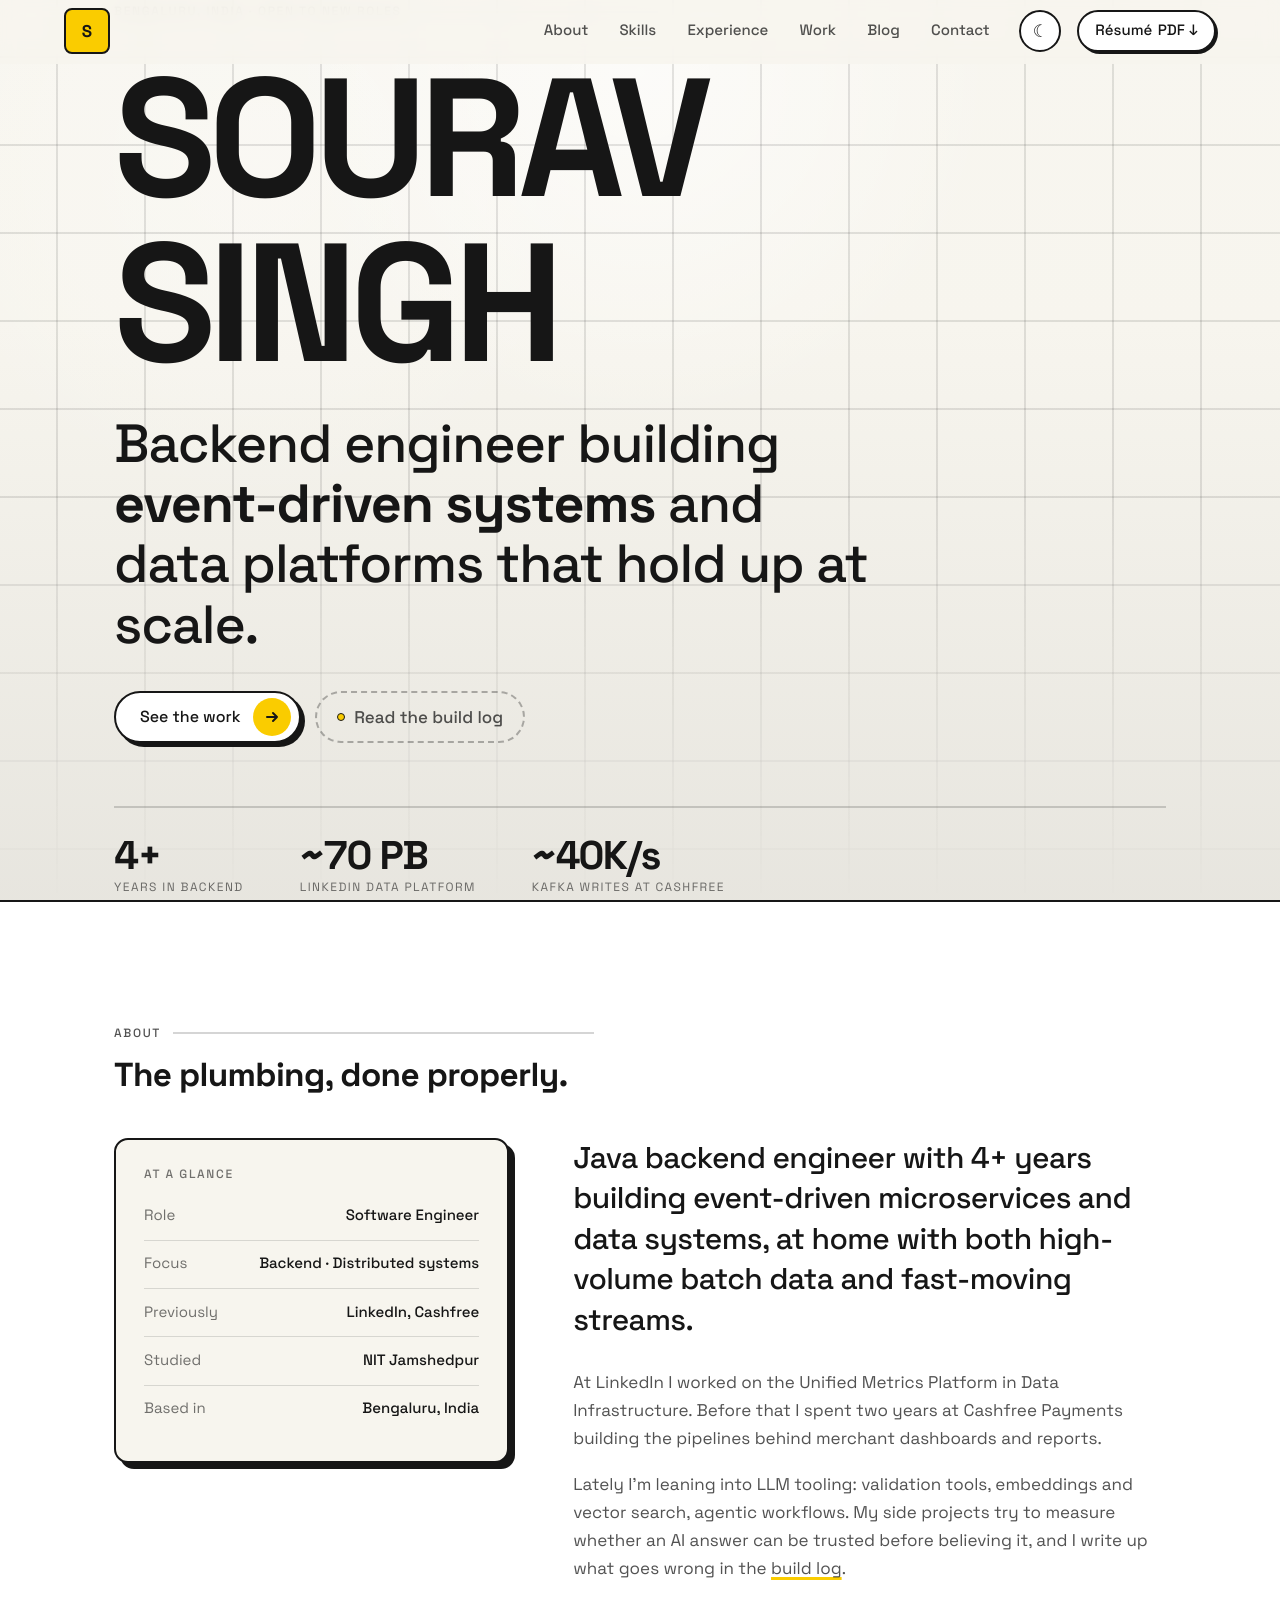
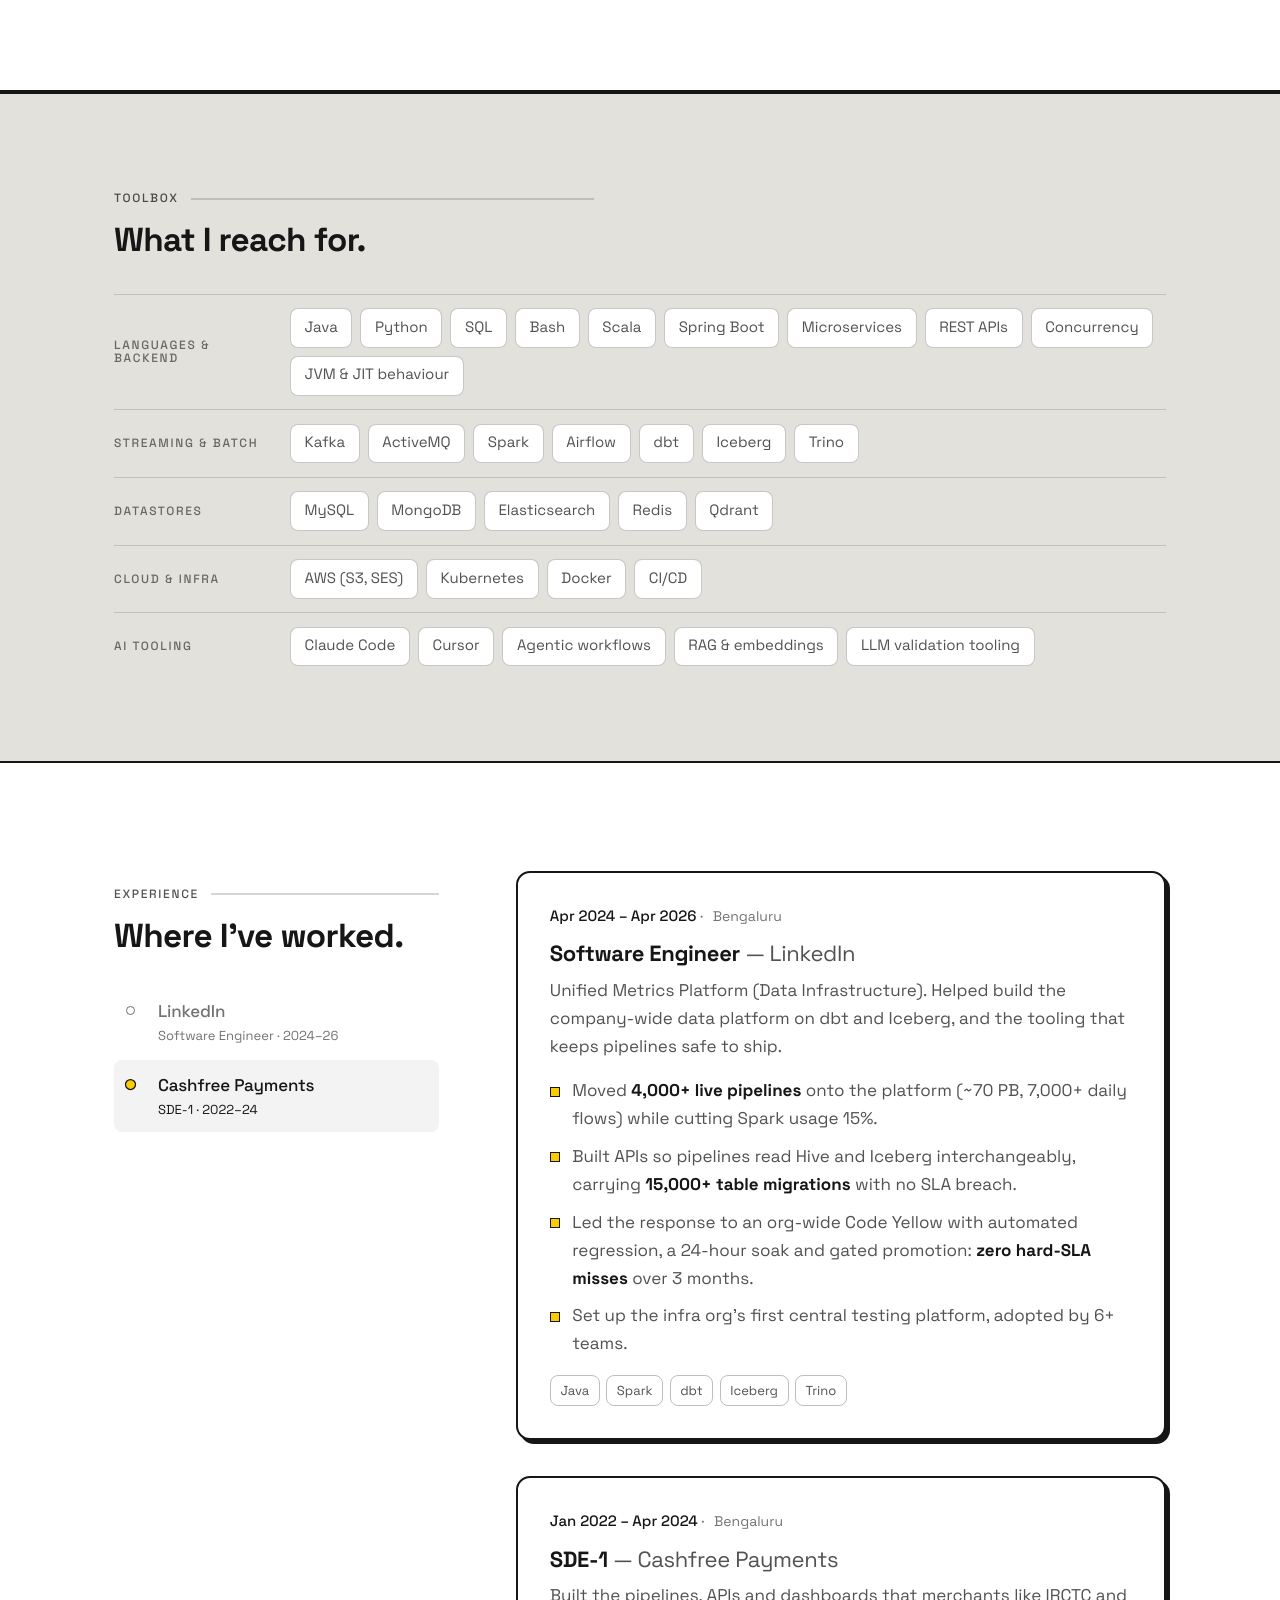
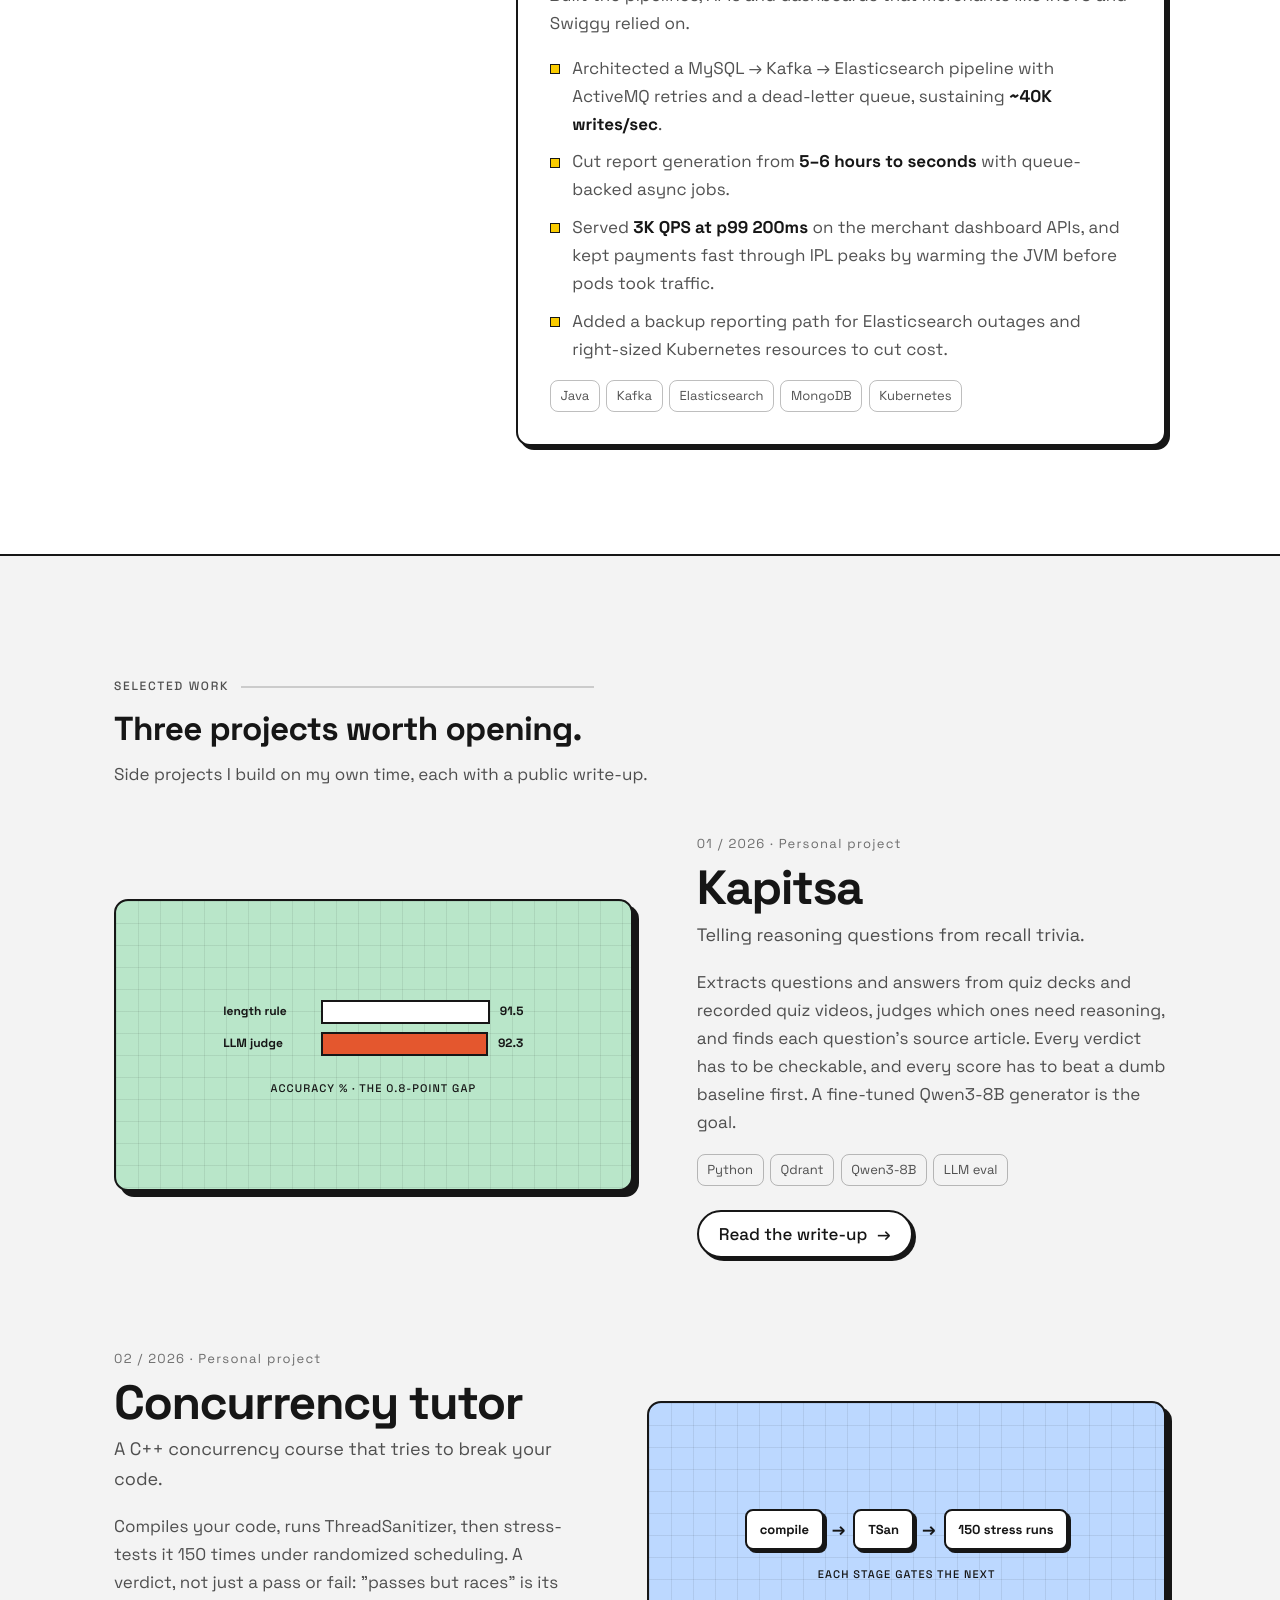
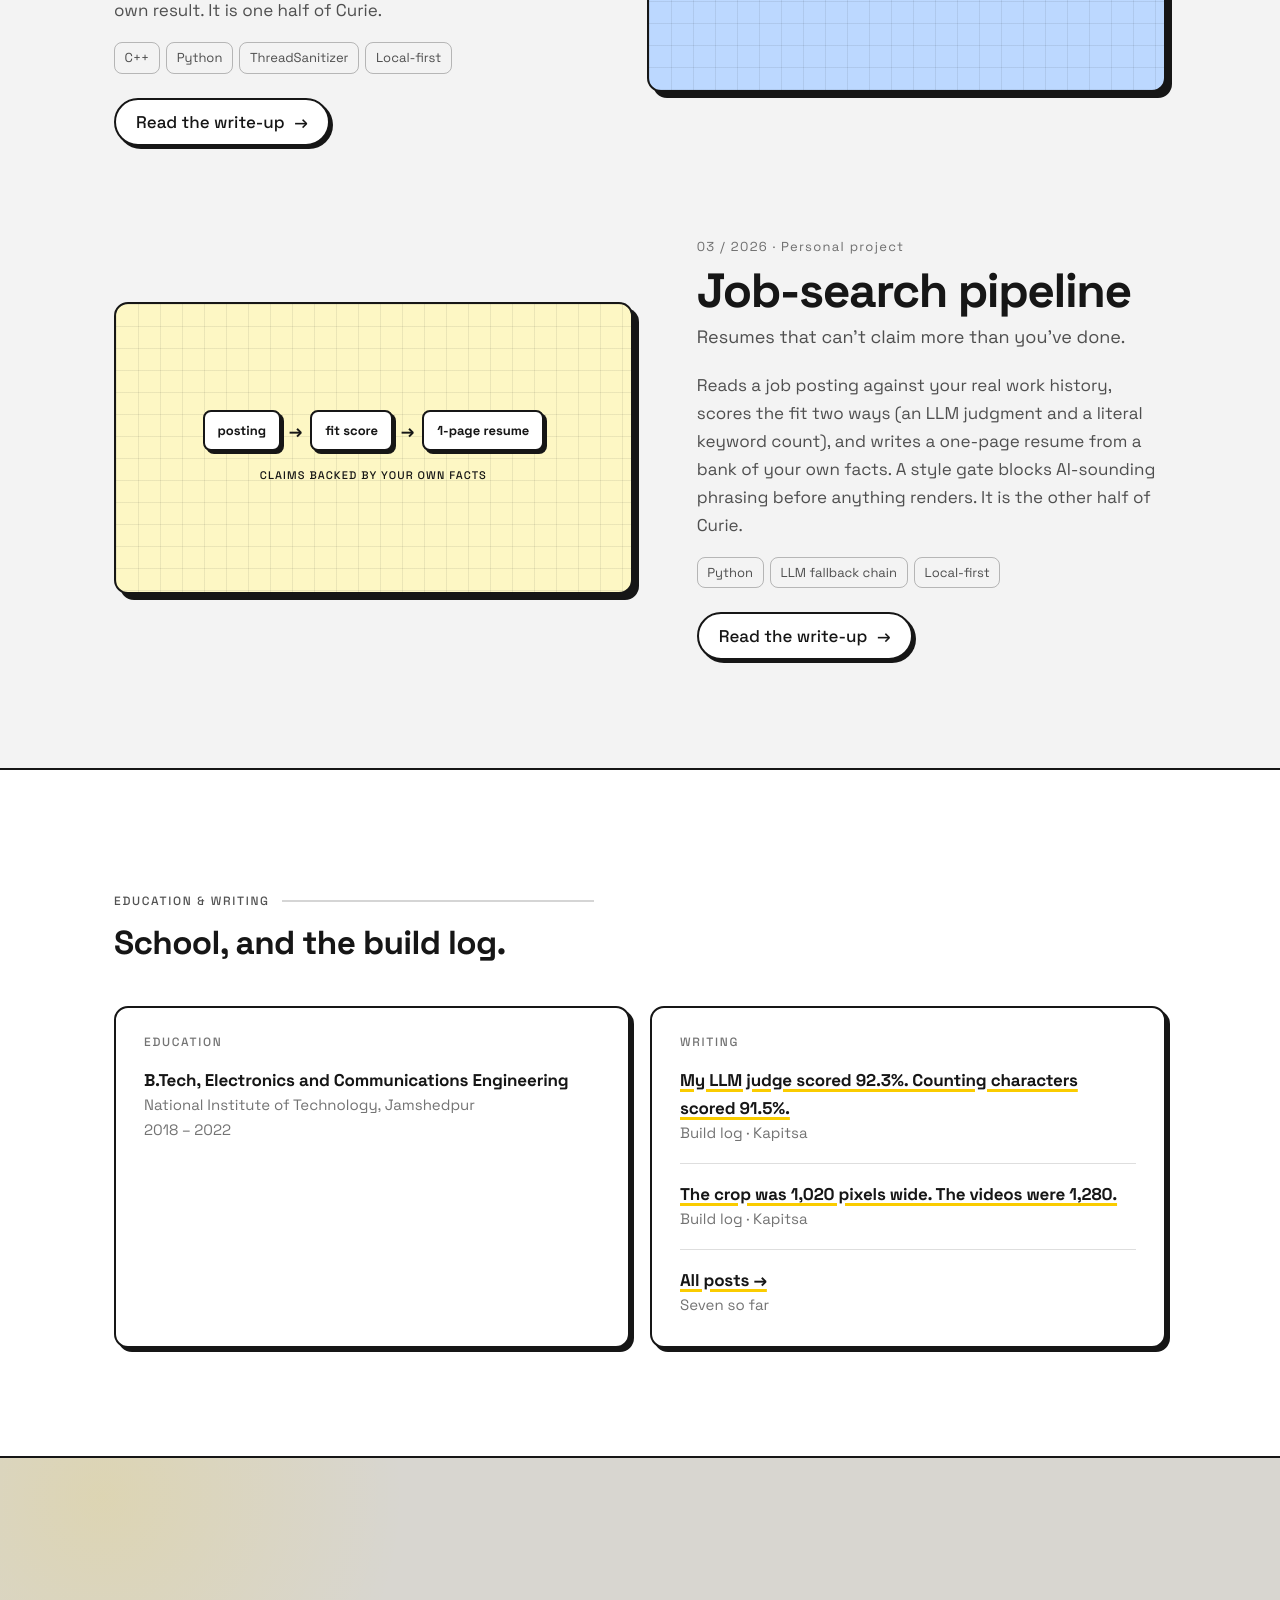
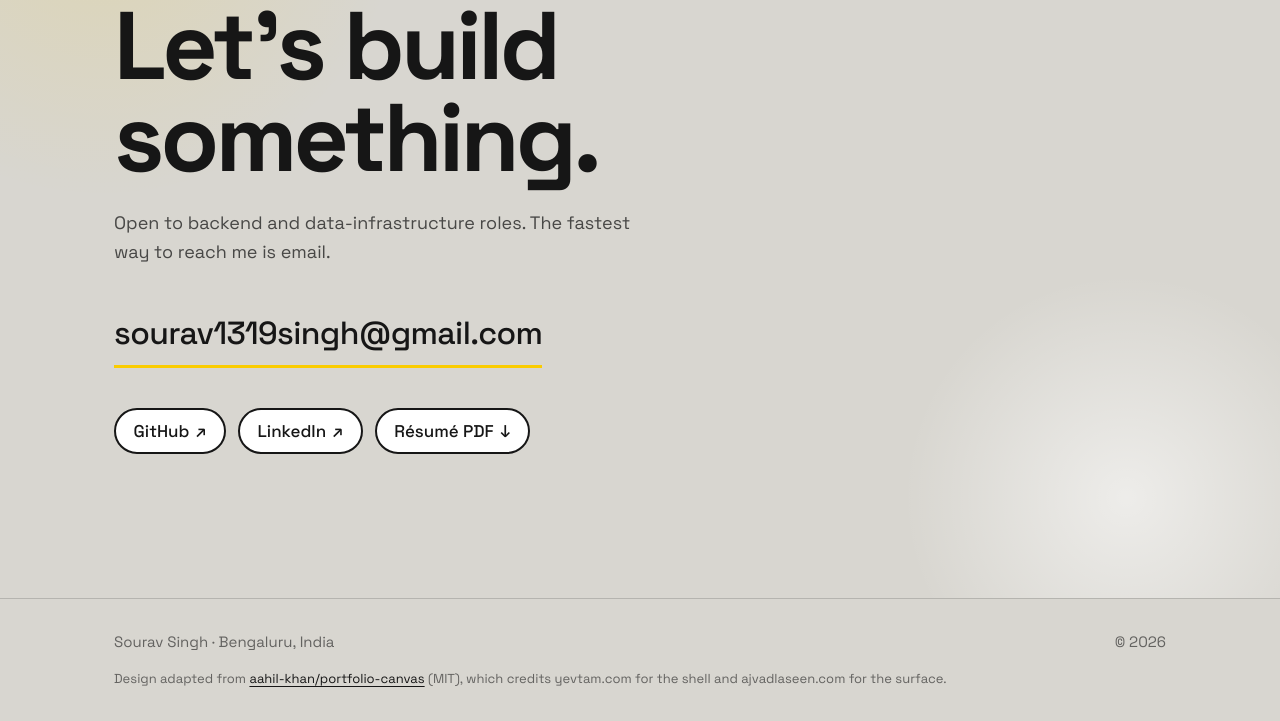
==== commit e2a2c338: "Drop LLM-checker bullet, fix dashboard QPS to 3K, show three projects only Co-Authored-By: Claude So" ====
--- a/index.html
+++ b/index.html
@@ -136,8 +136,7 @@
               <li>Moved <strong>4,000+ live pipelines</strong> onto the platform (~70 PB, 7,000+ daily flows) while cutting Spark usage 15%.</li>
               <li>Built APIs so pipelines read Hive and Iceberg interchangeably, carrying <strong>15,000+ table migrations</strong> with no SLA breach.</li>
               <li>Led the response to an org-wide Code Yellow with automated regression, a 24-hour soak and gated promotion: <strong>zero hard-SLA misses</strong> over 3 months.</li>
-              <li>Built an LLM output-regression checker (onboarding 3 days to 1) and a <strong>~98%-accurate</strong> duplicate-pipeline detector on embeddings and vector search.</li>
-              <li>Set up the infra org's first central testing platform, adopted by 6+ teams.</li>
+                            <li>Set up the infra org's first central testing platform, adopted by 6+ teams.</li>
             </ul>
             <div class="s-chips"><span class="s-chip">Java</span><span class="s-chip">Spark</span><span class="s-chip">dbt</span><span class="s-chip">Iceberg</span><span class="s-chip">Trino</span></div>
           </div>
@@ -150,7 +149,7 @@
             <ul class="job__points">
               <li>Architected a MySQL → Kafka → Elasticsearch pipeline with ActiveMQ retries and a dead-letter queue, sustaining <strong>~40K writes/sec</strong>.</li>
               <li>Cut report generation from <strong>5–6 hours to seconds</strong> with queue-backed async jobs.</li>
-              <li>Served <strong>300 QPS at p99 200ms</strong> on the merchant dashboard APIs, and kept payments fast through IPL peaks by warming the JVM before pods took traffic.</li>
+              <li>Served <strong>3K QPS at p99 200ms</strong> on the merchant dashboard APIs, and kept payments fast through IPL peaks by warming the JVM before pods took traffic.</li>
               <li>Added a backup reporting path for Elasticsearch outages and right-sized Kubernetes resources to cut cost.</li>
             </ul>
             <div class="s-chips"><span class="s-chip">Java</span><span class="s-chip">Kafka</span><span class="s-chip">Elasticsearch</span><span class="s-chip">MongoDB</span><span class="s-chip">Kubernetes</span></div>
@@ -163,7 +162,7 @@
   <!-- WORK -->
   <section class="work" id="work">
     <div class="wrap">
-      <div class="section__head reveal"><p class="eyebrow">Selected work</p><h2>Four things worth opening.</h2><p>Two side projects with public write-ups, and two systems from my day jobs.</p></div>
+      <div class="section__head reveal"><p class="eyebrow">Selected work</p><h2>Three projects worth opening.</h2><p>Side projects I build on my own time, each with a public write-up.</p></div>
       <div class="cases">
 
         <article class="case reveal">
@@ -175,7 +174,7 @@
             <p class="case__no">01 / 2026 · Personal project</p>
             <h3>Kapitsa</h3>
             <p class="case__tag">Telling reasoning questions from recall trivia.</p>
-            <p class="case__lede">A pipeline that reads quiz decks and videos, judges each question, and finds its source article. Every verdict has to be checkable, and every score has to beat a dumb baseline first. A fine-tuned Qwen3-8B generator is the goal.</p>
+            <p class="case__lede">Extracts questions and answers from quiz decks and recorded quiz videos, judges which ones need reasoning, and finds each question's source article. Every verdict has to be checkable, and every score has to beat a dumb baseline first. A fine-tuned Qwen3-8B generator is the goal.</p>
             <div class="s-chips"><span class="s-chip">Python</span><span class="s-chip">Qdrant</span><span class="s-chip">Qwen3-8B</span><span class="s-chip">LLM eval</span></div>
             <a class="case__go" href="kapitsa.html">Read the write-up <span aria-hidden="true">→</span></a>
           </div>
@@ -188,41 +187,26 @@
           </a>
           <div class="case__body">
             <p class="case__no">02 / 2026 · Personal project</p>
-            <h3>Curie</h3>
-            <p class="case__tag">A concurrency tutor that tries to break your code.</p>
-            <p class="case__lede">Compiles your code, runs ThreadSanitizer, then stress-tests it under randomized scheduling. The second half reads job postings and writes resumes that can't claim more than you've actually done.</p>
-            <div class="s-chips"><span class="s-chip">Python</span><span class="s-chip">C++</span><span class="s-chip">Java</span><span class="s-chip">Local-first</span></div>
+            <h3>Concurrency tutor</h3>
+            <p class="case__tag">A C++ concurrency course that tries to break your code.</p>
+            <p class="case__lede">Compiles your code, runs ThreadSanitizer, then stress-tests it 150 times under randomized scheduling. A verdict, not just a pass or fail: "passes but races" is its own result. It is one half of Curie.</p>
+            <div class="s-chips"><span class="s-chip">C++</span><span class="s-chip">Python</span><span class="s-chip">ThreadSanitizer</span><span class="s-chip">Local-first</span></div>
             <a class="case__go" href="curie.html">Read the write-up <span aria-hidden="true">→</span></a>
           </div>
         </article>
 
         <article class="case reveal">
-          <div class="case__shot c3" aria-hidden="true">
-            <div class="row"><span class="node">MySQL</span><span class="arr">→</span><span class="node">Kafka</span><span class="arr">→</span><span class="node">Elasticsearch</span></div>
-            <span class="cap">+ ActiveMQ retries · dead-letter queue</span>
-          </div>
+          <a class="case__shot c3" href="curie.html" tabindex="-1" aria-hidden="true">
+            <div class="row"><span class="node">posting</span><span class="arr">→</span><span class="node">fit score</span><span class="arr">→</span><span class="node">1-page resume</span></div>
+            <span class="cap">claims backed by your own facts</span>
+          </a>
           <div class="case__body">
-            <p class="case__no">03 / 2022–24 · Cashfree</p>
-            <h3>Event pipeline</h3>
-            <p class="case__tag">~40K writes/sec for IRCTC and Swiggy.</p>
-            <p class="case__lede">An event-driven pipeline with retries, a dead-letter queue, and a backup reporting path so merchants kept access to their data during Elasticsearch outages.</p>
-            <div class="s-chips"><span class="s-chip">Java</span><span class="s-chip">Kafka</span><span class="s-chip">Elasticsearch</span><span class="s-chip">ActiveMQ</span></div>
-            <span class="case__note">Work project · no public write-up</span>
-          </div>
-        </article>
-
-        <article class="case reveal">
-          <div class="case__shot c4" aria-hidden="true">
-            <div class="row"><span class="node">Hive</span><span class="arr">⇄</span><span class="node">API</span><span class="arr">⇄</span><span class="node">Iceberg</span></div>
-            <span class="cap">15,000+ tables migrated, no SLA breach</span>
-          </div>
-          <div class="case__body">
-            <p class="case__no">04 / 2024–26 · LinkedIn</p>
-            <h3>Data platform tooling</h3>
-            <p class="case__tag">Safe migration and testing at 70 PB.</p>
-            <p class="case__lede">APIs that let pipelines read Hive and Iceberg interchangeably, a central testing platform adopted by 6+ teams, and an embeddings-based detector that finds duplicate pipelines at ~98% accuracy.</p>
-            <div class="s-chips"><span class="s-chip">Spark</span><span class="s-chip">dbt</span><span class="s-chip">Iceberg</span><span class="s-chip">Vector search</span></div>
-            <span class="case__note">Work project · no public write-up</span>
+            <p class="case__no">03 / 2026 · Personal project</p>
+            <h3>Job-search pipeline</h3>
+            <p class="case__tag">Resumes that can't claim more than you've done.</p>
+            <p class="case__lede">Reads a job posting against your real work history, scores the fit two ways (an LLM judgment and a literal keyword count), and writes a one-page resume from a bank of your own facts. A style gate blocks AI-sounding phrasing before anything renders. It is the other half of Curie.</p>
+            <div class="s-chips"><span class="s-chip">Python</span><span class="s-chip">LLM fallback chain</span><span class="s-chip">Local-first</span></div>
+            <a class="case__go" href="curie.html">Read the write-up <span aria-hidden="true">→</span></a>
           </div>
         </article>
 
--- a/home.css
+++ b/home.css
@@ -306,3 +306,50 @@
   *,*::before,*::after{animation-duration:.01ms!important;animation-iteration-count:1!important;transition-duration:.01ms!important}
   .js .reveal,.js .name span>i{opacity:1;transform:none}
 }
+
+/* ---------- blog index + posts ---------- */
+.page{padding:calc(var(--bar-h) + clamp(2.5rem,8vh,5rem)) 0 clamp(3rem,10vh,6rem)}
+.page__head h1{font-size:clamp(2.25rem,7vw,4.5rem);letter-spacing:-.035em;margin-top:.9rem;line-height:1}
+.page__head .lead{color:var(--ink-muted);max-width:var(--measure);margin-top:1rem;font-size:1.125rem}
+.page__head{margin-bottom:clamp(2rem,6vh,3.5rem)}
+.notes{display:grid;gap:1.1rem}
+.note{display:grid;grid-template-columns:minmax(0,1fr) auto;gap:1rem;align-items:center;padding:clamp(1.1rem,2.5vw,1.6rem);border:var(--bw) solid var(--border);border-radius:var(--radius-card);
+  background:var(--surface);box-shadow:var(--shadow-hard);text-decoration:none;transition:transform .18s var(--ease-out),box-shadow .18s var(--ease-out)}
+.note:hover{transform:translate(-3px,-3px);box-shadow:7px 7px 0 0 var(--border)}
+.note .no{font-size:.75rem;letter-spacing:.14em;text-transform:uppercase;color:var(--ink-subtle);display:block;margin-bottom:.35rem}
+.note .t{font-size:clamp(1.125rem,2.2vw,1.5rem);font-weight:700;letter-spacing:-.02em;line-height:1.2;display:block}
+.note small{display:block;margin-top:.4rem;font-size:.9375rem;font-weight:400;color:var(--ink-muted);letter-spacing:0}
+.note .arr{display:grid;place-items:center;width:40px;height:40px;border-radius:50%;background:var(--accent);color:var(--accent-ink);border:var(--bw) solid var(--border);font-weight:700;transition:transform .2s var(--ease-out)}
+.note:hover .arr{transform:translateX(3px)}
+
+.post{width:min(780px,100%);margin-inline:auto;padding-inline:var(--gutter)}
+.pkicker{display:flex;flex-wrap:wrap;gap:.4rem 1rem;font-size:.75rem;letter-spacing:.12em;text-transform:uppercase;color:var(--ink-subtle)}
+.pkicker .no{color:var(--ink);font-weight:500}
+.post h1{font-size:clamp(2rem,5.6vw,3.5rem);letter-spacing:-.035em;margin-top:.9rem;line-height:1.02}
+.post .dek{font-size:clamp(1.125rem,2.2vw,1.375rem);line-height:1.45;color:var(--ink-muted);margin-top:1.1rem;font-weight:500;letter-spacing:-.01em}
+.post .body{margin-top:clamp(2rem,5vh,3rem);padding-top:clamp(1.5rem,4vh,2.25rem);border-top:var(--bw) solid color-mix(in srgb,var(--ink) 18%,transparent)}
+.post .body>*+*{margin-top:1.15rem}
+.post .body p,.post .body li{max-width:var(--measure);line-height:1.7}
+.post .body h2{font-size:clamp(1.375rem,2.6vw,1.75rem);margin-top:2.5rem}
+.post .body h3{font-size:1.2rem;margin-top:2rem}
+.post .body a{text-decoration:underline;text-decoration-color:var(--accent);text-decoration-thickness:3px;text-underline-offset:3px}
+.post .body ul,.post .body ol{padding-left:1.3rem;list-style:revert}
+.post .body li::marker{color:var(--accent)}
+.post .body code{font-family:ui-monospace,'JetBrains Mono',Menlo,monospace;font-size:.9em;padding:.1em .35em;border:1.5px solid color-mix(in srgb,var(--ink) 22%,transparent);border-radius:6px;background:var(--surface)}
+.post .body pre{overflow-x:auto;border:var(--bw) solid var(--border);border-radius:var(--radius-card);background:var(--surface);box-shadow:var(--shadow-hard);padding:1.1rem 1.25rem;max-width:100%}
+.post .body pre code{border:0;padding:0;background:none;font-size:.875rem;line-height:1.6;white-space:pre}
+.post .body blockquote{margin-left:0;padding:.2rem 0 .2rem 1.1rem;border-left:4px solid var(--accent);color:var(--ink-muted)}
+.post .body table{width:100%;border-collapse:collapse;font-size:.9375rem;border:var(--bw) solid var(--border)}
+@media (max-width:640px){.post .body table{display:block;overflow-x:auto}}
+.post .body th,.post .body td{padding:.6rem .85rem;text-align:left;border-bottom:1.5px solid color-mix(in srgb,var(--ink) 16%,transparent);vertical-align:top}
+.post .body th{font-size:.75rem;letter-spacing:.1em;text-transform:uppercase;font-weight:500;color:var(--ink-subtle);background:color-mix(in srgb,var(--ink) 6%,var(--surface))}
+.post .body td{background:var(--surface)}
+.post .memo{border:var(--bw) dashed color-mix(in srgb,var(--ink) 38%,transparent);border-radius:var(--radius-card);padding:1rem 1.25rem;color:var(--ink-muted);max-width:var(--measure)}
+.post .memo .flag{display:block;font-size:.75rem;letter-spacing:.1em;text-transform:uppercase;font-weight:700;color:var(--ink);margin-bottom:.35rem}
+.post-nav{display:flex;flex-wrap:wrap;justify-content:space-between;align-items:center;gap:.75rem;margin-top:clamp(2.5rem,7vh,4rem);padding-top:1.5rem;border-top:var(--bw) solid color-mix(in srgb,var(--ink) 18%,transparent)}
+.post-nav a{display:inline-flex;align-items:center;min-height:46px;padding-inline:1.1rem;border:var(--bw) solid var(--border);border-radius:var(--radius-pill);background:var(--surface);text-decoration:none;font-weight:500;font-size:.9375rem;
+  box-shadow:3px 3px 0 0 var(--border);transition:transform .18s var(--ease-out),box-shadow .18s var(--ease-out)}
+.post-nav a:hover{transform:translate(-2px,-2px);box-shadow:5px 5px 0 0 var(--border)}
+.post-nav a.all{box-shadow:none;background:transparent}
+.foot__links{flex-basis:100%;display:flex;flex-wrap:wrap;gap:.5rem 1.25rem}
+@media (max-width:560px){.note{grid-template-columns:1fr}.note .arr{display:none}}
